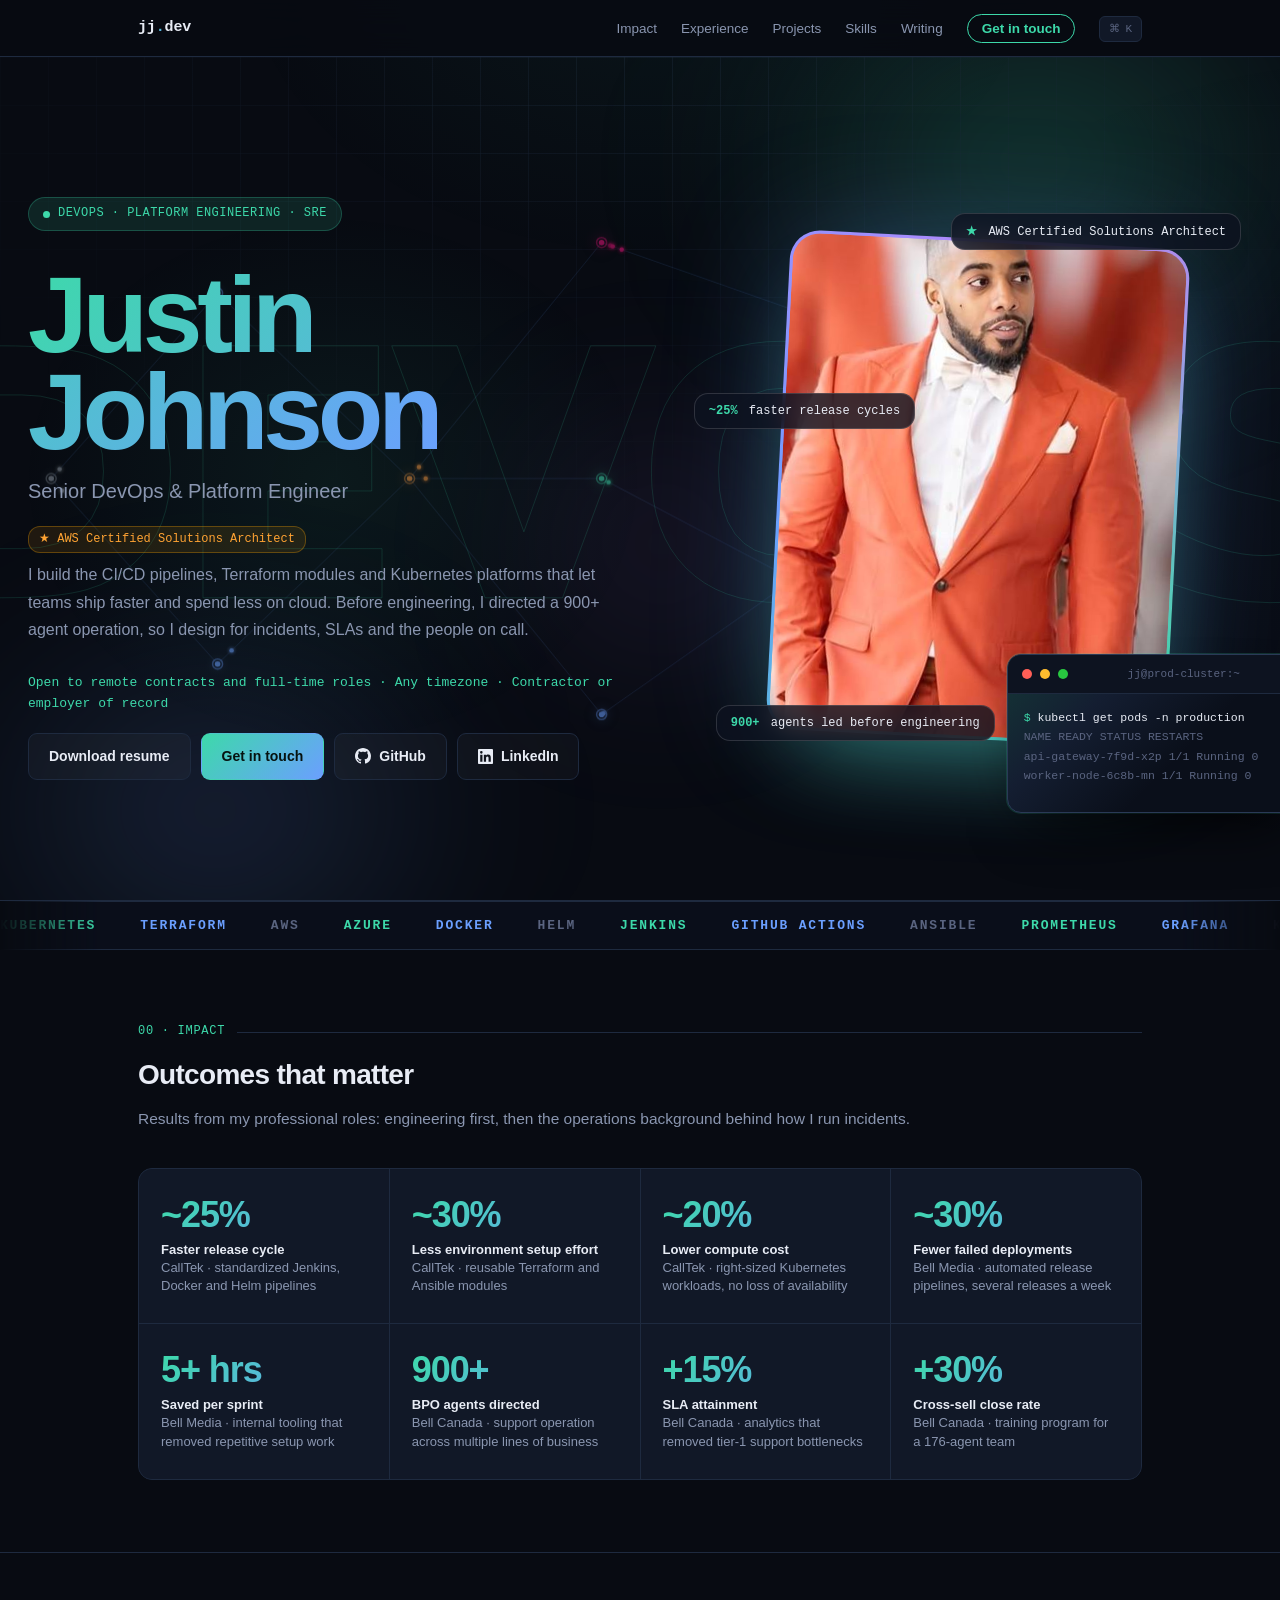
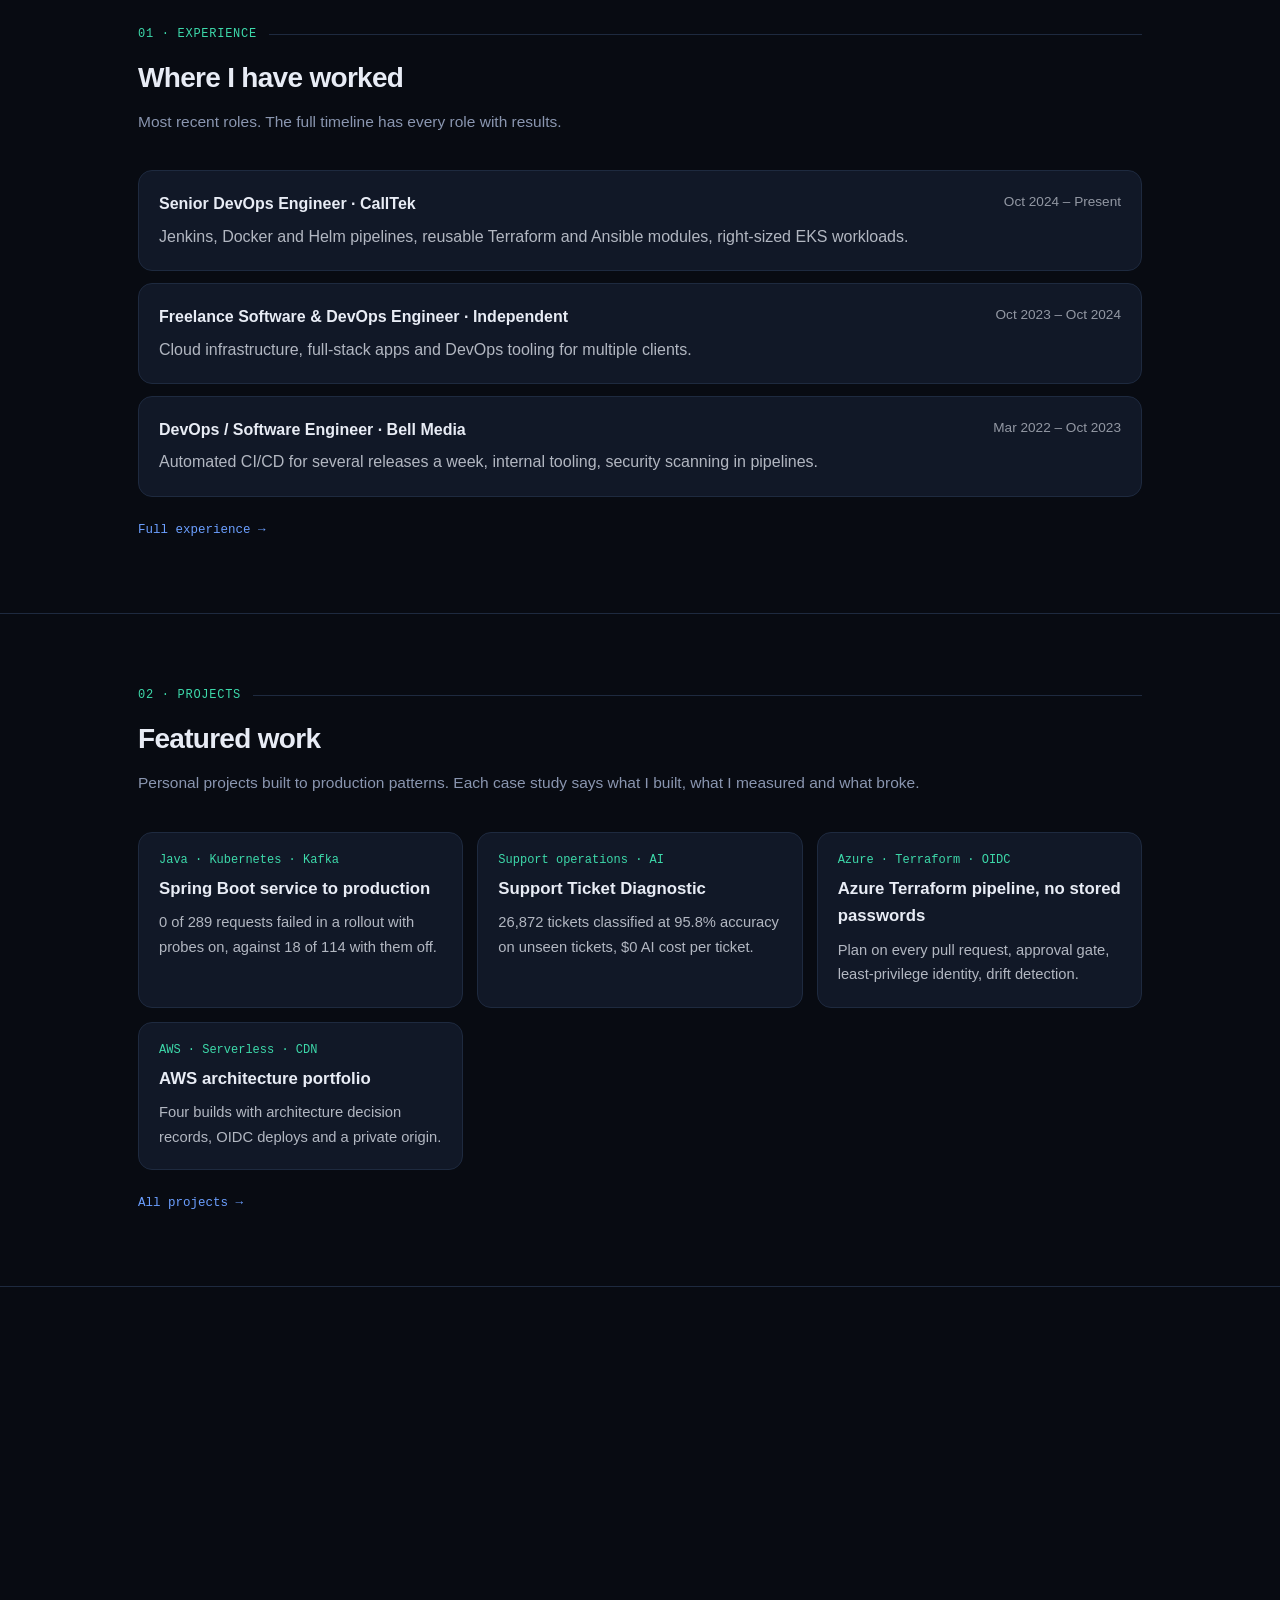
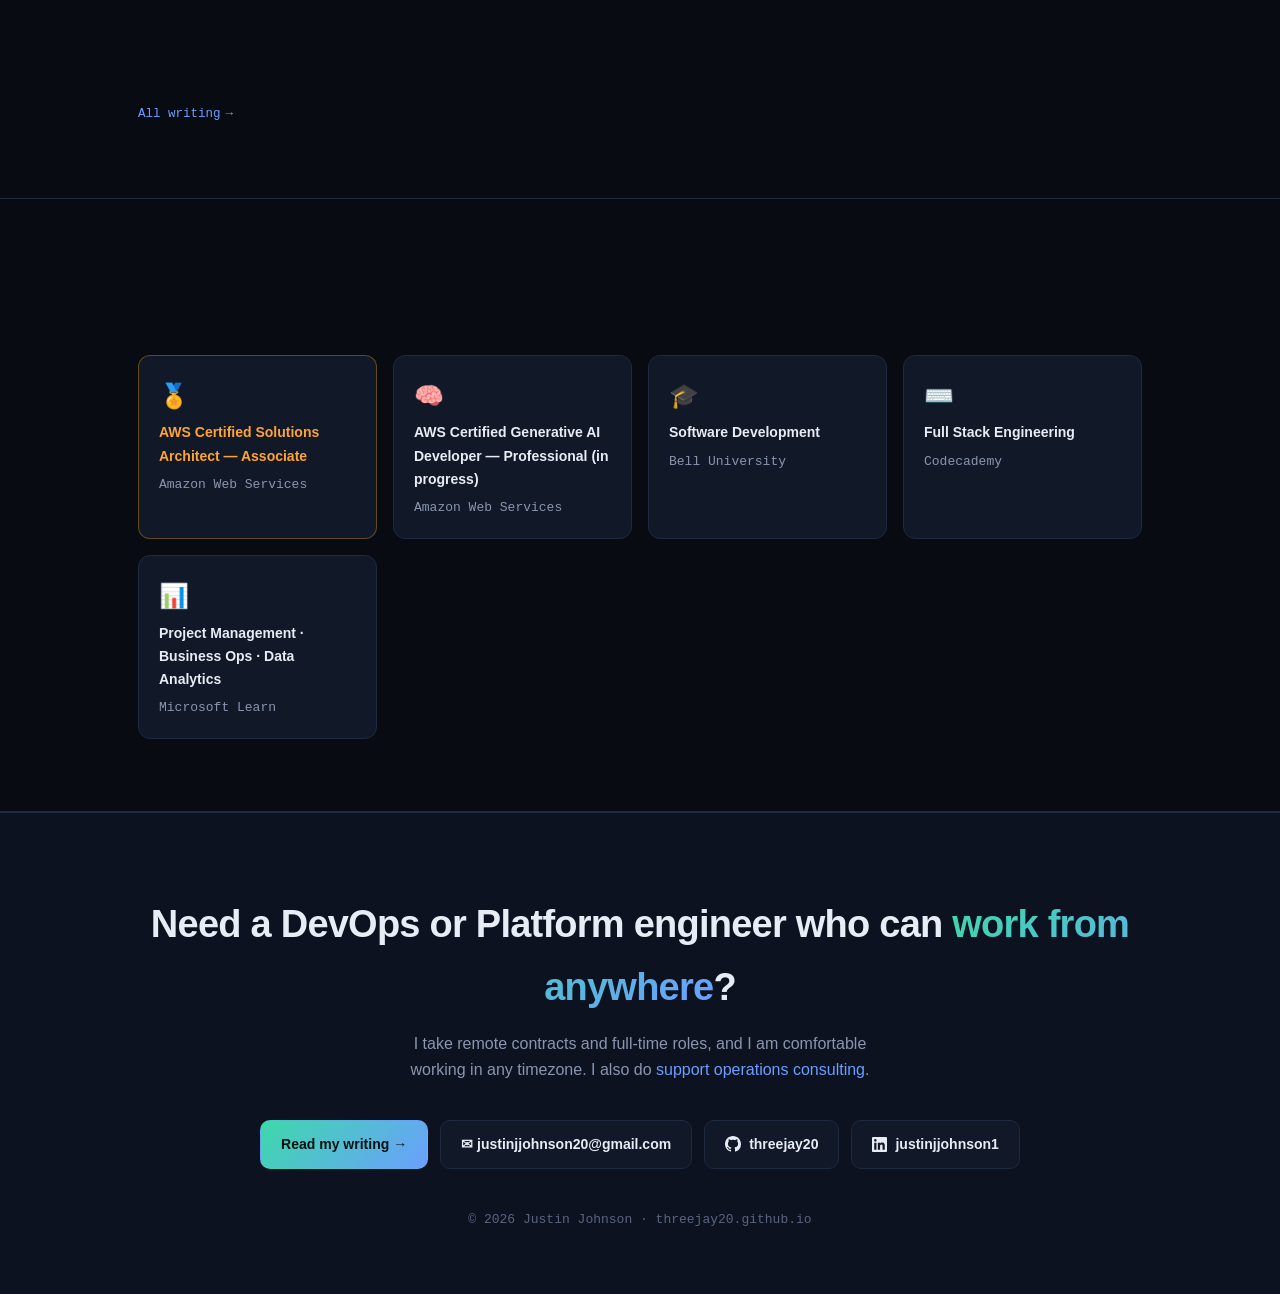
==== index.html @ ceb6c8c1 "Update index.html" ====
<!DOCTYPE html>
<html lang="en">
<head>
<meta charset="UTF-8">
<meta name="viewport" content="width=device-width, initial-scale=1.0">
<title>Justin Johnson · Senior DevOps &amp; Platform Engineer · AWS Certified · Remote</title>
<meta name="description" content="Senior DevOps &amp; Platform Engineer and AWS Certified Solutions Architect. CI/CD, Terraform and Kubernetes platforms that ship faster and cost less. Open to remote contracts and full-time roles.">
<meta name="keywords" content="DevOps engineer, platform engineer, SRE, AWS, Terraform, Kubernetes, CI/CD, GitHub Actions, remote contractor, support operations">
<meta name="author" content="Justin Johnson">
<meta property="og:type" content="website">
<meta property="og:url" content="https://threejay20.github.io">
<meta property="og:title" content="Justin Johnson · Senior DevOps &amp; Platform Engineer · AWS Certified · Remote">
<meta property="og:description" content="Senior DevOps &amp; Platform Engineer and AWS Certified Solutions Architect. CI/CD, Terraform and Kubernetes platforms that ship faster and cost less. Open to remote contracts and full-time roles.">
<meta property="og:image" content="https://threejay20.github.io/og-image.png">
<meta property="og:image:width" content="1200">
<meta property="og:image:height" content="630">
<meta name="twitter:image" content="https://threejay20.github.io/og-image.png">
<meta name="twitter:card" content="summary_large_image">
<meta name="twitter:title" content="Justin Johnson · Senior DevOps &amp; Platform Engineer · AWS Certified · Remote">
<meta name="twitter:description" content="Senior DevOps &amp; Platform Engineer and AWS Certified Solutions Architect. CI/CD, Terraform and Kubernetes platforms that ship faster and cost less. Open to remote contracts and full-time roles.">
<meta name="theme-color" content="#080b12">
<link rel="manifest" href="data:application/json,{%22name%22:%22jj.dev%22,%22short_name%22:%22jj.dev%22,%22start_url%22:%22/%22,%22display%22:%22standalone%22,%22background_color%22:%22%23080b12%22,%22theme_color%22:%22%23080b12%22}">
<style>
:root {
  --bg: #080b12;
  --bg-alt: #0d1220;
  --card: #111827;
  --card-hover: #161f30;
  --border: #1e2a3f;
  --border-bright: #2a3a57;
  --text: #e8ecf5;
  --text-dim: #8a96b0;
  --text-muted: #5a6480;
  --accent: #3dd9aa;
  --accent-dim: rgba(61,217,170,0.12);
  --accent2: #6b9fff;
  --accent2-dim: rgba(107,159,255,0.12);
  --accent3: #c084fc;
  --accent3-dim: rgba(192,132,252,0.10);
  --grad: linear-gradient(135deg, #3dd9aa, #6b9fff);
  --grad-rev: linear-gradient(135deg, #6b9fff, #c084fc);
  --mono: 'SFMono-Regular', Consolas, 'Liberation Mono', Menlo, monospace;
  --scroll-pct: 0%;
  --cx: -400px; --cy: -400px;
}
*, *::before, *::after { box-sizing: border-box; margin: 0; padding: 0; }
html { scroll-behavior: smooth; overflow-x: clip; }
body {
  background: var(--bg);
  color: var(--text);
  font-family: -apple-system, BlinkMacSystemFont, 'Segoe UI', Roboto, Helvetica, Arial, sans-serif;
  line-height: 1.65;
  overflow-x: hidden;
}
a { color: var(--accent2); text-decoration: none; }
a:hover { text-decoration: underline; }
.wrap { max-width: 1060px; margin: 0 auto; padding: 0 28px; }

/* ── LOADING ── */
#loader {
  position: fixed; inset: 0; z-index: 9999;
  background: var(--bg);
  display: flex; flex-direction: column; align-items: center; justify-content: center;
  transition: opacity 0.5s ease;
}
.loader-brand {
  font-family: var(--mono); font-size: 28px; font-weight: 700;
  background: var(--grad); -webkit-background-clip: text; -webkit-text-fill-color: transparent;
  letter-spacing: -0.02em; margin-bottom: 24px;
}
.loader-bar {
  width: 200px; height: 2px;
  background: var(--border); border-radius: 2px; overflow: hidden;
}
.loader-fill {
  height: 100%; background: var(--grad);
  animation: load-fill 0.8s ease forwards;
}
@keyframes load-fill {
  from { width: 0%; }
  to   { width: 100%; }
}

/* ── SCROLL PROGRESS ── */
.scroll-progress {
  position: fixed; top: 0; left: 0; height: 2px; z-index: 300;
  background: var(--grad);
  width: var(--scroll-pct);
  pointer-events: none;
}

/* ── CURSOR GLOW ── */
.cursor-glow {
  position: fixed; pointer-events: none; z-index: 1;
  width: 500px; height: 500px; border-radius: 50%;
  background: radial-gradient(circle, rgba(61,217,170,0.035) 0%, transparent 70%);
  left: var(--cx); top: var(--cy);
  transform: translate(-50%, -50%);
  will-change: left, top;
  transition: left 0.15s ease, top 0.15s ease;
}

/* ── AURORA ── */
.aurora-wrap {
  position: absolute; inset: 0; pointer-events: none; overflow: hidden; z-index: 0;
}
.aurora-orb {
  position: absolute; border-radius: 50%;
  filter: blur(90px);
  will-change: transform;
}
.orb1 {
  width: 650px; height: 450px;
  background: radial-gradient(ellipse, rgba(61,217,170,0.28) 0%, transparent 70%);
  top: -120px; right: -80px;
  animation: orb-drift1 10s ease-in-out infinite alternate;
}
.orb2 {
  width: 550px; height: 380px;
  background: radial-gradient(ellipse, rgba(107,159,255,0.22) 0%, transparent 70%);
  bottom: -100px; left: -60px;
  animation: orb-drift2 13s ease-in-out infinite alternate;
}
.orb3 {
  width: 300px; height: 300px;
  background: radial-gradient(ellipse, rgba(192,132,252,0.18) 0%, transparent 70%);
  top: 40%; left: 40%;
  animation: orb-drift3 9s ease-in-out infinite alternate;
}
@keyframes orb-drift1 {
  0%   { transform: translate(0, 0) scale(1); }
  100% { transform: translate(50px, 30px) scale(1.12); }
}
@keyframes orb-drift2 {
  0%   { transform: translate(0, 0) scale(1); }
  100% { transform: translate(-40px, -25px) scale(1.08); }
}
@keyframes orb-drift3 {
  0%   { transform: translate(0, 0) scale(1); }
  100% { transform: translate(30px, -20px) scale(1.15); }
}

/* ── HERO SPOTLIGHT ── */
.hero-spotlight {
  position: absolute; pointer-events: none; z-index: 1;
  width: 680px; height: 580px; border-radius: 50%;
  background: radial-gradient(ellipse, rgba(61,217,170,0.07) 0%, transparent 65%);
  top: 50%; left: 26%;
  transform: translate(-50%, -50%);
  animation: orb-drift3 11s ease-in-out infinite alternate;
}

/* ── HERO GRID ── */
.hero-grid {
  position: absolute; inset: 0; pointer-events: none; z-index: 0;
  background-image:
    linear-gradient(rgba(30,42,63,0.35) 1px, transparent 1px),
    linear-gradient(90deg, rgba(30,42,63,0.35) 1px, transparent 1px);
  background-size: 48px 48px;
  mask-image: radial-gradient(ellipse 90% 80% at 50% 0%, black 0%, transparent 70%);
}

/* ── SCROLL REVEAL ── */
.reveal {
  opacity: 0;
  transform: translateY(28px);
  transition: opacity 0.7s cubic-bezier(0.16,1,0.3,1), transform 0.7s cubic-bezier(0.16,1,0.3,1);
}
.reveal.visible { opacity: 1; transform: none; }
.reveal-d1 { transition-delay: 0.08s; }
.reveal-d2 { transition-delay: 0.16s; }
.reveal-d3 { transition-delay: 0.24s; }
.reveal-d4 { transition-delay: 0.32s; }

/* ── NAV ── */
nav {
  position: sticky; top: 0; z-index: 200;
  background: rgba(8,11,18,0.85);
  backdrop-filter: blur(16px);
  border-bottom: 1px solid var(--border);
}
nav .wrap { display: flex; align-items: center; justify-content: space-between; padding: 14px 28px; }
.brand { font-family: var(--mono); font-size: 15px; font-weight: 700; letter-spacing: -0.01em; cursor: pointer; }
.brand .g { background: var(--grad); -webkit-background-clip: text; -webkit-text-fill-color: transparent; }
nav ul { display: flex; gap: 24px; list-style: none; align-items: center; }
nav a { color: var(--text-dim); font-size: 13.5px; font-weight: 500; transition: color .15s; }
nav a:hover { color: var(--accent); text-decoration: none; }
.nav-cmd {
  display: inline-flex; align-items: center; gap: 5px;
  font-family: var(--mono); font-size: 11px; color: var(--text-muted);
  background: var(--card); border: 1px solid var(--border);
  padding: 3px 9px; border-radius: 6px; cursor: pointer;
  transition: border-color .15s, color .15s;
}
.nav-cmd:hover { border-color: var(--accent); color: var(--accent); }
.nav-cmd kbd { font-family: var(--mono); font-size: 11px; }

/* ── HERO ── */
header.hero {
  position: relative;
  padding: 120px 0 100px;
  border-bottom: 1px solid var(--border);
  overflow: hidden;
}
.hero-inner {
  display: grid;
  grid-template-columns: 1fr 1fr;
  gap: 40px;
  align-items: center;
  position: relative; z-index: 2;
}
.status-badge {
  display: inline-flex; align-items: center; gap: 8px;
  font-family: var(--mono); font-size: 12px; color: var(--accent);
  background: var(--accent-dim); border: 1px solid rgba(61,217,170,0.25);
  padding: 6px 14px; border-radius: 20px; margin-bottom: 22px;
  letter-spacing: .04em;
}
.status-dot {
  width: 7px; height: 7px; border-radius: 50%; background: var(--accent);
  animation: pulse 2s ease-in-out infinite;
}
@keyframes pulse {
  0%, 100% { opacity: 1; transform: scale(1); box-shadow: 0 0 0 0 rgba(61,217,170,0.4); }
  50% { opacity: .6; transform: scale(.8); box-shadow: 0 0 0 5px rgba(61,217,170,0); }
}
h1 {
  font-size: 88px; font-weight: 800; letter-spacing: -0.04em; line-height: 1.0;
  margin-bottom: 14px;
}
h1 .name-grad { background: var(--grad); -webkit-background-clip: text; -webkit-text-fill-color: transparent; }
.role-line {
  font-size: 18px; color: var(--text-dim); margin-bottom: 8px;
  display: flex; align-items: center; gap: 10px; flex-wrap: wrap;
}
.cert-badge {
  display: inline-flex; align-items: center; gap: 5px;
  font-size: 12px; font-family: var(--mono);
  background: rgba(255,165,0,0.1); border: 1px solid rgba(255,165,0,0.3);
  color: #ffa333; padding: 3px 10px; border-radius: 12px;
}
.lede { max-width: 600px; color: var(--text-dim); font-size: 16px; margin-bottom: 28px; line-height: 1.72; }

.hero-stats { display: flex; gap: 28px; flex-wrap: wrap; margin-bottom: 32px; }
.stat { display: flex; flex-direction: column; }
.stat-num {
  font-size: 26px; font-weight: 800; letter-spacing: -0.02em;
  background: var(--grad); -webkit-background-clip: text; -webkit-text-fill-color: transparent;
  line-height: 1.1;
}
.stat-label { font-size: 11.5px; color: var(--text-muted); font-family: var(--mono); margin-top: 2px; }

.cta-row { display: flex; gap: 10px; flex-wrap: wrap; }
.btn {
  display: inline-flex; align-items: center; gap: 8px;
  font-size: 14px; font-weight: 600; padding: 11px 20px;
  border-radius: 9px; border: 1px solid var(--border); transition: all .18s ease;
  cursor: pointer;
}
.btn-primary {
  background: var(--grad); color: #06120f; border-color: transparent;
}
.btn-primary:hover { opacity: .88; transform: translateY(-1px); text-decoration: none; }
.btn-ghost { color: var(--text); background: rgba(255,255,255,0.03); }
.btn-ghost:hover { border-color: var(--accent2); color: var(--accent2); background: var(--accent2-dim); text-decoration: none; transform: translateY(-1px); }

/* ── TERMINAL ── */
.terminal-wrap {
  background: #0a0f1a;
  border: 1px solid var(--border-bright);
  border-radius: 14px;
  overflow: hidden;
  box-shadow: 0 24px 80px rgba(0,0,0,0.6), 0 0 0 1px rgba(61,217,170,0.20);
  position: relative;
}
.terminal-wrap::before {
  content: '';
  position: absolute; inset: -1px;
  border-radius: 15px;
  background: linear-gradient(135deg, rgba(61,217,170,0.2), rgba(107,159,255,0.1), transparent 60%);
  pointer-events: none; z-index: 0;
}
.terminal-bar {
  display: flex; align-items: center; gap: 8px;
  padding: 10px 14px; background: #0d1320; border-bottom: 1px solid var(--border);
  position: relative; z-index: 1;
}
.t-dot { width: 10px; height: 10px; border-radius: 50%; }
.t-dot.red    { background: #ff5f57; }
.t-dot.yellow { background: #ffbd2e; }
.t-dot.green  { background: #28c840; }
.t-title { font-family: var(--mono); font-size: 11px; color: var(--text-muted); margin-left: auto; margin-right: auto; }
.terminal-body {
  padding: 14px 16px; min-height: 340px; position: relative; z-index: 1;
  font-family: var(--mono); font-size: 12.5px; line-height: 1.7;
}
.t-line { display: block; }
.t-prompt { color: var(--accent); }
.t-cmd { color: var(--text); }
.t-out { color: var(--text-muted); }
.t-success { color: var(--accent); }
.t-info { color: var(--accent2); }
.t-cursor {
  display: inline-block; width: 8px; height: 14px;
  background: var(--accent); vertical-align: middle;
  animation: blink 1s step-end infinite;
}
@keyframes blink { 0%, 100% { opacity: 1; } 50% { opacity: 0; } }

/* ── SECTION COMMON ── */
section { padding: 72px 0; border-bottom: 1px solid var(--border); }
.section-label {
  display: flex; align-items: center; gap: 12px; margin-bottom: 10px;
}
.section-num { font-family: var(--mono); font-size: 12px; color: var(--accent); letter-spacing: .06em; }
.section-line { flex: 1; height: 1px; background: var(--border); }
h2 { font-size: 28px; font-weight: 800; letter-spacing: -0.025em; margin-bottom: 8px; }
.section-subtitle { color: var(--text-dim); font-size: 15.5px; margin-bottom: 36px; }

/* ── IMPACT ── */
.impact-strip {
  display: grid;
  grid-template-columns: repeat(auto-fit, minmax(210px, 1fr));
  gap: 1px; background: var(--border);
  border: 1px solid var(--border); border-radius: 14px; overflow: hidden;
}
.impact-cell {
  background: var(--card); padding: 28px 22px;
  transition: background .2s;
}
.impact-cell:hover { background: var(--card-hover); }
.impact-num {
  font-size: 36px; font-weight: 800; letter-spacing: -0.03em; line-height: 1;
  background: var(--grad); -webkit-background-clip: text; -webkit-text-fill-color: transparent;
  margin-bottom: 8px;
}
.impact-label { font-size: 13px; color: var(--text-dim); line-height: 1.4; }
.impact-label strong { color: var(--text); display: block; }

/* ── PROJECTS ── */
.filter-tabs {
  display: flex; gap: 8px; margin-bottom: 28px; flex-wrap: wrap;
}
.filter-tab {
  font-family: var(--mono); font-size: 12px; font-weight: 600;
  padding: 6px 16px; border-radius: 20px; border: 1px solid var(--border);
  color: var(--text-dim); background: transparent; cursor: pointer;
  transition: all .15s;
}
.filter-tab:hover { border-color: var(--accent); color: var(--accent); }
.filter-tab.active {
  background: var(--accent-dim); border-color: rgba(61,217,170,0.4); color: var(--accent);
}

.project {
  position: relative;
  background: var(--card); border: 1px solid var(--border); border-radius: 16px;
  padding: 30px; margin-bottom: 24px; overflow: hidden;
  transition: border-color .25s, background .25s, transform .25s, box-shadow .25s;
}
.project::after {
  content: '';
  position: absolute; inset: 0; border-radius: 16px;
  background: var(--grad);
  opacity: 0;
  transition: opacity .25s;
  pointer-events: none;
  padding: 1px;
  -webkit-mask: linear-gradient(#fff 0 0) content-box, linear-gradient(#fff 0 0);
  -webkit-mask-composite: xor;
  mask-composite: exclude;
}
.project:hover {
  border-color: transparent;
  background: var(--card-hover);
  transform: translateY(-3px);
  box-shadow: 0 20px 60px rgba(0,0,0,0.3);
}
.project:hover::after { opacity: 1; }

.project-top { display: flex; justify-content: space-between; align-items: flex-start; gap: 16px; flex-wrap: wrap; margin-bottom: 6px; }
.project h3 { font-size: 20px; font-weight: 700; }
.proj-badges { display: flex; gap: 8px; flex-wrap: wrap; }
.proj-badge {
  display: inline-flex; align-items: center; gap: 5px;
  font-family: var(--mono); font-size: 11px;
  padding: 4px 10px; border-radius: 10px; white-space: nowrap;
}
.badge-star { background: rgba(255,215,0,0.1); border: 1px solid rgba(255,215,0,0.25); color: #ffd700; }
.badge-ai { background: var(--accent3-dim); border: 1px solid rgba(192,132,252,0.3); color: var(--accent3); }
.proj-type { font-family: var(--mono); font-size: 12px; color: var(--accent); margin-bottom: 12px; }
.project p.desc { color: var(--text-dim); font-size: 15px; margin-bottom: 18px; line-height: 1.65; }

.modules { display: flex; flex-wrap: wrap; gap: 8px; margin-bottom: 20px; }
.module {
  font-size: 12px; font-family: var(--mono);
  padding: 4px 11px; border-radius: 8px; border: 1px solid var(--border-bright);
  color: var(--text-dim); background: var(--bg-alt);
}
.module.green { border-color: rgba(61,217,170,0.3); color: var(--accent); background: var(--accent-dim); }
.module.blue  { border-color: rgba(107,159,255,0.3); color: var(--accent2); background: var(--accent2-dim); }
.module.purple{ border-color: rgba(192,132,252,0.3); color: var(--accent3); background: var(--accent3-dim); }
.module.orange{ border-color: rgba(251,146,60,0.3); color: #fb923c; background: rgba(251,146,60,0.08); }

.project-list { list-style: none; margin-bottom: 20px; display: grid; grid-template-columns: 1fr 1fr; gap: 8px; }
.project-list li {
  font-size: 13.5px; color: var(--text-dim); padding-left: 16px;
  position: relative; line-height: 1.5;
}
.project-list li::before { content: "→"; position: absolute; left: 0; color: var(--accent); font-size: 11px; top: 3px; }

.project-footer {
  display: flex; justify-content: space-between; align-items: center;
  flex-wrap: wrap; gap: 12px; padding-top: 18px; border-top: 1px solid var(--border);
}
.stack-chips { display: flex; flex-wrap: wrap; gap: 4px; }
.s-chip {
  font-family: var(--mono); font-size: 10px; color: var(--text-muted);
  border: 1px solid var(--border); padding: 2px 6px; border-radius: 4px;
  background: var(--bg-alt);
}
.link-out {
  font-family: var(--mono); font-size: 12.5px; color: var(--accent2);
  display: inline-flex; align-items: center; gap: 5px;
  transition: gap .15s, color .15s;
}
.link-out:hover { gap: 9px; color: var(--accent); text-decoration: none; }

/* ── INFRASTRUCTURE LAB ── */
#infra-lab { background: var(--bg); }
.infra-grid { display: grid; grid-template-columns: repeat(auto-fit, minmax(250px, 1fr)); gap: 18px; }
.infra-card {
  background: var(--card); border: 1px solid var(--border); border-radius: 14px;
  padding: 22px; transition: border-color .2s, background .2s;
}
.infra-card:hover { border-color: var(--border-bright); background: var(--card-hover); }
.infra-card-head {
  display: flex; justify-content: space-between; align-items: center; margin-bottom: 16px;
}
.infra-label { font-family: var(--mono); font-size: 11.5px; color: var(--text-muted); text-transform: uppercase; letter-spacing: .06em; }
.infra-status {
  display: flex; align-items: center; gap: 6px;
  font-family: var(--mono); font-size: 11px; color: var(--accent);
}
.infra-dot { width: 6px; height: 6px; border-radius: 50%; background: var(--accent); animation: pulse 2s ease-in-out infinite; }
.infra-value {
  font-size: 32px; font-weight: 800; letter-spacing: -0.03em;
  background: var(--grad); -webkit-background-clip: text; -webkit-text-fill-color: transparent;
  margin-bottom: 10px; line-height: 1;
}
.infra-bar { height: 4px; background: var(--border); border-radius: 2px; overflow: hidden; margin-bottom: 10px; }
.infra-fill { height: 100%; border-radius: 2px; background: var(--grad); transition: width 1.2s ease; }
.infra-fill.warning { background: linear-gradient(135deg, #fbbf24, #f59e0b); }
.infra-sub { font-size: 12px; color: var(--text-muted); font-family: var(--mono); }

.pipeline-list { display: flex; flex-direction: column; gap: 10px; }
.pipeline-item { display: flex; align-items: center; gap: 10px; }
.pipeline-name { font-family: var(--mono); font-size: 12px; color: var(--text-dim); flex: 1; }
.pipeline-tag {
  font-family: var(--mono); font-size: 10.5px; padding: 2px 8px; border-radius: 8px;
  white-space: nowrap;
}
.tag-pass { background: rgba(61,217,170,0.15); color: var(--accent); border: 1px solid rgba(61,217,170,0.3); }
.tag-run  { background: rgba(251,191,36,0.12); color: #fbbf24; border: 1px solid rgba(251,191,36,0.3); }
.tag-fail { background: rgba(239,68,68,0.12); color: #f87171; border: 1px solid rgba(239,68,68,0.25); }

/* ── CLOUD ARCH EXPLORER ── */
#cloud-arch { background: var(--bg-alt); }
.arch-container {
  background: var(--card); border: 1px solid var(--border); border-radius: 16px;
  padding: 24px; overflow: hidden;
}
.arch-tabs { display: flex; gap: 8px; margin-bottom: 20px; flex-wrap: wrap; }
.arch-tab {
  font-family: var(--mono); font-size: 11.5px;
  padding: 5px 14px; border-radius: 8px; border: 1px solid var(--border);
  color: var(--text-dim); background: transparent; cursor: pointer; transition: all .15s;
}
.arch-tab.active { background: var(--accent-dim); border-color: rgba(61,217,170,0.4); color: var(--accent); }
.arch-svg-wrap { position: relative; }
#arch-svg { width: 100%; display: block; }
.arch-tooltip {
  position: absolute; background: var(--card-hover); border: 1px solid var(--border-bright);
  border-radius: 10px; padding: 12px 16px; font-size: 13px; color: var(--text);
  pointer-events: none; opacity: 0; transition: opacity .2s;
  max-width: 220px; z-index: 10; box-shadow: 0 8px 32px rgba(0,0,0,0.4);
  font-family: var(--mono);
}
.arch-tooltip strong { color: var(--accent); display: block; margin-bottom: 4px; font-size: 12px; }

/* ── EXPERIENCE ── */
.timeline { position: relative; padding-left: 32px; }
.timeline::before {
  content: ""; position: absolute; left: 6px; top: 8px; bottom: 8px; width: 2px;
  background: linear-gradient(to bottom, var(--accent), var(--accent2), rgba(107,159,255,0.1));
  box-shadow: 0 0 12px rgba(61,217,170,0.3);
}
.job { position: relative; margin-bottom: 40px; }
.job-dot {
  position: absolute; left: -32px; top: 6px;
  width: 14px; height: 14px; border-radius: 50%;
  background: var(--bg); border: 2px solid var(--accent);
  box-shadow: 0 0 0 3px rgba(61,217,170,0.18), 0 0 14px rgba(61,217,170,0.3);
  transition: box-shadow .2s;
}
.job-dot.past { border-color: var(--accent2); box-shadow: 0 0 0 3px var(--accent2-dim), 0 0 10px rgba(107,159,255,0.2); }
.job-dot.dim  { border-color: var(--text-muted); box-shadow: 0 0 0 3px rgba(90,100,128,0.1); }
.job:hover .job-dot { box-shadow: 0 0 0 5px rgba(61,217,170,0.25), 0 0 20px rgba(61,217,170,0.4); }
.job-card {
  background: var(--card); border: 1px solid var(--border);
  border-radius: 12px; padding: 22px 24px;
  transition: border-color .2s, background .2s;
}
.job-card:hover { border-color: var(--border-bright); background: var(--card-hover); }
.job-head { display: flex; justify-content: space-between; flex-wrap: wrap; gap: 8px; margin-bottom: 14px; }
.job-title { font-size: 16px; font-weight: 700; }
.job-company { color: var(--accent2); font-weight: 600; }
.job-dates {
  font-family: var(--mono); font-size: 12px; color: var(--text-muted);
  background: var(--bg-alt); border: 1px solid var(--border);
  padding: 3px 10px; border-radius: 10px; white-space: nowrap; align-self: flex-start;
}
.job ul { padding-left: 0; list-style: none; display: flex; flex-direction: column; gap: 8px; }
.job ul li {
  color: var(--text-dim); font-size: 14px; padding-left: 18px;
  position: relative; display: flex; align-items: flex-start; flex-wrap: wrap; gap: 8px;
}
.job ul li::before { content: "·"; position: absolute; left: 4px; color: var(--accent); font-size: 16px; line-height: 1.4; }
.metric {
  display: inline-block; font-family: var(--mono); font-size: 11px; font-weight: 700;
  padding: 2px 8px; border-radius: 5px;
  background: rgba(61,217,170,0.12); border: 1px solid rgba(61,217,170,0.25); color: var(--accent);
}

/* ── SKILLS (floating pills) ── */
.skills-cloud {
  display: flex; flex-wrap: wrap; gap: 10px;
  justify-content: flex-start;
}
.skill-pill {
  display: inline-flex; align-items: center; gap: 7px;
  font-family: var(--mono); font-size: 12.5px;
  padding: 8px 16px; border-radius: 24px;
  border: 1px solid var(--border); background: var(--card); color: var(--text-dim);
  transition: all .18s ease;
  opacity: 0; transform: translateY(10px) scale(0.95);
  cursor: default;
}
.skill-pill.visible { opacity: 1; transform: translateY(0) scale(1); }
.skill-pill:hover {
  border-color: var(--accent); color: var(--text); background: var(--card-hover);
  transform: translateY(-2px) scale(1.03);
  box-shadow: 0 4px 16px rgba(61,217,170,0.15);
}
.skill-pill.cat-cloud:hover  { border-color: var(--accent); box-shadow: 0 4px 16px rgba(61,217,170,0.18); }
.skill-pill.cat-iac:hover    { border-color: var(--accent2); box-shadow: 0 4px 16px rgba(107,159,255,0.18); }
.skill-pill.cat-obs:hover    { border-color: var(--accent3); box-shadow: 0 4px 16px rgba(192,132,252,0.18); }
.skill-pill.cat-sec:hover    { border-color: #fb923c; box-shadow: 0 4px 16px rgba(251,146,60,0.15); }
.skill-pill.cat-lang:hover   { border-color: #fbbf24; box-shadow: 0 4px 16px rgba(251,191,36,0.15); }
.pill-dot { width: 7px; height: 7px; border-radius: 50%; flex-shrink: 0; }
.pd-green  { background: var(--accent); }
.pd-blue   { background: var(--accent2); }
.pd-purple { background: var(--accent3); }
.pd-orange { background: #fb923c; }
.pd-yellow { background: #fbbf24; }
.pd-teal   { background: #2dd4bf; }
.pd-pink   { background: #f472b6; }
.skill-pill.cat-ops:hover    { border-color: #2dd4bf; box-shadow: 0 4px 16px rgba(45,212,191,0.18); }
.skill-pill.cat-ai:hover     { border-color: #f472b6; box-shadow: 0 4px 16px rgba(244,114,182,0.15); }
.nav-work { color: var(--accent) !important; font-weight: 600; }
.label-tag { display: inline-block; font-family: var(--mono); font-size: 11px; letter-spacing: .04em; text-transform: uppercase; padding: 3px 9px; border-radius: 999px; border: 1px solid var(--border-bright); color: var(--text-dim); margin-bottom: 10px; }
.label-tag.pro { border-color: rgba(61,217,170,0.4); color: var(--accent); }
.why-line { margin-top: 12px; padding: 12px 14px; border-left: 2px solid var(--accent); background: var(--accent-dim); border-radius: 0 8px 8px 0; font-size: 14px; color: var(--text); }
.why-line strong { color: var(--accent); }
.case-grid { display: grid; grid-template-columns: repeat(auto-fit, minmax(260px, 1fr)); gap: 18px; margin-top: 18px; }
.case-block h4 { font-size: 13px; font-family: var(--mono); color: var(--text-muted); text-transform: uppercase; letter-spacing: .06em; margin-bottom: 6px; }
.case-block p, .case-block li { font-size: 14.5px; color: var(--text-dim); }
.case-block ul { padding-left: 18px; }

.skills-legend { display: flex; flex-wrap: wrap; gap: 12px; margin-top: 20px; }
.legend-item {
  display: flex; align-items: center; gap: 6px;
  font-family: var(--mono); font-size: 11px; color: var(--text-muted);
}

/* ── EDUCATION / CERTS ── */
.edu-grid { display: grid; grid-template-columns: repeat(auto-fit, minmax(220px, 1fr)); gap: 16px; }
.edu-card {
  border: 1px solid var(--border); background: var(--card); border-radius: 12px;
  padding: 20px; display: flex; flex-direction: column; gap: 6px;
  transition: border-color .2s, transform .2s;
}
.edu-card:hover { border-color: var(--border-bright); transform: translateY(-2px); }
.edu-icon { font-size: 24px; }
.edu-name { font-weight: 700; font-size: 14px; }
.edu-org { color: var(--text-dim); font-size: 13px; font-family: var(--mono); }
.edu-highlight { border-color: rgba(255,165,0,0.35); }
.edu-highlight .edu-name { color: #ffa333; }
.edu-highlight:hover { border-color: rgba(255,165,0,0.6); box-shadow: 0 4px 20px rgba(255,165,0,0.1); }

/* ── CONTACT / FOOTER ── */
footer {
  padding: 80px 0 64px; text-align: center; background: var(--bg-alt);
  border-top: 1px solid var(--border);
}
.foot-cta { font-size: 38px; font-weight: 800; letter-spacing: -0.02em; margin-bottom: 12px; }
.foot-cta .g { background: var(--grad); -webkit-background-clip: text; -webkit-text-fill-color: transparent; }
.foot-sub { color: var(--text-dim); font-size: 16px; margin-bottom: 36px; max-width: 480px; margin-left: auto; margin-right: auto; }
.foot-links { display: flex; justify-content: center; gap: 12px; flex-wrap: wrap; margin-bottom: 40px; }
.foot-link {
  display: inline-flex; align-items: center; gap: 8px; font-size: 14px; font-weight: 600;
  padding: 12px 20px; border-radius: 10px; border: 1px solid var(--border);
  color: var(--text); background: var(--card); transition: all .18s;
}
.foot-link:hover { border-color: var(--accent); color: var(--accent); background: var(--accent-dim); text-decoration: none; transform: translateY(-2px); }
.foot-link.primary { background: var(--grad); color: #06120f; border-color: transparent; }
.foot-link.primary:hover { opacity: .88; color: #06120f; background: var(--grad); }
.foot-meta { color: var(--text-muted); font-size: 13px; font-family: var(--mono); }
.foot-meta span { color: var(--text-dim); }

/* ── COMMAND PALETTE ── */
.cmd-backdrop {
  position: fixed; inset: 0; z-index: 1000;
  background: rgba(8,11,18,0.75); backdrop-filter: blur(8px);
  display: none; align-items: flex-start; justify-content: center;
  padding-top: 80px;
}
.cmd-backdrop.open { display: flex; }
.cmd-box {
  background: var(--card); border: 1px solid var(--border-bright);
  border-radius: 16px; width: 100%; max-width: 540px;
  box-shadow: 0 40px 120px rgba(0,0,0,0.6);
  overflow: hidden;
  animation: cmd-in 0.18s ease;
}
@keyframes cmd-in {
  from { opacity: 0; transform: translateY(-12px) scale(0.97); }
  to   { opacity: 1; transform: translateY(0) scale(1); }
}
.cmd-input-wrap {
  display: flex; align-items: center; gap: 10px;
  padding: 14px 18px; border-bottom: 1px solid var(--border);
}
.cmd-icon { font-size: 16px; color: var(--text-muted); }
#cmd-input {
  flex: 1; background: transparent; border: none; outline: none;
  font-size: 16px; color: var(--text); font-family: inherit;
}
#cmd-input::placeholder { color: var(--text-muted); }
.cmd-list { padding: 8px; max-height: 320px; overflow-y: auto; }
.cmd-item {
  display: flex; align-items: center; gap: 12px;
  padding: 10px 12px; border-radius: 8px; cursor: pointer;
  transition: background .1s;
}
.cmd-item:hover, .cmd-item.selected { background: var(--card-hover); }
.cmd-item-icon { font-size: 16px; width: 20px; text-align: center; }
.cmd-item-text { flex: 1; font-size: 14px; color: var(--text); }
.cmd-item-hint { font-family: var(--mono); font-size: 11px; color: var(--text-muted); }
.cmd-footer {
  padding: 8px 16px; border-top: 1px solid var(--border);
  display: flex; gap: 16px; font-family: var(--mono); font-size: 11px; color: var(--text-muted);
}
.cmd-footer kbd {
  background: var(--bg); border: 1px solid var(--border); border-radius: 4px;
  padding: 1px 5px; margin-right: 4px;
}

/* ── HERO NETWORK CANVAS ── */
#hero-net {
  position: absolute; inset: 0; width: 100%; height: 100%;
  pointer-events: none; z-index: 0; opacity: 0.55;
}

/* ── SECTION LIGHTING ── */
section { overflow: hidden; }
#impact::before {
  content: ''; position: absolute; top: -60px; left: 50%; transform: translateX(-50%);
  width: 900px; height: 350px; pointer-events: none;
  background: radial-gradient(ellipse at top, rgba(61,217,170,0.055) 0%, transparent 65%);
}
#projects::before {
  content: ''; position: absolute; top: 0; right: -150px;
  width: 700px; height: 100%; pointer-events: none;
  background: radial-gradient(ellipse at right, rgba(107,159,255,0.04) 0%, transparent 65%);
}
#cloud-arch::before {
  content: ''; position: absolute; bottom: -60px; left: -100px;
  width: 700px; height: 500px; pointer-events: none;
  background: radial-gradient(ellipse at bottom left, rgba(192,132,252,0.05) 0%, transparent 65%);
}
#infra-lab::before {
  content: ''; position: absolute; top: 50%; left: 50%; transform: translate(-50%,-50%);
  width: 800px; height: 400px; pointer-events: none;
  background: radial-gradient(ellipse, rgba(61,217,170,0.04) 0%, transparent 65%);
}
#skills::before {
  content: ''; position: absolute; top: 0; left: -100px;
  width: 600px; height: 100%; pointer-events: none;
  background: radial-gradient(ellipse at left, rgba(107,159,255,0.035) 0%, transparent 65%);
}

/* ── PROJECT LANDING PAGE ── */
.project-banner {
  margin: -30px -30px 22px;
  height: 72px;
  position: relative; overflow: hidden;
  border-bottom: 1px solid var(--border);
  background: var(--bg);
}
.pb-bg {
  position: absolute; inset: 0;
  background: linear-gradient(135deg, rgba(13,18,32,0.95) 0%, rgba(8,11,18,1) 100%);
}
.pb-grid {
  position: absolute; inset: 0;
  background-image:
    linear-gradient(rgba(30,42,63,0.25) 1px, transparent 1px),
    linear-gradient(90deg, rgba(30,42,63,0.25) 1px, transparent 1px);
  background-size: 28px 28px;
}
.pb-glow {
  position: absolute; top: 50%; left: 50%; transform: translate(-50%,-50%);
  width: 400px; height: 200px; pointer-events: none;
  background: radial-gradient(ellipse, rgba(61,217,170,0.07) 0%, transparent 70%);
}
.pb-pipeline {
  position: absolute; inset: 0;
  display: flex; align-items: center; justify-content: center;
  gap: 0; padding: 0 24px; z-index: 1;
}
.pb-node { text-align: center; display: flex; flex-direction: column; align-items: center; gap: 5px; }
.pb-node-box {
  display: inline-flex; align-items: center; justify-content: center;
  padding: 3px 8px; border-radius: 5px;
  background: rgba(8,11,18,0.9); border: 1px solid var(--border-bright);
  font-family: var(--mono); font-size: 9.5px; color: var(--text-dim);
  white-space: nowrap; line-height: 1.3;
  transition: border-color 0.2s;
}
.pb-node-box.g  { border-color: rgba(61,217,170,0.45); color: var(--accent); }
.pb-node-box.b  { border-color: rgba(107,159,255,0.45); color: var(--accent2); }
.pb-node-box.o  { border-color: rgba(251,146,60,0.45); color: #fb923c; }
.pb-node-box.p  { border-color: rgba(192,132,252,0.45); color: var(--accent3); }
.pb-node-box.y  { border-color: rgba(251,191,36,0.45); color: #fbbf24; }
.pb-node-icon { font-size: 15px; line-height: 1; }
.pb-arrow {
  font-family: var(--mono); color: var(--border-bright);
  margin: 0 6px; font-size: 15px; flex-shrink: 0;
  padding-bottom: 2px;
}
/* animated packet travelling along banner */
@keyframes pb-travel {
  0%   { left: 3%;  opacity: 0; }
  6%   { opacity: 1; }
  93%  { opacity: 1; }
  100% { left: 95%; opacity: 0; }
}
.pb-packet {
  position: absolute; top: calc(50% - 3px);
  width: 6px; height: 6px; border-radius: 50%;
  background: var(--accent); box-shadow: 0 0 8px var(--accent), 0 0 16px var(--accent);
  animation: pb-travel 2.8s ease-in-out infinite;
  z-index: 2;
}
.pb-packet.p2 { animation-delay: 0.95s; background: var(--accent2); box-shadow: 0 0 8px var(--accent2), 0 0 16px var(--accent2); }
.pb-packet.p3 { animation-delay: 1.9s;  background: var(--accent3); box-shadow: 0 0 8px var(--accent3), 0 0 16px var(--accent3); }

/* ── PROJECT KPI STRIP ── */
.project-kpis {
  display: flex; gap: 0; margin-bottom: 20px;
  background: rgba(255,255,255,0.018);
  border: 1px solid var(--border); border-radius: 10px; overflow: hidden;
}
.project-kpi {
  flex: 1; padding: 11px 14px; text-align: center;
  border-right: 1px solid var(--border);
}
.project-kpi:last-child { border-right: none; }
.project-kpi-num {
  font-size: 17px; font-weight: 800; letter-spacing: -0.02em;
  background: var(--grad); -webkit-background-clip: text; -webkit-text-fill-color: transparent;
  line-height: 1.15;
}
.project-kpi-label {
  font-size: 10px; font-family: var(--mono); color: var(--text-muted); margin-top: 2px;
}

/* ── RESPONSIVE ── */
@media (max-width: 860px) {
  .hero-inner { grid-template-columns: 1fr; }
  .terminal-wrap { display: none; }
}
@media (max-width: 680px) {
  h1 { font-size: 38px; }
  header.hero { padding: 80px 0 60px; }
  nav ul { gap: 14px; }
  nav a { font-size: 12.5px; }
  .project-list { grid-template-columns: 1fr; }
  .hero-stats { gap: 18px; }
  .stat-num { font-size: 22px; }
  .impact-num { font-size: 30px; }
  .foot-cta { font-size: 28px; }
  .nav-cmd { display: none; }
}

.post-list{display:grid;grid-template-columns:repeat(3,minmax(0,1fr));gap:16px;margin:28px 0 20px}
.post-card{display:block;background:var(--card);border:1px solid var(--border);border-radius:14px;padding:18px 20px;text-decoration:none;color:inherit;transition:border-color .2s,transform .2s}
.post-card:hover{border-color:var(--accent);transform:translateY(-2px)}
.post-card h3{margin:8px 0 6px;font-size:18px;line-height:1.3;color:var(--text)}
.post-card p{margin:0;color:var(--text-dim);font-size:15px}
.post-tag{font-family:var(--mono);font-size:11px;letter-spacing:.06em;color:var(--accent);text-transform:uppercase}
@media(max-width:880px){.post-list{grid-template-columns:1fr}}

.hero-id{display:flex;align-items:center;gap:20px;flex-wrap:nowrap;margin-bottom:8px}.hero-id h1{font-size:clamp(2rem,3.6vw,3.2rem);line-height:1.05;margin:0 0 6px}.hero-id .cert-badge{margin-top:6px}
.hero-photo{width:112px;height:112px;border-radius:50%;object-fit:cover;object-position:50% 8%;border:2px solid var(--accent);box-shadow:0 0 0 6px rgba(61,217,170,.12);flex:none}
@media(max-width:600px){.hero-photo{width:84px;height:84px}}

/* polish: larger photo, compact terminal, collapsible project detail */
.hero-photo{width:150px;height:150px}
.hero-id{gap:24px}
.hero-id h1{font-size:clamp(2.1rem,3.6vw,3.2rem)}
.terminal-body{min-height:210px}
.proj-more{display:inline-flex;align-items:center;gap:6px;margin:14px 0 4px;padding:6px 12px;border:1px solid var(--border);border-radius:999px;background:transparent;color:var(--accent2);font:12px var(--mono);cursor:pointer}
.proj-more:hover{border-color:var(--accent2)}
.is-collapsed .modules,.is-collapsed .project-list{display:none!important}
@media(max-width:640px){.hero-photo{width:96px;height:96px}}
.nav-cta{padding:6px 14px;border:1px solid var(--accent);border-radius:999px;color:var(--accent)!important;font-weight:600}.nav-cta:hover{background:var(--accent);color:#06130e!important}
[hidden]{display:none!important}

/* hero v2 */
.hero{min-height:calc(100vh - 56px);display:flex;align-items:center;overflow:hidden;padding-top:70px;padding-bottom:70px}
.hero .wrap{position:relative;z-index:2;width:100%}
.hero-watermark{position:absolute;left:50%;top:50%;transform:translate(-50%,-50%);z-index:0;white-space:nowrap;font:900 clamp(9rem,27vw,26rem)/.8 'Inter Tight',system-ui,sans-serif;letter-spacing:-.05em;color:transparent;-webkit-text-stroke:1px rgba(61,217,170,.14);pointer-events:none;user-select:none}
.hero-inner{display:grid;grid-template-columns:1.15fr .85fr;gap:48px;align-items:center}
.hero-id{display:block;margin-bottom:6px}
.hero h1{font-size:clamp(3.4rem,8.4vw,7.2rem);line-height:.9;letter-spacing:-.05em;font-weight:900;margin:14px 0 14px}
.hero .role-line{font-size:1.25rem;display:flex;flex-wrap:wrap;gap:12px;align-items:center}
.hero-stage{position:relative;min-height:560px;display:flex;justify-content:center;align-items:center}
.stage-frame{position:relative;width:min(380px,78%);aspect-ratio:4/5;border-radius:30px;padding:3px;background:conic-gradient(from 140deg,var(--accent),var(--accent2),var(--accent3),var(--accent));transform:rotate(3deg);box-shadow:0 50px 90px -35px rgba(61,217,170,.45),0 0 130px -20px rgba(107,159,255,.4)}
.stage-frame img{width:100%;height:100%;object-fit:cover;object-position:50% 14%;border-radius:27px;display:block}
.chip-float{position:absolute;z-index:4;padding:10px 14px;border-radius:14px;background:rgba(13,18,32,.8);backdrop-filter:blur(12px);border:1px solid rgba(255,255,255,.14);font:12px var(--mono);color:var(--text);box-shadow:0 18px 40px -18px rgba(0,0,0,.9);animation:floaty 6s ease-in-out infinite}
.chip-float b{color:var(--accent);margin-right:4px}
.chip-float.c1{top:6%;right:-2%}
.chip-float.c2{top:40%;left:-4%;animation-delay:-2s}
.chip-float.c3{bottom:20%;right:-6%;animation-delay:-4s}
@keyframes floaty{0%,100%{transform:translateY(0)}50%{transform:translateY(-10px)}}
.hero-stage .terminal-wrap{position:absolute;z-index:5;left:-14%;bottom:-2%;width:min(330px,78%);box-shadow:0 30px 60px -25px rgba(0,0,0,.9),0 0 0 1px rgba(61,217,170,.18)}
.hero-stage .terminal-body{min-height:118px;font-size:11.5px}
.ticker{overflow:hidden;border-top:1px solid var(--border);border-bottom:1px solid var(--border);background:rgba(13,18,32,.6);padding:16px 0;-webkit-mask-image:linear-gradient(90deg,transparent,#000 8%,#000 92%,transparent);mask-image:linear-gradient(90deg,transparent,#000 8%,#000 92%,transparent)}
.ticker-track{display:flex;gap:44px;width:max-content;animation:tick 38s linear infinite}
.ticker-track span{font:600 13px var(--mono);letter-spacing:.14em;text-transform:uppercase;color:var(--text-muted);white-space:nowrap}
.ticker-track span:nth-child(3n+1){color:var(--accent)}.ticker-track span:nth-child(3n+2){color:var(--accent2)}
@keyframes tick{to{transform:translateX(-50%)}}
@media(max-width:900px){.hero{padding-top:40px}.hero-inner{grid-template-columns:1fr;gap:20px}.hero-stage{min-height:460px;margin-top:10px}.chip-float.c1{right:0}.chip-float.c2{left:0}.chip-float.c3{right:0}.hero-stage .terminal-wrap{left:0}.hero h1{font-size:clamp(3rem,15vw,5rem)}}

/* hero v2 tweaks */
.hero .wrap{max-width:1280px}
.hero-inner{grid-template-columns:1.05fr .95fr;gap:72px}
.hero-stage{min-height:600px}
.stage-frame{width:min(400px,80%)}
.chip-float.c1{top:4%;right:2%}
.chip-float.c2{top:34%;left:-2%}
.chip-float.c3{top:60%;right:-4%;bottom:auto}
.hero-stage .terminal-wrap{left:2%;bottom:-3%;width:min(320px,70%)}
@media(max-width:900px){.hero-stage .terminal-wrap{left:0;bottom:-6%}.chip-float.c3{top:auto;bottom:22%}}

/* hero v2 terminal position */
.hero-stage .terminal-wrap{left:auto;right:-10%;bottom:-4%;width:min(300px,64%)}
.chip-float.c3{top:auto;bottom:8%;right:auto;left:2%}
@media(max-width:900px){.hero-stage .terminal-wrap{right:0;left:auto}.chip-float.c3{left:0;bottom:12%}}
</style>
</head>
<body>

<!-- ── LOADING ── -->
<div id="loader">
  <div class="loader-brand">jj<span style="background:var(--grad);-webkit-background-clip:text;-webkit-text-fill-color:transparent">.</span>dev</div>
  <div class="loader-bar"><div class="loader-fill"></div></div>
</div>

<!-- ── SCROLL PROGRESS ── -->
<div class="scroll-progress"></div>

<!-- ── CURSOR GLOW ── -->
<div class="cursor-glow"></div>

<!-- ── NAV ── -->
<nav>
  <div class="wrap">
    <div class="brand" onclick="window.scrollTo({top:0,behavior:'smooth'})">jj<span class="g">.</span>dev</div>
    <ul>
      <li><a href="#impact">Impact</a></li>
      <li><a href="experience/">Experience</a></li>
      <li><a href="projects/">Projects</a></li>
      <li><a href="skills/">Skills</a></li>
      <li><a href="writing/">Writing</a></li>
      <li><a class="nav-cta" href="mailto:justinjjohnson20@gmail.com">Get in touch</a></li>
        <li>
        <span class="nav-cmd" id="cmd-trigger" title="Command Palette">
          <kbd>⌘</kbd><kbd>K</kbd>
        </span>
      </li>
    </ul>
  </div>
</nav>

<!-- ── HERO ── -->
<header class="hero">
  <div class="aurora-wrap">
    <div class="aurora-orb orb1"></div>
    <div class="aurora-orb orb2"></div>
    <div class="aurora-orb orb3"></div>
  </div>
  <div class="hero-grid"></div>
  <div class="hero-spotlight" aria-hidden="true"></div>
  <canvas id="hero-net" aria-hidden="true"></canvas>
  <div class="hero-watermark" aria-hidden="true">DEVOPS</div>
  <div class="wrap">
    <div class="hero-inner">
      <!-- Left: Content -->
      <div>
        <div class="status-badge"><span class="status-dot"></span>DEVOPS · PLATFORM ENGINEERING · SRE</div>
        <div class="hero-id">
          <div>
        <h1><span class="name-grad">Justin Johnson</span></h1>
        <div class="role-line">
          Senior DevOps &amp; Platform Engineer
          <span class="cert-badge">★ AWS Certified Solutions Architect</span>
        </div>
          </div>
        </div>
        <p class="lede">
          I build the CI/CD pipelines, Terraform modules and Kubernetes platforms that let teams ship faster and spend less on cloud. Before engineering, I directed a 900+ agent operation, so I design for incidents, SLAs and the people on call.
        </p>
        <p class="avail" style="font-family:var(--mono);font-size:13px;color:var(--accent);margin:0 0 18px">Open to remote contracts and full-time roles · Any timezone · Contractor or employer of record</p>
        <div class="cta-row">
          <a class="btn btn-ghost" href="JustinJJohnsonResume.pdf" download>Download resume</a>
          <a class="btn btn-primary" href="mailto:justinjjohnson20@gmail.com">Get in touch</a>
          <a class="btn btn-ghost" href="https://github.com/threejay20" target="_blank" rel="noopener">
            <svg width="16" height="16" viewBox="0 0 16 16" fill="currentColor"><path d="M8 0C3.58 0 0 3.58 0 8c0 3.54 2.29 6.53 5.47 7.59.4.07.55-.17.55-.38 0-.19-.01-.82-.01-1.49-2.01.37-2.53-.49-2.69-.94-.09-.23-.48-.94-.82-1.13-.28-.15-.68-.52-.01-.53.63-.01 1.08.58 1.23.82.72 1.21 1.87.87 2.33.66.07-.52.28-.87.51-1.07-1.78-.2-3.64-.89-3.64-3.95 0-.87.31-1.59.82-2.15-.08-.2-.36-1.02.08-2.12 0 0 .67-.21 2.2.82.64-.18 1.32-.27 2-.27s1.36.09 2 .27c1.53-1.04 2.2-.82 2.2-.82.44 1.1.16 1.92.08 2.12.51.56.82 1.27.82 2.15 0 3.07-1.87 3.75-3.65 3.95.29.25.54.73.54 1.48 0 1.07-.01 1.93-.01 2.2 0 .21.15.46.55.38A8.013 8.013 0 0016 8c0-4.42-3.58-8-8-8z"/></svg>
            GitHub
          </a>
          <a class="btn btn-ghost" href="https://linkedin.com/in/justinjjohnson1" target="_blank" rel="noopener">
            <svg width="15" height="15" viewBox="0 0 24 24" fill="currentColor"><path d="M20.447 20.452h-3.554v-5.569c0-1.328-.027-3.037-1.852-3.037-1.853 0-2.136 1.445-2.136 2.939v5.667H9.351V9h3.414v1.561h.046c.477-.9 1.637-1.85 3.37-1.85 3.601 0 4.267 2.37 4.267 5.455v6.286zM5.337 7.433a2.062 2.062 0 01-2.063-2.065 2.064 2.064 0 112.063 2.065zm1.782 13.019H3.555V9h3.564v11.452zM22.225 0H1.771C.792 0 0 .774 0 1.729v20.542C0 23.227.792 24 1.771 24h20.451C23.2 24 24 23.227 24 22.271V1.729C24 .774 23.2 0 22.222 0h.003z"/></svg>
            LinkedIn
          </a>
        </div>
      </div>

      <!-- Right: Stage -->
      <div class="hero-stage">
        <div class="stage-frame"><img src="assets/me.png" alt="Justin Johnson" width="380" height="475"></div>
        <div class="chip-float c1"><b>★</b> AWS Certified Solutions Architect</div>
        <div class="chip-float c2"><b>~25%</b> faster release cycles</div>
        <div class="chip-float c3"><b>900+</b> agents led before engineering</div>
        <div class="terminal-wrap">
        <div class="terminal-bar">
          <div class="t-dot red"></div>
          <div class="t-dot yellow"></div>
          <div class="t-dot green"></div>
          <div class="t-title">jj@prod-cluster:~</div>
        </div>
        <div class="terminal-body" id="terminal-body">
          <span class="t-line"><span class="t-prompt">$ </span><span class="t-cursor" id="t-cursor"></span></span>
        </div>
      </div>
      </div>
    </div>
  </div>
</header>
<div class="ticker" aria-hidden="true"><div class="ticker-track"><span>Kubernetes</span><span>Terraform</span><span>AWS</span><span>Azure</span><span>Docker</span><span>Helm</span><span>Jenkins</span><span>GitHub Actions</span><span>Ansible</span><span>Prometheus</span><span>Grafana</span><span>Kafka</span><span>Python</span><span>CI/CD</span><span>Kubernetes</span><span>Terraform</span><span>AWS</span><span>Azure</span><span>Docker</span><span>Helm</span><span>Jenkins</span><span>GitHub Actions</span><span>Ansible</span><span>Prometheus</span><span>Grafana</span><span>Kafka</span><span>Python</span><span>CI/CD</span></div></div>


<!-- ── IMPACT ── -->
<section id="impact">
  <div class="wrap">
    <div class="section-label reveal">
      <span class="section-num">00 · IMPACT</span>
      <div class="section-line"></div>
    </div>
    <h2 class="reveal">Outcomes that matter</h2>
    <p class="section-subtitle reveal">Results from my professional roles: engineering first, then the operations background behind how I run incidents.</p>
    <div class="impact-strip reveal">
      <div class="impact-cell">
        <div class="impact-num">~25%</div>
        <div class="impact-label"><strong>Faster release cycle</strong>CallTek · standardized Jenkins, Docker and Helm pipelines</div>
      </div>
      <div class="impact-cell">
        <div class="impact-num">~30%</div>
        <div class="impact-label"><strong>Less environment setup effort</strong>CallTek · reusable Terraform and Ansible modules</div>
      </div>
      <div class="impact-cell">
        <div class="impact-num">~20%</div>
        <div class="impact-label"><strong>Lower compute cost</strong>CallTek · right-sized Kubernetes workloads, no loss of availability</div>
      </div>
      <div class="impact-cell">
        <div class="impact-num">~30%</div>
        <div class="impact-label"><strong>Fewer failed deployments</strong>Bell Media · automated release pipelines, several releases a week</div>
      </div>
      <div class="impact-cell">
        <div class="impact-num">5+ hrs</div>
        <div class="impact-label"><strong>Saved per sprint</strong>Bell Media · internal tooling that removed repetitive setup work</div>
      </div>
      <div class="impact-cell">
        <div class="impact-num">900+</div>
        <div class="impact-label"><strong>BPO agents directed</strong>Bell Canada · support operation across multiple lines of business</div>
      </div>
      <div class="impact-cell">
        <div class="impact-num">+15%</div>
        <div class="impact-label"><strong>SLA attainment</strong>Bell Canada · analytics that removed tier-1 support bottlenecks</div>
      </div>
      <div class="impact-cell">
        <div class="impact-num">+30%</div>
        <div class="impact-label"><strong>Cross-sell close rate</strong>Bell Canada · training program for a 176-agent team</div>
      </div>
    </div>
  </div>
</section>

<!-- ── EXPERIENCE ── -->
<section id="experience">
  <div class="wrap">
    <div class="section-label reveal"><span class="section-num">01 · EXPERIENCE</span><div class="section-line"></div></div>
    <h2 class="reveal">Where I have worked</h2>
    <p class="section-subtitle reveal">Most recent roles. The full timeline has every role with results.</p>
    <div style="display:grid;gap:12px;margin-top:20px"><a href="experience/" style="display:block;padding:20px;border:1px solid var(--border);border-radius:14px;background:var(--card);text-decoration:none;color:inherit"><div style="display:flex;justify-content:space-between;gap:12px;flex-wrap:wrap"><strong>Senior DevOps Engineer · CallTek</strong><span style="opacity:.6;font-size:.85em">Oct 2024 – Present</span></div><p style="margin:6px 0 0;opacity:.75">Jenkins, Docker and Helm pipelines, reusable Terraform and Ansible modules, right-sized EKS workloads.</p></a><a href="experience/" style="display:block;padding:20px;border:1px solid var(--border);border-radius:14px;background:var(--card);text-decoration:none;color:inherit"><div style="display:flex;justify-content:space-between;gap:12px;flex-wrap:wrap"><strong>Freelance Software &amp; DevOps Engineer · Independent</strong><span style="opacity:.6;font-size:.85em">Oct 2023 – Oct 2024</span></div><p style="margin:6px 0 0;opacity:.75">Cloud infrastructure, full-stack apps and DevOps tooling for multiple clients.</p></a><a href="experience/" style="display:block;padding:20px;border:1px solid var(--border);border-radius:14px;background:var(--card);text-decoration:none;color:inherit"><div style="display:flex;justify-content:space-between;gap:12px;flex-wrap:wrap"><strong>DevOps / Software Engineer · Bell Media</strong><span style="opacity:.6;font-size:.85em">Mar 2022 – Oct 2023</span></div><p style="margin:6px 0 0;opacity:.75">Automated CI/CD for several releases a week, internal tooling, security scanning in pipelines.</p></a></div>
    <p style="margin-top:18px"><a class="link-out" href="experience/">Full experience →</a></p>
  </div>
</section>

<section id="projects">
  <div class="wrap">
    <div class="section-label reveal"><span class="section-num">02 · PROJECTS</span><div class="section-line"></div></div>
    <h2 class="reveal">Featured work</h2>
    <p class="section-subtitle reveal">Personal projects built to production patterns. Each case study says what I built, what I measured and what broke.</p>
    <div style="display:grid;grid-template-columns:repeat(auto-fit,minmax(280px,1fr));gap:14px;margin-top:20px"><a href="projects/spring-boot-to-production/" style="display:block;padding:20px;border:1px solid var(--border);border-radius:14px;background:var(--card);text-decoration:none;color:inherit"><div style="font:12px var(--mono);color:var(--accent);margin-bottom:8px">Java · Kubernetes · Kafka</div><h3 style="margin:0 0 8px;font-size:1.05rem">Spring Boot service to production</h3><p style="margin:0;opacity:.75;font-size:.92em">0 of 289 requests failed in a rollout with probes on, against 18 of 114 with them off.</p></a><a href="work/ticket-diagnostic/" style="display:block;padding:20px;border:1px solid var(--border);border-radius:14px;background:var(--card);text-decoration:none;color:inherit"><div style="font:12px var(--mono);color:var(--accent);margin-bottom:8px">Support operations · AI</div><h3 style="margin:0 0 8px;font-size:1.05rem">Support Ticket Diagnostic</h3><p style="margin:0;opacity:.75;font-size:.92em">26,872 tickets classified at 95.8% accuracy on unseen tickets, $0 AI cost per ticket.</p></a><a href="projects/azure-terraform-oidc/" style="display:block;padding:20px;border:1px solid var(--border);border-radius:14px;background:var(--card);text-decoration:none;color:inherit"><div style="font:12px var(--mono);color:var(--accent);margin-bottom:8px">Azure · Terraform · OIDC</div><h3 style="margin:0 0 8px;font-size:1.05rem">Azure Terraform pipeline, no stored passwords</h3><p style="margin:0;opacity:.75;font-size:.92em">Plan on every pull request, approval gate, least-privilege identity, drift detection.</p></a><a href="projects/aws-architecture-portfolio/" style="display:block;padding:20px;border:1px solid var(--border);border-radius:14px;background:var(--card);text-decoration:none;color:inherit"><div style="font:12px var(--mono);color:var(--accent);margin-bottom:8px">AWS · Serverless · CDN</div><h3 style="margin:0 0 8px;font-size:1.05rem">AWS architecture portfolio</h3><p style="margin:0;opacity:.75;font-size:.92em">Four builds with architecture decision records, OIDC deploys and a private origin.</p></a></div>
    <p style="margin-top:18px"><a class="link-out" href="projects/">All projects →</a></p>
  </div>
</section>

<section id="cloud-arch" hidden>
  <div class="wrap">
    <div class="section-label reveal">
      <span class="section-num">03 · ARCHITECTURE EXPLORER</span>
      <div class="section-line"></div>
    </div>
    <h2 class="reveal">Cloud Architecture Explorer</h2>
    <p class="section-subtitle reveal">Interactive diagram of the AWS Hybrid Architecture Portfolio. Click any service to learn more.</p>

    <div class="arch-container reveal">
      <div class="arch-tabs" id="arch-tabs">
        <button class="arch-tab active" data-arch="serverless">Serverless API</button>
        <button class="arch-tab" data-arch="events">Event-Driven</button>
        <button class="arch-tab" data-arch="static">Static + CDN</button>
        <button class="arch-tab" data-arch="cicd">CI/CD OIDC</button>
      </div>
      <div class="arch-svg-wrap">
        <svg id="arch-svg" viewBox="0 0 800 320" xmlns="http://www.w3.org/2000/svg" style="font-family:inherit"></svg>
        <div class="arch-tooltip" id="arch-tooltip"></div>
      </div>
    </div>
  </div>
</section>

<!-- ── WRITING ── -->
<section id="writing">
  <div class="wrap">
    <div class="section-label reveal">
      <span class="section-num">03 · WRITING</span>
      <div class="section-line"></div>
    </div>
    <h2 class="reveal">Notes from the work</h2>
    <p class="section-subtitle reveal">Short articles on CI/CD, reliability and automation, grounded in results from my own labs.</p>
    <div class="post-list reveal">
      <a class="post-card" href="writing/pipeline-passed-production-failed/"><span class="post-tag">CI/CD · Reliability</span><h3>Why the pipeline passed and production still failed</h3><p>Three failures where the code was fine and the environment was not.</p></a>
      <a class="post-card" href="writing/first-minutes-of-an-outage/"><span class="post-tag">SRE · Incident response</span><h3>What I do in the first minutes of an outage</h3><p>Facts before changes, one change at a time, and boring rollbacks.</p></a>
      <a class="post-card" href="writing/automate-what-shouldnt-need-a-human/"><span class="post-tag">DevOps · Automation</span><h3>Automate what should not need a human</h3><p>Where I automate, and where I keep a human on purpose.</p></a>
    </div>
    <a class="link-out" href="writing/">All writing <span>&rarr;</span></a>
  </div>
</section>

<!-- ── OPERATIONS CASE STUDY ── -->
<section id="operations" hidden>
  <div class="wrap">
    <div class="section-label reveal">
      <span class="section-num">05 · FROM THE OPERATIONS FLOOR</span>
      <div class="section-line"></div>
    </div>
    <h2 class="reveal">The dashboard that hid our SLA breaches</h2>
    <p class="section-subtitle reveal">Before DevOps, I ran enterprise support operations. This is the lens I bring to on-call, SLAs and incident response.</p>
    <div class="project reveal">
      <span class="label-tag pro">Professional experience · Bell Canada · 2020 to 2022</span>
      <div class="case-grid">
        <div class="case-block">
          <h4>Context</h4>
          <p>A support operation that grew from a 176-agent team I managed directly to 900+ BPO agents across several lines of business, all measured on service level agreements (SLAs).</p>
        </div>
        <div class="case-block">
          <h4>Problem</h4>
          <p>Leaders saw performance through lagging, manually built reports. By the time a breach showed up, the day was already lost, and the same tier-1 bottlenecks kept repeating.</p>
        </div>
        <div class="case-block">
          <h4>What I did</h4>
          <ul>
            <li>Replaced lagging reports with real-time KPI dashboards</li>
            <li>Used the data to find and remove recurring tier-1 bottlenecks</li>
            <li>Redesigned staffing and shift models to cut overtime</li>
            <li>Worked with IT on monitoring alerts that caught issues before customers did</li>
          </ul>
        </div>
        <div class="case-block">
          <h4>Result</h4>
          <p>SLA attainment up 15%, fewer undetected breaches, lower overtime spend, and clear ownership during incidents.</p>
        </div>
      </div>
      <div class="why-line"><strong>Why it matters now:</strong> most support problems I see today have the same shape. Nobody sees the right number in time, and nobody owns fixing it. I set up the measurement first, then fix the process, automation and AI behind it.</div>
    </div>
  </div>
</section>

<!-- ── SKILLS ── -->
<section id="skills" hidden>
  <div class="wrap">
    <div class="section-label reveal">
      <span class="section-num">06 · SKILLS</span>
      <div class="section-line"></div>
    </div>
    <h2 class="reveal">Toolkit</h2>
    <p class="section-subtitle reveal">Operations and engineering skills come from professional roles; AI tooling comes from my personal projects.</p>

    <div class="skills-cloud reveal" id="skills-cloud">
      <!-- Support operations (teal) -->
      <span class="skill-pill cat-ops"><span class="pill-dot pd-teal"></span>SLA Management</span>
      <span class="skill-pill cat-ops"><span class="pill-dot pd-teal"></span>Real-time KPI Dashboards</span>
      <span class="skill-pill cat-ops"><span class="pill-dot pd-teal"></span>Staffing &amp; Shift Models</span>
      <span class="skill-pill cat-ops"><span class="pill-dot pd-teal"></span>Agent Training &amp; Coaching</span>
      <span class="skill-pill cat-ops"><span class="pill-dot pd-teal"></span>Incident Response</span>
      <span class="skill-pill cat-ops"><span class="pill-dot pd-teal"></span>ISO 27001 Reporting</span>
      <!-- AI (pink) -->
      <span class="skill-pill cat-ai"><span class="pill-dot pd-pink"></span>Amazon Bedrock</span>
      <span class="skill-pill cat-ai"><span class="pill-dot pd-pink"></span>RAG Pipelines</span>
      <span class="skill-pill cat-ai"><span class="pill-dot pd-pink"></span>Vector Search (Qdrant)</span>
      <span class="skill-pill cat-ai"><span class="pill-dot pd-pink"></span>LLM Evaluation</span>
      <span class="skill-pill cat-ai"><span class="pill-dot pd-pink"></span>Multi-agent Orchestration</span>
      <!-- Cloud & Containers (green) -->
      <span class="skill-pill cat-cloud"><span class="pill-dot pd-green"></span>AWS EKS</span>
      <span class="skill-pill cat-cloud"><span class="pill-dot pd-green"></span>IAM</span>
      <span class="skill-pill cat-cloud"><span class="pill-dot pd-green"></span>VPC</span>
      <span class="skill-pill cat-cloud"><span class="pill-dot pd-green"></span>CloudWatch</span>
      <span class="skill-pill cat-cloud"><span class="pill-dot pd-green"></span>GCP GKE</span>
      <span class="skill-pill cat-cloud"><span class="pill-dot pd-green"></span>Docker</span>
      <span class="skill-pill cat-cloud"><span class="pill-dot pd-green"></span>Helm</span>
      <span class="skill-pill cat-cloud"><span class="pill-dot pd-green"></span>Linux RHEL</span>
      <!-- IaC & Automation (blue) -->
      <span class="skill-pill cat-iac"><span class="pill-dot pd-blue"></span>Terraform</span>
      <span class="skill-pill cat-iac"><span class="pill-dot pd-blue"></span>Ansible</span>
      <span class="skill-pill cat-iac"><span class="pill-dot pd-blue"></span>Jenkins</span>
      <span class="skill-pill cat-iac"><span class="pill-dot pd-blue"></span>GitHub Actions</span>
      <span class="skill-pill cat-iac"><span class="pill-dot pd-blue"></span>CI/CD Pipelines</span>
      <!-- Orchestration (blue) -->
      <span class="skill-pill cat-iac"><span class="pill-dot pd-blue"></span>Kubernetes</span>
      <span class="skill-pill cat-iac"><span class="pill-dot pd-blue"></span>Container Scheduling</span>
      <!-- Observability (purple) -->
      <span class="skill-pill cat-obs"><span class="pill-dot pd-purple"></span>Prometheus</span>
      <span class="skill-pill cat-obs"><span class="pill-dot pd-purple"></span>Grafana</span>
      <span class="skill-pill cat-obs"><span class="pill-dot pd-purple"></span>ELK Stack</span>
      <span class="skill-pill cat-obs"><span class="pill-dot pd-purple"></span>Alerting</span>
      <!-- Security (orange) -->
      <span class="skill-pill cat-sec"><span class="pill-dot pd-orange"></span>Image Scanning</span>
      <span class="skill-pill cat-sec"><span class="pill-dot pd-orange"></span>Secret Detection</span>
      <span class="skill-pill cat-sec"><span class="pill-dot pd-orange"></span>AWS Secrets Manager</span>
      <span class="skill-pill cat-sec"><span class="pill-dot pd-orange"></span>Parameter Store</span>
      <span class="skill-pill cat-sec"><span class="pill-dot pd-orange"></span>OIDC</span>
      <!-- Languages (yellow) -->
      <span class="skill-pill cat-lang"><span class="pill-dot pd-yellow"></span>Python</span>
      <span class="skill-pill cat-lang"><span class="pill-dot pd-yellow"></span>Bash / Shell</span>
      <span class="skill-pill cat-lang"><span class="pill-dot pd-yellow"></span>Groovy</span>
      <span class="skill-pill cat-lang"><span class="pill-dot pd-yellow"></span>JavaScript</span>
    </div>

    <div class="skills-legend reveal">
      <div class="legend-item"><span class="pill-dot pd-teal" style="width:8px;height:8px;border-radius:50%;display:inline-block"></span>Support Operations</div>
      <div class="legend-item"><span class="pill-dot pd-pink" style="width:8px;height:8px;border-radius:50%;display:inline-block"></span>AI (personal projects)</div>
      <div class="legend-item"><span class="pill-dot pd-green" style="width:8px;height:8px;border-radius:50%;display:inline-block"></span>Cloud &amp; Containers</div>
      <div class="legend-item"><span class="pill-dot pd-blue" style="width:8px;height:8px;border-radius:50%;display:inline-block"></span>IaC &amp; Orchestration</div>
      <div class="legend-item"><span class="pill-dot pd-purple" style="width:8px;height:8px;border-radius:50%;display:inline-block"></span>Observability</div>
      <div class="legend-item"><span class="pill-dot pd-orange" style="width:8px;height:8px;border-radius:50%;display:inline-block"></span>Security</div>
      <div class="legend-item"><span class="pill-dot pd-yellow" style="width:8px;height:8px;border-radius:50%;display:inline-block"></span>Languages</div>
    </div>
  </div>
</section>

<!-- ── EDUCATION / CERTS ── -->
<section>
  <div class="wrap">
    <div class="section-label reveal">
      <span class="section-num">04 · EDUCATION &amp; CERTS</span>
      <div class="section-line"></div>
    </div>
    <h2 class="reveal">Credentials</h2>
    <div class="edu-grid">
      <div class="edu-card edu-highlight reveal">
        <div class="edu-icon">🏅</div>
        <div class="edu-name">AWS Certified Solutions Architect — Associate</div>
        <div class="edu-org">Amazon Web Services</div>
      </div>
      <div class="edu-card reveal">
        <div class="edu-icon">🧠</div>
        <div class="edu-name">AWS Certified Generative AI Developer — Professional (in progress)</div>
        <div class="edu-org">Amazon Web Services</div>
      </div>
      <div class="edu-card reveal">
        <div class="edu-icon">🎓</div>
        <div class="edu-name">Software Development</div>
        <div class="edu-org">Bell University</div>
      </div>
      <div class="edu-card reveal">
        <div class="edu-icon">⌨️</div>
        <div class="edu-name">Full Stack Engineering</div>
        <div class="edu-org">Codecademy</div>
      </div>
      <div class="edu-card reveal">
        <div class="edu-icon">📊</div>
        <div class="edu-name">Project Management · Business Ops · Data Analytics</div>
        <div class="edu-org">Microsoft Learn</div>
      </div>
    </div>
  </div>
</section>

<!-- ── FOOTER / CONTACT ── -->
<footer id="contact">
  <div class="wrap">
    <div class="foot-cta reveal">Need a DevOps or Platform engineer who can <span class="g">work from anywhere</span>?</div>
    <p class="foot-sub reveal">I take remote contracts and full-time roles, and I am comfortable working in any timezone. I also do <a href="consulting/">support operations consulting</a>.</p>
    <div class="foot-links reveal">
      <a class="foot-link primary" href="writing/">Read my writing →</a>
      <a class="foot-link" href="mailto:justinjjohnson20@gmail.com">✉ justinjjohnson20@gmail.com</a>
      <a class="foot-link" href="https://github.com/threejay20" target="_blank" rel="noopener">
        <svg width="16" height="16" viewBox="0 0 16 16" fill="currentColor"><path d="M8 0C3.58 0 0 3.58 0 8c0 3.54 2.29 6.53 5.47 7.59.4.07.55-.17.55-.38 0-.19-.01-.82-.01-1.49-2.01.37-2.53-.49-2.69-.94-.09-.23-.48-.94-.82-1.13-.28-.15-.68-.52-.01-.53.63-.01 1.08.58 1.23.82.72 1.21 1.87.87 2.33.66.07-.52.28-.87.51-1.07-1.78-.2-3.64-.89-3.64-3.95 0-.87.31-1.59.82-2.15-.08-.2-.36-1.02.08-2.12 0 0 .67-.21 2.2.82.64-.18 1.32-.27 2-.27s1.36.09 2 .27c1.53-1.04 2.2-.82 2.2-.82.44 1.1.16 1.92.08 2.12.51.56.82 1.27.82 2.15 0 3.07-1.87 3.75-3.65 3.95.29.25.54.73.54 1.48 0 1.07-.01 1.93-.01 2.2 0 .21.15.46.55.38A8.013 8.013 0 0016 8c0-4.42-3.58-8-8-8z"/></svg>
        threejay20
      </a>
      <a class="foot-link" href="https://linkedin.com/in/justinjjohnson1" target="_blank" rel="noopener">
        <svg width="15" height="15" viewBox="0 0 24 24" fill="currentColor"><path d="M20.447 20.452h-3.554v-5.569c0-1.328-.027-3.037-1.852-3.037-1.853 0-2.136 1.445-2.136 2.939v5.667H9.351V9h3.414v1.561h.046c.477-.9 1.637-1.85 3.37-1.85 3.601 0 4.267 2.37 4.267 5.455v6.286zM5.337 7.433a2.062 2.062 0 01-2.063-2.065 2.064 2.064 0 112.063 2.065zm1.782 13.019H3.555V9h3.564v11.452zM22.225 0H1.771C.792 0 0 .774 0 1.729v20.542C0 23.227.792 24 1.771 24h20.451C23.2 24 24 23.227 24 22.271V1.729C24 .774 23.2 0 22.222 0h.003z"/></svg>
        justinjjohnson1
      </a>
    </div>
    <div class="foot-meta reveal">© 2026 Justin Johnson · <a href="https://threejay20.github.io" style="color:var(--text-muted)">threejay20.github.io</a></div>
  </div>
</footer>

<!-- ── COMMAND PALETTE ── -->
<div class="cmd-backdrop" id="cmd-backdrop">
  <div class="cmd-box">
    <div class="cmd-input-wrap">
      <span class="cmd-icon">⌘</span>
      <input type="text" id="cmd-input" placeholder="Search sections, links…" autocomplete="off" spellcheck="false">
    </div>
    <div class="cmd-list" id="cmd-list"></div>
    <div class="cmd-footer">
      <span><kbd>↑↓</kbd> navigate</span>
      <span><kbd>↵</kbd> select</span>
      <span><kbd>Esc</kbd> close</span>
    </div>
  </div>
</div>

<script>
/* ══════════════════════════════════════════════
   LOADING SCREEN
══════════════════════════════════════════════ */
window.addEventListener('load', () => {
  const loader = document.getElementById('loader');
  loader.style.opacity = '0';
  setTimeout(() => loader.style.display = 'none', 500);
});

/* ══════════════════════════════════════════════
   SCROLL PROGRESS
══════════════════════════════════════════════ */
window.addEventListener('scroll', () => {
  const pct = window.scrollY / (document.documentElement.scrollHeight - window.innerHeight) * 100;
  document.documentElement.style.setProperty('--scroll-pct', pct.toFixed(1) + '%');
}, { passive: true });

/* ══════════════════════════════════════════════
   CURSOR GLOW
══════════════════════════════════════════════ */
document.addEventListener('mousemove', e => {
  document.documentElement.style.setProperty('--cx', e.clientX + 'px');
  document.documentElement.style.setProperty('--cy', e.clientY + 'px');
}, { passive: true });

/* ══════════════════════════════════════════════
   SCROLL REVEAL (staggered)
══════════════════════════════════════════════ */
const revealObs = new IntersectionObserver(entries => {
  entries.forEach(e => {
    if (e.isIntersecting) {
      e.target.classList.add('visible');
      // Stagger siblings in same parent with a small offset
      const siblings = e.target.parentElement.querySelectorAll('.reveal:not(.visible)');
      siblings.forEach((sib, i) => {
        sib.style.transitionDelay = ((i + 1) * 0.07) + 's';
        setTimeout(() => sib.classList.add('visible'), 0);
        revealObs.unobserve(sib);
      });
      revealObs.unobserve(e.target);
    }
  });
}, { threshold: 0.06, rootMargin: '0px 0px -20px 0px' });
document.querySelectorAll('.reveal').forEach(el => revealObs.observe(el));

/* ══════════════════════════════════════════════
   HERO NETWORK CANVAS
══════════════════════════════════════════════ */
(function initHeroNet() {
  const canvas = document.getElementById('hero-net');
  if (!canvas) return;
  const ctx = canvas.getContext('2d');
  let W, H, animId;

  function resize() {
    const hero = canvas.closest('header') || canvas.parentElement;
    const rect = hero.getBoundingClientRect();
    W = canvas.width  = rect.width  * (window.devicePixelRatio || 1);
    H = canvas.height = rect.height * (window.devicePixelRatio || 1);
    ctx.scale(window.devicePixelRatio || 1, window.devicePixelRatio || 1);
    W = rect.width; H = rect.height;
  }
  window.addEventListener('resize', () => { cancelAnimationFrame(animId); resize(); draw(); });
  resize();

  // Infrastructure nodes — relative coordinates
  const NODES = [
    { rx:0.04, ry:0.50, color:'#8b949e' }, // Dev
    { rx:0.17, ry:0.28, color:'#6b9fff' }, // CI/CD
    { rx:0.17, ry:0.72, color:'#6b9fff' }, // IaC
    { rx:0.32, ry:0.50, color:'#fb923c' }, // Registry
    { rx:0.47, ry:0.22, color:'#e7157b' }, // API GW
    { rx:0.47, ry:0.50, color:'#3dd9aa' }, // K8s
    { rx:0.47, ry:0.78, color:'#6b9fff' }, // Infra
    { rx:0.62, ry:0.30, color:'#ff9900' }, // Lambda
    { rx:0.62, ry:0.62, color:'#3dd9aa' }, // Pods
    { rx:0.77, ry:0.22, color:'#fbbf24' }, // DB
    { rx:0.77, ry:0.60, color:'#c084fc' }, // Prometheus
    { rx:0.92, ry:0.42, color:'#8c4fff' }, // CDN
  ];

  const EDGES = [
    [0,1],[0,2],
    [1,3],[2,3],
    [3,4],[3,5],[3,6],
    [4,7],[5,8],[6,8],
    [7,9],[8,9],[8,10],
    [9,11],[10,11],
  ];

  const packets = [];

  function spawnPacket() {
    const [a, b] = EDGES[Math.floor(Math.random() * EDGES.length)];
    packets.push({ a, b, t: 0, speed: 0.004 + Math.random() * 0.005, color: NODES[a].color });
  }

  for (let i = 0; i < 6; i++) setTimeout(spawnPacket, i * 350);
  setInterval(spawnPacket, 480);

  function draw() {
    ctx.clearRect(0, 0, W, H);
    const now = Date.now() / 1000;

    // Edges
    EDGES.forEach(([a, b]) => {
      const na = NODES[a], nb = NODES[b];
      ctx.beginPath();
      ctx.moveTo(na.rx * W, na.ry * H);
      ctx.lineTo(nb.rx * W, nb.ry * H);
      ctx.strokeStyle = 'rgba(107,159,255,0.22)';
      ctx.lineWidth = 1;
      ctx.stroke();
    });

    // Packets
    for (let i = packets.length - 1; i >= 0; i--) {
      const p = packets[i];
      p.t += p.speed;
      if (p.t >= 1) { packets.splice(i, 1); continue; }
      const na = NODES[p.a], nb = NODES[p.b];
      const px = (na.rx + (nb.rx - na.rx) * p.t) * W;
      const py = (na.ry + (nb.ry - na.ry) * p.t) * H;
      const grd = ctx.createRadialGradient(px, py, 0, px, py, 7);
      grd.addColorStop(0, p.color + 'bb');
      grd.addColorStop(1, 'transparent');
      ctx.beginPath(); ctx.arc(px, py, 7, 0, Math.PI * 2);
      ctx.fillStyle = grd; ctx.fill();
      ctx.beginPath(); ctx.arc(px, py, 2.2, 0, Math.PI * 2);
      ctx.fillStyle = p.color; ctx.fill();
    }

    // Nodes
    NODES.forEach((n, i) => {
      const x = n.rx * W, y = n.ry * H;
      const pulse = 0.82 + Math.sin(now * 1.3 + i * 0.9) * 0.18;
      const grd = ctx.createRadialGradient(x, y, 0, x, y, 22 * pulse);
      grd.addColorStop(0, n.color + '25');
      grd.addColorStop(1, 'transparent');
      ctx.beginPath(); ctx.arc(x, y, 22 * pulse, 0, Math.PI * 2);
      ctx.fillStyle = grd; ctx.fill();
      ctx.beginPath(); ctx.arc(x, y, 5, 0, Math.PI * 2);
      ctx.strokeStyle = n.color + '99'; ctx.lineWidth = 1.5; ctx.stroke();
      ctx.beginPath(); ctx.arc(x, y, 2.8, 0, Math.PI * 2);
      ctx.fillStyle = n.color; ctx.fill();
    });

    animId = requestAnimationFrame(draw);
  }
  draw();
})();

/* ══════════════════════════════════════════════
   ANIMATED COUNTERS
══════════════════════════════════════════════ */
function animCounter(el, target, suffix, prefix) {
  const dur = 1400;
  const start = performance.now();
  const isDecimal = String(target).includes('.');
  (function step(now) {
    const t = Math.min((now - start) / dur, 1);
    const ease = 1 - Math.pow(1 - t, 3);
    const val = isDecimal ? (ease * target).toFixed(1) : Math.round(ease * target);
    el.textContent = (prefix || '') + val + (suffix || '');
    if (t < 1) requestAnimationFrame(step);
  })(start);
}

const counterObs = new IntersectionObserver(entries => {
  entries.forEach(e => {
    if (e.isIntersecting) {
      const el = e.target;
      const target = parseFloat(el.dataset.count);
      const suffix = el.dataset.suffix || '';
      animCounter(el, target, suffix);
      counterObs.unobserve(el);
    }
  });
}, { threshold: 0.5 });
document.querySelectorAll('[data-count]').forEach(el => counterObs.observe(el));

/* ══════════════════════════════════════════════
   TERMINAL TYPEWRITER
══════════════════════════════════════════════ */
const sessions = [
  {
    lines: [
      { type: 'cmd', text: 'kubectl get pods -n production' },
      { type: 'out', text: 'NAME                    READY   STATUS    RESTARTS' },
      { type: 'out', text: 'api-gateway-7f9d-x2p   1/1     Running   0' },
      { type: 'out', text: 'worker-node-6c8b-mn     1/1     Running   0' },
      { type: 'success', text: 'prometheus-5d4c-rq7    1/1     Running   0' },
    ]
  },
  {
    lines: [
      { type: 'cmd', text: 'terraform plan -var-file=prod.tfvars' },
      { type: 'info', text: 'Refreshing state...' },
      { type: 'out', text: 'Plan: 3 to add, 2 to change, 0 to destroy.' },
      { type: 'success', text: '✓ No unexpected changes detected' },
    ]
  },
  {
    lines: [
      { type: 'cmd', text: 'helm upgrade api ./charts/api --set tag=v2.4.1' },
      { type: 'info', text: 'Release "api" upgraded. Happy Helming!' },
      { type: 'out', text: 'Waiting for rollout...' },
      { type: 'success', text: '✓ Rollout complete. 4/4 pods healthy.' },
    ]
  },
  {
    lines: [
      { type: 'cmd', text: 'docker build -t api:v2.4.1 . && docker push registry/api' },
      { type: 'out', text: 'Step 1/8 : FROM python:3.11-slim' },
      { type: 'out', text: 'Successfully built 8f3a2b1c' },
      { type: 'success', text: '✓ Pushed to registry. Digest: sha256:8f3a...' },
    ]
  },
  {
    lines: [
      { type: 'cmd', text: 'aws eks update-kubeconfig --name prod-cluster' },
      { type: 'info', text: 'Added new context arn:aws:eks:us-east-1:...' },
      { type: 'cmd', text: 'kubectl top nodes' },
      { type: 'out', text: 'NAME             CPU(cores)   MEMORY(bytes)' },
      { type: 'success', text: 'prod-node-1      482m         2847Mi' },
    ]
  }
];

const termBody = document.getElementById('terminal-body');
let sessIdx = 0;

function runSession(sess) {
  const lines = sess.lines;
  let lineIdx = 0;

  function nextLine() {
    if (lineIdx >= lines.length) {
      setTimeout(() => {
        sessIdx = (sessIdx + 1) % sessions.length;
        termBody.innerHTML = '<span class="t-line"><span class="t-prompt">$ </span><span class="t-cursor" id="t-cursor"></span></span>';
        setTimeout(() => runSession(sessions[sessIdx]), 600);
      }, 2200);
      return;
    }

    const line = lines[lineIdx++];
    const span = document.createElement('span');
    span.className = 't-line';

    if (line.type === 'cmd') {
      span.innerHTML = '<span class="t-prompt">$ </span><span class="t-cmd"></span>';
      const cursorEl = termBody.querySelector('.t-cursor');
      if (cursorEl) cursorEl.closest('.t-line').remove();
      termBody.appendChild(span);
      const cmdEl = span.querySelector('.t-cmd');
      let charIdx = 0;
      const typing = setInterval(() => {
        cmdEl.textContent = line.text.slice(0, ++charIdx);
        if (charIdx >= line.text.length) {
          clearInterval(typing);
          span.innerHTML += '<span class="t-cursor"></span>';
          setTimeout(nextLine, 400);
        }
      }, 38);
    } else {
      const classMap = { out: 't-out', success: 't-success', info: 't-info' };
      const prevCursor = termBody.querySelector('.t-cursor');
      if (prevCursor) prevCursor.remove();
      span.innerHTML = `<span class="${classMap[line.type] || 't-out'}">${line.text}</span>`;
      termBody.appendChild(span);
      termBody.scrollTop = termBody.scrollHeight;
      setTimeout(nextLine, 280);
    }
    termBody.scrollTop = termBody.scrollHeight;
  }

  nextLine();
}

setTimeout(() => runSession(sessions[0]), 1000);

/* ══════════════════════════════════════════════
   GITHUB API
══════════════════════════════════════════════ */
async function fetchGitHub() {
  try {
    const repos = await fetch('https://api.github.com/users/threejay20/repos?per_page=100', {
      headers: { 'Accept': 'application/vnd.github.v3+json' }
    }).then(r => r.json());

    if (!Array.isArray(repos)) return;

    const byName = {};
    repos.forEach(r => { byName[r.name] = r; });

    const p1 = byName['aws-hybrid-architecture-portfolio'];
    if (p1) {
      const el = document.getElementById('proj1-stars');
      if (el) el.textContent = `★ ${p1.stargazers_count} stars`;
    }
    const p2 = byName['homelab-ai-stack'];
    if (p2) {
      const el = document.getElementById('proj2-stars');
      if (el) el.textContent = `★ ${p2.stargazers_count} stars`;
    }
  } catch(e) { /* silent fail */ }
}
fetchGitHub();

/* ══════════════════════════════════════════════
   PROJECT FILTER
══════════════════════════════════════════════ */
document.querySelectorAll('.filter-tab').forEach(btn => {
  btn.addEventListener('click', () => {
    document.querySelectorAll('.filter-tab').forEach(b => b.classList.remove('active'));
    btn.classList.add('active');
    const filter = btn.dataset.filter;
    document.querySelectorAll('.project').forEach(p => {
      const tags = p.dataset.tags || '';
      p.style.display = (filter === 'all' || tags.includes(filter)) ? '' : 'none';
    });
  });
});

/* ══════════════════════════════════════════════
   CLOUD ARCHITECTURE EXPLORER
══════════════════════════════════════════════ */
const archDefs = {
  serverless: {
    nodes: [
      { id: 'client', x: 60,  y: 140, label: 'Client',       icon: '💻', color: '#5a6480',
        info: { title: 'Client', desc: 'Browser or mobile app. Sends REST requests over HTTPS.' } },
      { id: 'apigw',  x: 220, y: 140, label: 'API Gateway',  icon: '🌐', color: '#6b9fff',
        info: { title: 'Amazon API Gateway', desc: 'Managed HTTP endpoint. Handles auth, rate limiting, and routing to Lambda.' } },
      { id: 'lambda', x: 390, y: 80,  label: 'Lambda',       icon: 'λ',  color: '#3dd9aa',
        info: { title: 'AWS Lambda', desc: 'Serverless compute. Runs business logic on-demand. Zero idle cost.' } },
      { id: 'dynamo', x: 560, y: 80,  label: 'DynamoDB',     icon: '🗄', color: '#fbbf24',
        info: { title: 'Amazon DynamoDB', desc: 'NoSQL database with single-digit ms latency. Key-value + document model.' } },
      { id: 'cw',     x: 390, y: 210, label: 'CloudWatch',   icon: '📊', color: '#c084fc',
        info: { title: 'Amazon CloudWatch', desc: 'Logs, metrics, alarms. Full observability for Lambda and API Gateway.' } },
    ],
    edges: [
      { from: 'client', to: 'apigw' },
      { from: 'apigw',  to: 'lambda' },
      { from: 'lambda', to: 'dynamo' },
      { from: 'lambda', to: 'cw' },
      { from: 'apigw',  to: 'cw' },
    ]
  },
  events: {
    nodes: [
      { id: 'pub',   x: 60,  y: 140, label: 'Publisher',  icon: '📤', color: '#5a6480',
        info: { title: 'Event Publisher', desc: 'Any service emitting events — could be Lambda, EC2, or an external system.' } },
      { id: 'sns',   x: 230, y: 140, label: 'SNS Topic',  icon: '📣', color: '#fb923c',
        info: { title: 'Amazon SNS', desc: 'Fan-out message broker. Publishes to multiple SQS queues simultaneously.' } },
      { id: 'sqs1',  x: 420, y: 70,  label: 'SQS Queue',  icon: '📋', color: '#6b9fff',
        info: { title: 'Amazon SQS (Primary)', desc: 'Standard queue. Decouples publisher from consumer. At-least-once delivery.' } },
      { id: 'dlq',   x: 420, y: 200, label: 'DLQ',        icon: '⚠️', color: '#f87171',
        info: { title: 'Dead Letter Queue', desc: 'Failed messages land here after max retries. Used for debugging and replaying.' } },
      { id: 'proc',  x: 590, y: 70,  label: 'Lambda',     icon: 'λ',  color: '#3dd9aa',
        info: { title: 'Lambda Consumer', desc: 'Polls SQS and processes messages. Auto-scales with queue depth.' } },
    ],
    edges: [
      { from: 'pub',  to: 'sns' },
      { from: 'sns',  to: 'sqs1' },
      { from: 'sns',  to: 'dlq' },
      { from: 'sqs1', to: 'proc' },
      { from: 'proc', to: 'dlq', dashed: true },
    ]
  },
  static: {
    nodes: [
      { id: 'user',  x: 60,  y: 140, label: 'User',       icon: '👤', color: '#5a6480',
        info: { title: 'End User', desc: 'Accesses the site from any geography. Served from nearest edge location.' } },
      { id: 'cf',    x: 240, y: 140, label: 'CloudFront', icon: '🌍', color: '#6b9fff',
        info: { title: 'Amazon CloudFront', desc: 'Global CDN. Caches assets at 400+ edge locations. TLS termination + WAF ready.' } },
      { id: 's3',    x: 440, y: 140, label: 'S3 Bucket',  icon: '🪣', color: '#3dd9aa',
        info: { title: 'Amazon S3 (Private)', desc: 'Origin bucket. Blocks public access — only CloudFront OAC can read it.' } },
      { id: 'oac',   x: 440, y: 240, label: 'OAC',        icon: '🔐', color: '#c084fc',
        info: { title: 'Origin Access Control', desc: 'CloudFront-native auth. No S3 bucket policy with wildcards needed.' } },
      { id: 'r53',   x: 630, y: 140, label: 'Route 53',   icon: '🔗', color: '#fbbf24',
        info: { title: 'Amazon Route 53', desc: 'DNS routing. Maps custom domain to CloudFront distribution.' } },
    ],
    edges: [
      { from: 'user', to: 'cf' },
      { from: 'cf',   to: 's3' },
      { from: 'cf',   to: 'oac', dashed: true },
      { from: 'r53',  to: 'cf' },
    ]
  },
  cicd: {
    nodes: [
      { id: 'gh',    x: 60,  y: 140, label: 'GitHub',      icon: '🐙', color: '#5a6480',
        info: { title: 'GitHub Repository', desc: 'Source of truth. Push or PR triggers the Actions workflow.' } },
      { id: 'gha',   x: 230, y: 140, label: 'GH Actions',  icon: '⚙️', color: '#6b9fff',
        info: { title: 'GitHub Actions', desc: 'Requests a short-lived AWS credential via OIDC. No long-lived secrets stored.' } },
      { id: 'oidc',  x: 420, y: 60,  label: 'OIDC',        icon: '🔑', color: '#c084fc',
        info: { title: 'AWS OIDC Provider', desc: 'Validates GitHub\'s JWT token. Issues temporary STS credentials scoped to a role.' } },
      { id: 'sts',   x: 420, y: 200, label: 'STS',         icon: '🎟', color: '#fbbf24',
        info: { title: 'AWS STS', desc: 'Issues short-lived credentials (15min–1h). Expire automatically — no rotation needed.' } },
      { id: 'aws',   x: 610, y: 130, label: 'AWS Deploy',  icon: '☁️', color: '#3dd9aa',
        info: { title: 'AWS Deployment Target', desc: 'ECS, EKS, S3, Lambda — whatever the pipeline deploys to. Auth via temp creds.' } },
    ],
    edges: [
      { from: 'gh',   to: 'gha' },
      { from: 'gha',  to: 'oidc' },
      { from: 'oidc', to: 'sts' },
      { from: 'sts',  to: 'gha', dashed: true },
      { from: 'gha',  to: 'aws' },
    ]
  }
};

/* Official AWS Architecture Icons (awslabs/aws-icons-for-plantuml) */
const _AW = 'https://raw.githubusercontent.com/awslabs/aws-icons-for-plantuml/main/dist/';
const ICON_URLS = {
  apigw:      _AW + 'NetworkingContentDelivery/APIGateway.png',
  lambda:     _AW + 'Compute/Lambda.png',
  dynamo:     _AW + 'Database/DynamoDB.png',
  cloudwatch: _AW + 'ManagementGovernance/CloudWatch.png',
  s3:         _AW + 'Storage/SimpleStorageService.png',
  cloudfront: _AW + 'NetworkingContentDelivery/CloudFront.png',
  route53:    _AW + 'NetworkingContentDelivery/Route53.png',
  sns:        _AW + 'ApplicationIntegration/SimpleNotificationService.png',
  sqs:        _AW + 'ApplicationIntegration/SimpleQueueService.png',
  oidc:       _AW + 'SecurityIdentityCompliance/IAMIdentityCenter.png',
  sts:        _AW + 'SecurityIdentityCompliance/IdentityAccessManagementAWSSTS.png',
};

/* Fallback inline SVGs for non-AWS services */
const ICONS = {
  client:    `<svg xmlns="http://www.w3.org/2000/svg" viewBox="0 0 40 40"><rect width="40" height="40" rx="8" fill="#374151"/><rect x="8" y="10" width="24" height="14" rx="2" fill="none" stroke="white" stroke-width="1.8"/><line x1="20" y1="24" x2="20" y2="29" stroke="white" stroke-width="1.8"/><line x1="14" y1="29" x2="26" y2="29" stroke="white" stroke-width="2.2"/></svg>`,
  dlq:       `<svg xmlns="http://www.w3.org/2000/svg" viewBox="0 0 40 40"><rect width="40" height="40" rx="8" fill="#DC2626"/><circle cx="20" cy="20" r="10" fill="none" stroke="white" stroke-width="1.8"/><line x1="20" y1="14" x2="20" y2="22" stroke="white" stroke-width="2.5" stroke-linecap="round"/><circle cx="20" cy="26" r="1.8" fill="white"/></svg>`,
  github:    `<svg xmlns="http://www.w3.org/2000/svg" viewBox="0 0 40 40"><rect width="40" height="40" rx="8" fill="#24292E"/><path fill="white" d="M20 8C13.4 8 8 13.4 8 20c0 5.3 3.4 9.8 8.2 11.4.6.1.8-.3.8-.6v-2c-3.3.7-4-1.4-4-1.4-.5-1.4-1.3-1.7-1.3-1.7-1.1-.7.1-.7.1-.7 1.2.1 1.8 1.2 1.8 1.2 1.1 1.8 2.8 1.3 3.5 1 .1-.8.4-1.3.8-1.6-2.7-.3-5.5-1.3-5.5-5.9 0-1.3.5-2.4 1.2-3.2-.1-.3-.5-1.5.1-3.2 0 0 1-.3 3.3 1.2a11.5 11.5 0 0 1 6 0c2.3-1.5 3.3-1.2 3.3-1.2.6 1.7.2 2.9.1 3.2.8.8 1.2 1.9 1.2 3.2 0 4.6-2.8 5.6-5.5 5.9.4.4.8 1.1.8 2.2v3.3c0 .3.2.6.8.5C28.6 29.8 32 25.3 32 20c0-6.6-5.4-12-12-12z"/></svg>`,
  ghactions: `<svg xmlns="http://www.w3.org/2000/svg" viewBox="0 0 40 40"><rect width="40" height="40" rx="8" fill="#2088FF"/><circle cx="14" cy="14" r="5" fill="none" stroke="white" stroke-width="1.8"/><circle cx="14" cy="14" r="2" fill="white"/><circle cx="27" cy="26" r="5" fill="none" stroke="white" stroke-width="1.8"/><circle cx="27" cy="26" r="2" fill="white"/><path d="M19 14 Q23 14 23 20 L23 26" fill="none" stroke="white" stroke-width="1.5" stroke-dasharray="2.5,2.5"/></svg>`,
  publisher: `<svg xmlns="http://www.w3.org/2000/svg" viewBox="0 0 40 40"><rect width="40" height="40" rx="8" fill="#374151"/><rect x="8" y="10" width="24" height="14" rx="2" fill="none" stroke="white" stroke-width="1.8"/><path d="M20 24 L20 30 M16 27 L20 30 L24 27" fill="none" stroke="white" stroke-width="1.8" stroke-linecap="round" stroke-linejoin="round"/></svg>`,
  user:      `<svg xmlns="http://www.w3.org/2000/svg" viewBox="0 0 40 40"><rect width="40" height="40" rx="8" fill="#374151"/><circle cx="20" cy="15" r="6" fill="none" stroke="white" stroke-width="1.8"/><path d="M9 33 Q9 25 20 25 Q31 25 31 33" fill="none" stroke="white" stroke-width="1.8"/></svg>`,
  awsdeploy: `<svg xmlns="http://www.w3.org/2000/svg" viewBox="0 0 40 40"><rect width="40" height="40" rx="8" fill="#FF9900"/><path d="M11 22 Q11 14 20 14 Q29 14 29 22" fill="none" stroke="white" stroke-width="1.8"/><path d="M9 22 L11 22 L15.5 20 L20 23 L24.5 20 L29 22 L31 22" fill="none" stroke="white" stroke-width="1.8" stroke-linejoin="round"/><text x="20" y="34" font-size="7" fill="white" text-anchor="middle" font-family="Arial,sans-serif" font-weight="bold">AWS</text></svg>`,
};

const ICON_MAP = {
  client: 'client', apigw: 'apigw', lambda: 'lambda', dynamo: 'dynamo', cw: 'cloudwatch',
  pub: 'publisher', sns: 'sns', sqs1: 'sqs', dlq: 'dlq', proc: 'lambda',
  user: 'user', cf: 'cloudfront', s3: 's3', oac: 'oidc', r53: 'route53',
  gh: 'github', gha: 'ghactions', oidc: 'oidc', sts: 'sts', aws: 'awsdeploy',
};
const COLOR_MAP = {
  apigw: '#E7157B', lambda: '#FF9900', dynamo: '#1A73E8', cw: '#E7157B',
  pub: '#8a96b0', sns: '#FF9900', sqs1: '#FF9900', dlq: '#DC2626', proc: '#FF9900',
  user: '#8a96b0', cf: '#8C4FFF', s3: '#3F8624', oac: '#DC2626', r53: '#8C4FFF',
  gh: '#8b949e', gha: '#2088FF', oidc: '#DC2626', sts: '#DC2626', aws: '#FF9900',
};

let activeArch = 'serverless';
let activeNode = null;

function hexToRgba(hex, alpha) {
  const r = parseInt(hex.slice(1,3),16);
  const g = parseInt(hex.slice(3,5),16);
  const b = parseInt(hex.slice(5,7),16);
  return `rgba(${r},${g},${b},${alpha})`;
}

function renderArch(key) {
  const svg = document.getElementById('arch-svg');
  const def = archDefs[key];
  if (!def) return;
  activeArch = key;
  activeNode = null;
  hideTooltip();

  const ns = 'http://www.w3.org/2000/svg';
  svg.innerHTML = '';

  // Draw edges
  def.edges.forEach(e => {
    const fromNode = def.nodes.find(n => n.id === e.from);
    const toNode   = def.nodes.find(n => n.id === e.to);
    if (!fromNode || !toNode) return;
    const line = document.createElementNS(ns, 'line');
    line.setAttribute('x1', fromNode.x + 55);
    line.setAttribute('y1', fromNode.y + 25);
    line.setAttribute('x2', toNode.x + 55);
    line.setAttribute('y2', toNode.y + 25);
    line.setAttribute('stroke', '#2a3a57');
    line.setAttribute('stroke-width', '1.5');
    if (e.dashed) line.setAttribute('stroke-dasharray', '5,4');
    svg.appendChild(line);

    // Arrow head
    const dx = (toNode.x + 55) - (fromNode.x + 55);
    const dy = (toNode.y + 25) - (fromNode.y + 25);
    const len = Math.sqrt(dx*dx + dy*dy);
    const ux = dx/len; const uy = dy/len;
    const ax = toNode.x + 55 - ux * 62;
    const ay = toNode.y + 25 - uy * 62;
    const arr = document.createElementNS(ns, 'polygon');
    const px = -uy * 5; const py = ux * 5;
    arr.setAttribute('points', `${ax+ux*8},${ay+uy*8} ${ax-ux*2+px},${ay-uy*2+py} ${ax-ux*2-px},${ay-uy*2-py}`);
    arr.setAttribute('fill', '#2a3a57');
    svg.appendChild(arr);
  });

  // Draw nodes
  def.nodes.forEach(node => {
    const nodeColor = COLOR_MAP[node.id] || node.color;
    const g = document.createElementNS(ns, 'g');
    g.setAttribute('transform', `translate(${node.x},${node.y})`);
    g.style.cursor = 'pointer';

    // BG rect
    const rect = document.createElementNS(ns, 'rect');
    rect.setAttribute('width', '110');
    rect.setAttribute('height', '50');
    rect.setAttribute('rx', '10');
    rect.setAttribute('fill', '#111827');
    rect.setAttribute('stroke', nodeColor);
    rect.setAttribute('stroke-width', '1.5');
    rect.setAttribute('stroke-opacity', '0.55');
    g.appendChild(rect);

    // Glow tint
    const glow = document.createElementNS(ns, 'rect');
    glow.setAttribute('width', '110'); glow.setAttribute('height', '50'); glow.setAttribute('rx', '10');
    glow.setAttribute('fill', hexToRgba(nodeColor, 0.07));
    glow.setAttribute('pointer-events', 'none');
    g.appendChild(glow);

    // Service icon — official AWS PNG or fallback inline SVG
    const iconKey = ICON_MAP[node.id] || node.icon;
    const iconUrl = ICON_URLS[iconKey];
    const iconSvg = ICONS[iconKey];
    if (iconUrl || iconSvg) {
      const img = document.createElementNS(ns, 'image');
      img.setAttribute('href', iconUrl || ('data:image/svg+xml;charset=utf-8,' + encodeURIComponent(iconSvg)));
      img.setAttribute('x', '7'); img.setAttribute('y', '7');
      img.setAttribute('width', '36'); img.setAttribute('height', '36');
      g.appendChild(img);
    }

    // Label
    const lbl = document.createElementNS(ns, 'text');
    lbl.setAttribute('x', '50'); lbl.setAttribute('y', '30');
    lbl.setAttribute('fill', nodeColor);
    lbl.setAttribute('font-size', '11');
    lbl.setAttribute('font-family', "'SFMono-Regular', Consolas, monospace");
    lbl.setAttribute('font-weight', '600');
    lbl.textContent = node.label;
    g.appendChild(lbl);

    g.addEventListener('mouseenter', (ev) => {
      rect.setAttribute('fill', '#161f30');
      rect.setAttribute('stroke-opacity', '0.85');
      showTooltip(ev, node.info);
    });
    g.addEventListener('mouseleave', () => {
      rect.setAttribute('fill', '#111827');
      rect.setAttribute('stroke-opacity', '0.55');
      hideTooltip();
    });
    g.addEventListener('click', (ev) => {
      showTooltip(ev, node.info, true);
    });

    svg.appendChild(g);
  });
}

function showTooltip(ev, info, pinned) {
  const tt = document.getElementById('arch-tooltip');
  const wrap = document.querySelector('.arch-svg-wrap');
  const r = wrap.getBoundingClientRect();
  const svgEl = document.getElementById('arch-svg');
  const svgR = svgEl.getBoundingClientRect();
  const rx = ev.clientX - svgR.left;
  const ry = ev.clientY - svgR.top;
  const scaleX = svgEl.viewBox.baseVal.width / svgR.width;
  const scaleY = svgEl.viewBox.baseVal.height / svgR.height;

  tt.innerHTML = `<strong>${info.title}</strong>${info.desc}`;
  const tx = Math.min(rx + 12, svgR.width - 240);
  const ty = Math.max(ry - 60, 4);
  tt.style.left = tx + 'px';
  tt.style.top = ty + 'px';
  tt.style.opacity = '1';
}
function hideTooltip() {
  document.getElementById('arch-tooltip').style.opacity = '0';
}

// Arch tabs
document.querySelectorAll('.arch-tab').forEach(btn => {
  btn.addEventListener('click', () => {
    document.querySelectorAll('.arch-tab').forEach(b => b.classList.remove('active'));
    btn.classList.add('active');
    renderArch(btn.dataset.arch);
  });
});

// Initial render after slight delay
setTimeout(() => renderArch('serverless'), 500);

/* ══════════════════════════════════════════════
   SKILLS STAGGERED ENTRANCE
══════════════════════════════════════════════ */
const skillObs = new IntersectionObserver(entries => {
  entries.forEach(e => {
    if (e.isIntersecting) {
      const pills = e.target.querySelectorAll('.skill-pill');
      pills.forEach((pill, i) => {
        setTimeout(() => pill.classList.add('visible'), i * 45);
      });
      skillObs.unobserve(e.target);
    }
  });
}, { threshold: 0.1 });
const cloud = document.getElementById('skills-cloud');
if (cloud) skillObs.observe(cloud);

/* ══════════════════════════════════════════════
   COMMAND PALETTE
══════════════════════════════════════════════ */
const cmdItems = [
  { icon: '🤝', text: 'Work With Me',     hint: 'consulting', action: () => { window.location.href = 'consulting/'; } },
  { icon: '🏠', text: 'Go to Top',        hint: 'hero',       action: () => window.scrollTo({top:0,behavior:'smooth'}) },
  { icon: '📊', text: 'Impact Numbers',   hint: '#impact',    action: () => document.querySelector('#impact')?.scrollIntoView({behavior:'smooth'}) },
  { icon: '🚀', text: 'Projects',         hint: '#projects',  action: () => document.querySelector('#projects')?.scrollIntoView({behavior:'smooth'}) },
  { icon: '📋', text: 'Operations Case Study', hint: '#operations', action: () => document.querySelector('#operations')?.scrollIntoView({behavior:'smooth'}) },
  { icon: '🏗️', text: 'Architecture Explorer', hint: '#cloud-arch', action: () => document.querySelector('#cloud-arch')?.scrollIntoView({behavior:'smooth'}) },
  { icon: '💼', text: 'Experience',       hint: '#experience', action: () => document.querySelector('#experience')?.scrollIntoView({behavior:'smooth'}) },
  { icon: '🛠️', text: 'Skills',           hint: '#skills',    action: () => document.querySelector('#skills')?.scrollIntoView({behavior:'smooth'}) },
  { icon: '✉️', text: 'Contact',          hint: '#contact',   action: () => document.querySelector('#contact')?.scrollIntoView({behavior:'smooth'}) },
  { icon: '🐙', text: 'GitHub Profile',   hint: 'github.com', action: () => window.open('https://github.com/threejay20','_blank') },
  { icon: '💼', text: 'LinkedIn',         hint: 'linkedin',   action: () => window.open('https://linkedin.com/in/justinjjohnson1','_blank') },
  { icon: '✉️', text: 'Send Email',       hint: 'gmail',      action: () => window.location.href='mailto:justinjjohnson20@gmail.com' },
];

let cmdSelected = 0;
let filteredItems = [...cmdItems];

function openCmd() {
  document.getElementById('cmd-backdrop').classList.add('open');
  document.getElementById('cmd-input').value = '';
  document.getElementById('cmd-input').focus();
  renderCmd('');
}
function closeCmd() {
  document.getElementById('cmd-backdrop').classList.remove('open');
}

function renderCmd(q) {
  const query = q.toLowerCase().trim();
  filteredItems = cmdItems.filter(it =>
    it.text.toLowerCase().includes(query) || it.hint.toLowerCase().includes(query)
  );
  cmdSelected = 0;
  const list = document.getElementById('cmd-list');
  list.innerHTML = filteredItems.map((it, i) =>
    `<div class="cmd-item${i === 0 ? ' selected' : ''}" data-idx="${i}">
      <span class="cmd-item-icon">${it.icon}</span>
      <span class="cmd-item-text">${it.text}</span>
      <span class="cmd-item-hint">${it.hint}</span>
    </div>`
  ).join('');
  list.querySelectorAll('.cmd-item').forEach(el => {
    el.addEventListener('click', () => { filteredItems[+el.dataset.idx]?.action(); closeCmd(); });
  });
}

document.getElementById('cmd-input').addEventListener('input', e => renderCmd(e.target.value));
document.getElementById('cmd-input').addEventListener('keydown', e => {
  if (e.key === 'ArrowDown') { cmdSelected = Math.min(cmdSelected+1, filteredItems.length-1); updateCmdSel(); e.preventDefault(); }
  if (e.key === 'ArrowUp')   { cmdSelected = Math.max(cmdSelected-1, 0); updateCmdSel(); e.preventDefault(); }
  if (e.key === 'Enter') { filteredItems[cmdSelected]?.action(); closeCmd(); }
  if (e.key === 'Escape') closeCmd();
});

function updateCmdSel() {
  document.querySelectorAll('.cmd-item').forEach((el,i) => {
    el.classList.toggle('selected', i === cmdSelected);
    if (i === cmdSelected) el.scrollIntoView({ block: 'nearest' });
  });
}

document.getElementById('cmd-trigger').addEventListener('click', openCmd);
document.getElementById('cmd-backdrop').addEventListener('click', e => { if (e.target === e.currentTarget) closeCmd(); });

document.addEventListener('keydown', e => {
  if ((e.metaKey || e.ctrlKey) && e.key === 'k') { e.preventDefault(); openCmd(); }
});
</script>

<script>
document.querySelectorAll('.desc').forEach(function(d){var c=d.parentElement;if(!c||!c.querySelector('.modules,.project-list'))return;c.classList.add('is-collapsed');var f=c.querySelector('.project-footer');var b=document.createElement('button');b.type='button';b.className='proj-more';b.textContent='Show details \u25BE';b.onclick=function(){var x=c.classList.toggle('is-collapsed');b.textContent=x?'Show details \u25BE':'Hide details \u25B4'};var k=c.querySelector('.project-kpis');(k||d).insertAdjacentElement('afterend',b);});
</script>
</body>
</html>
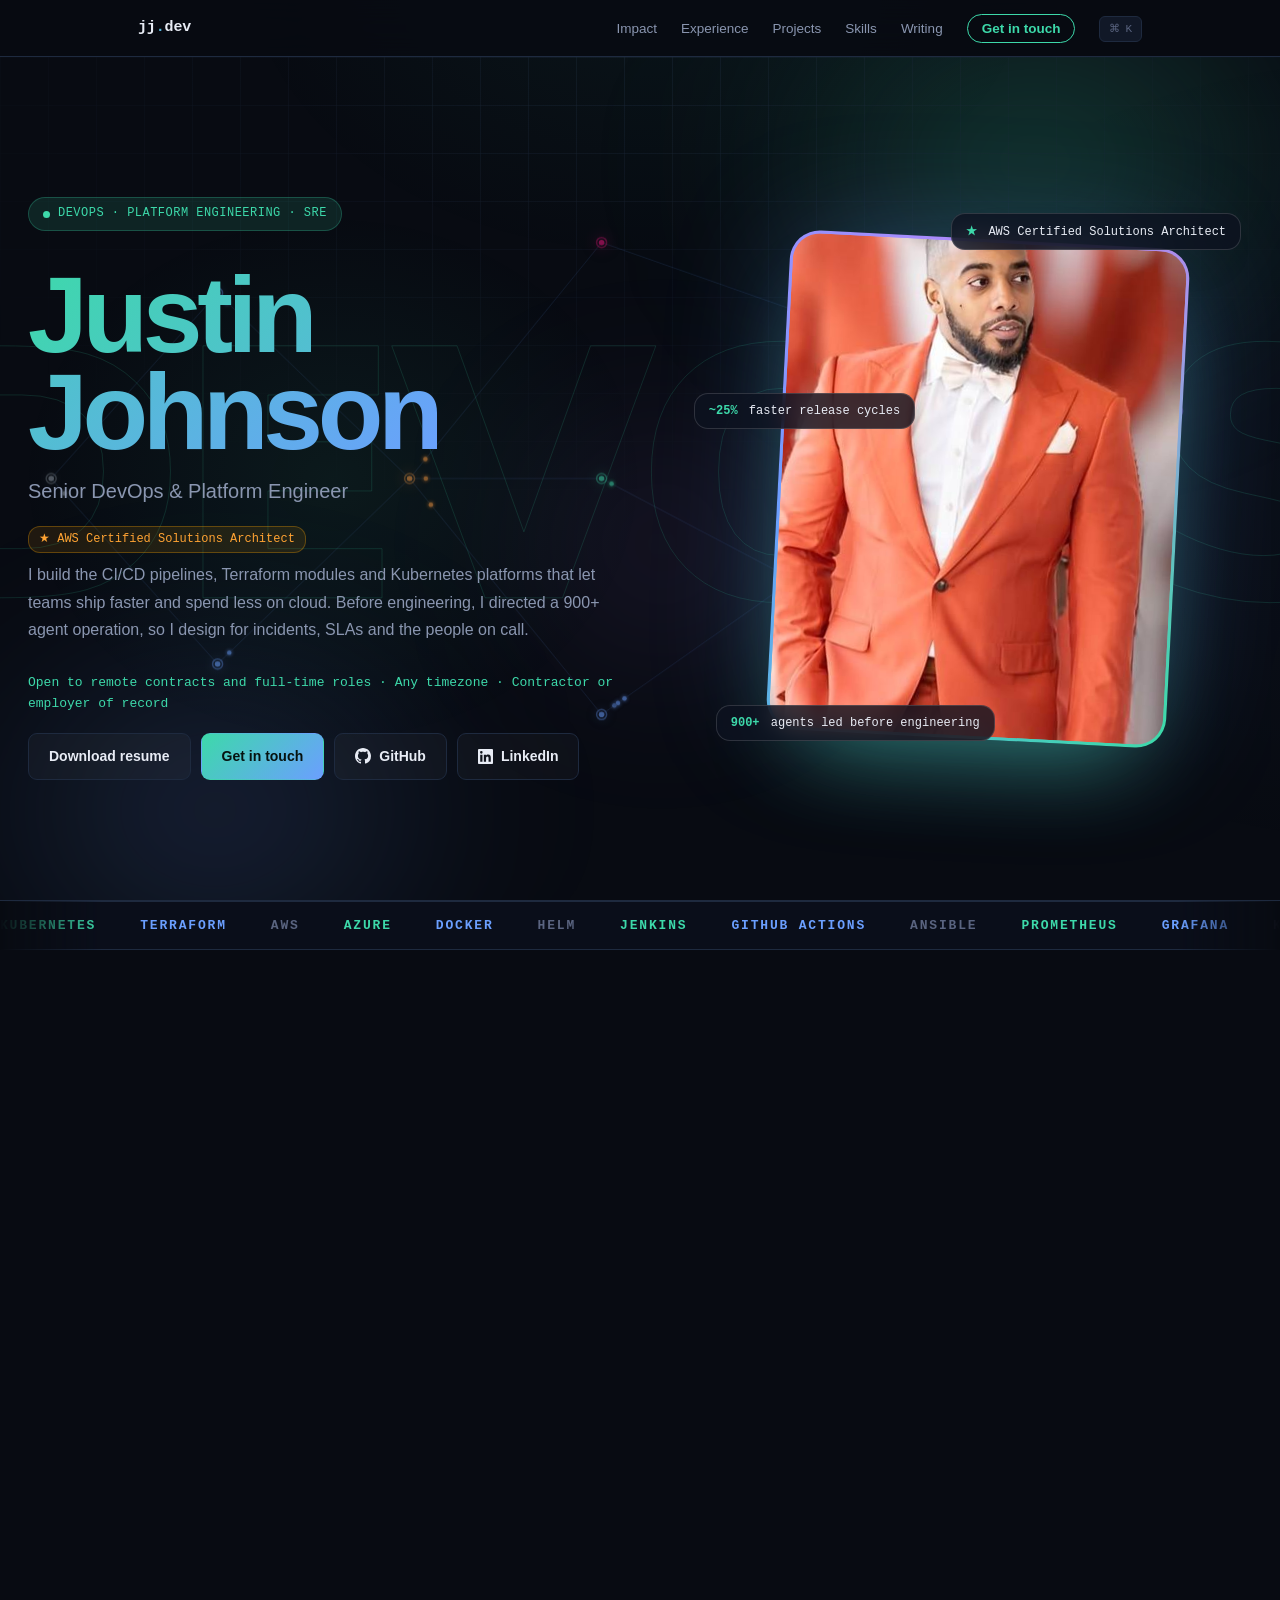
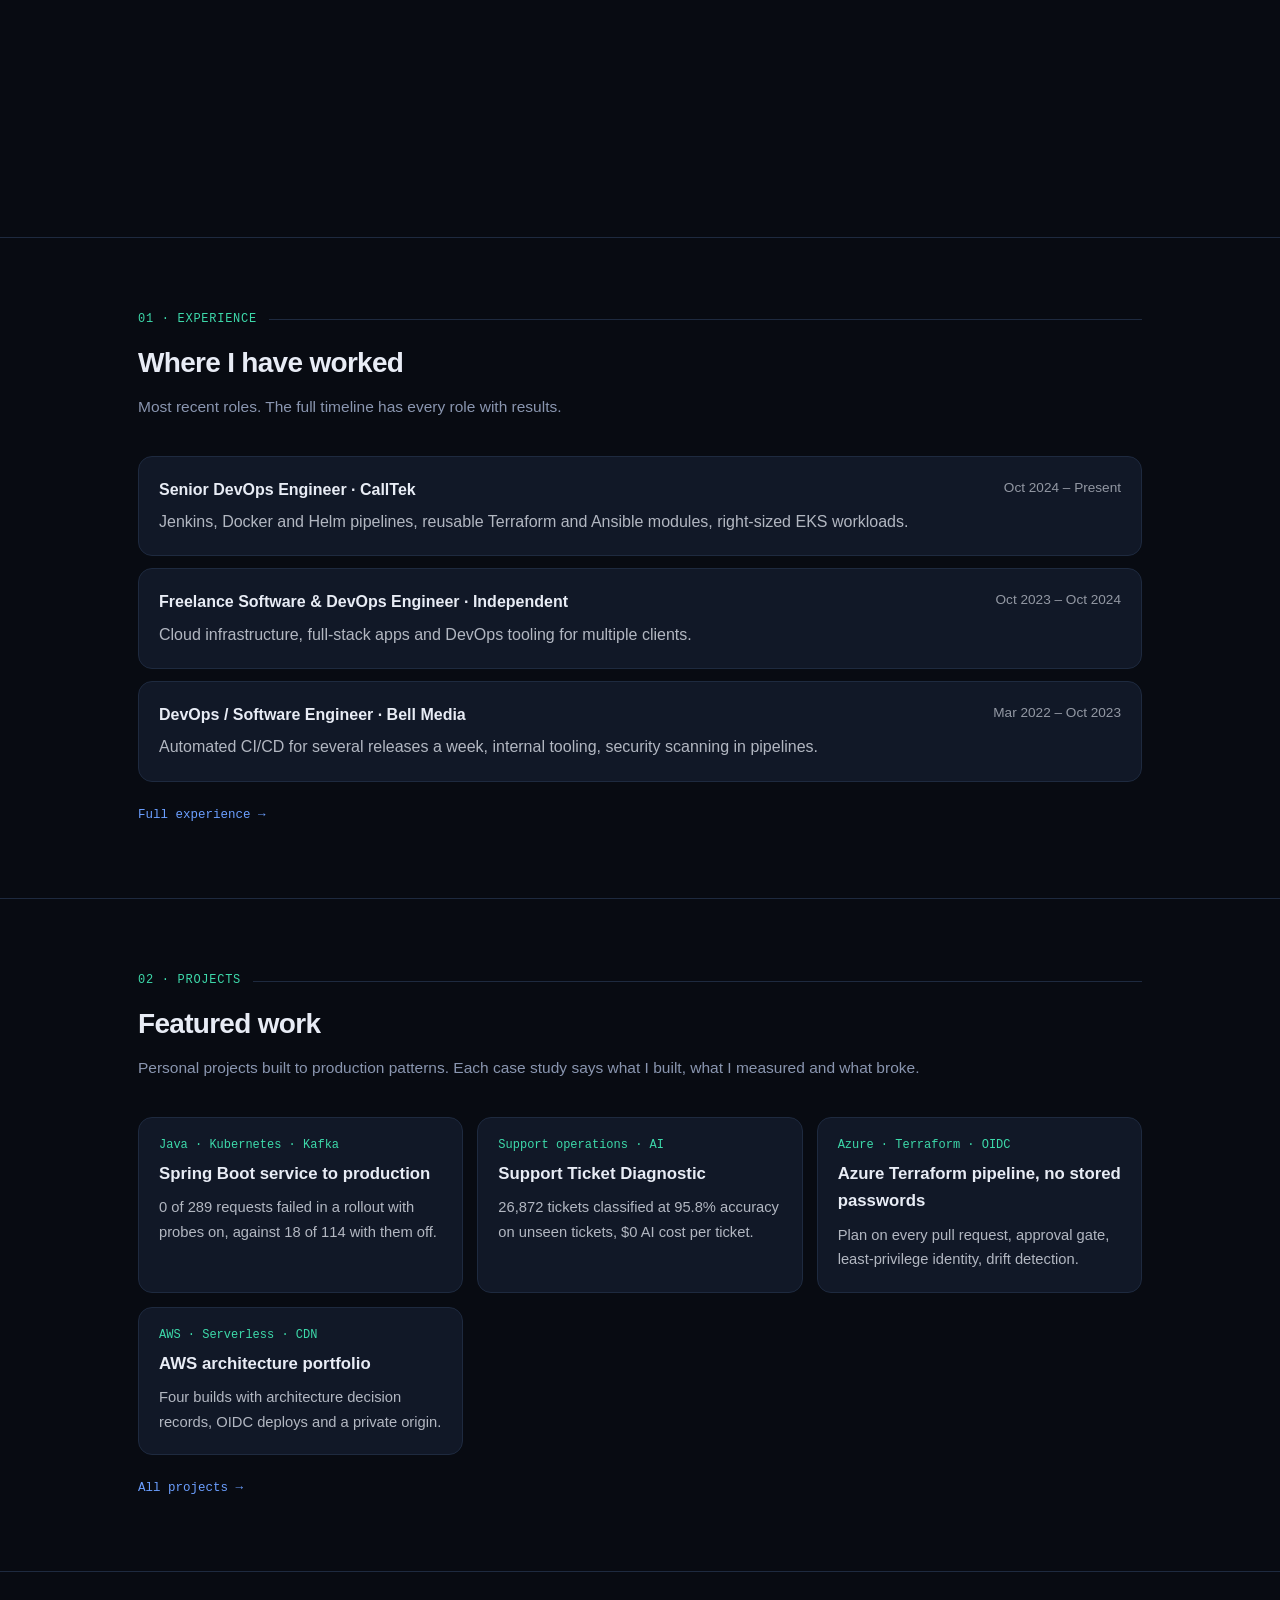
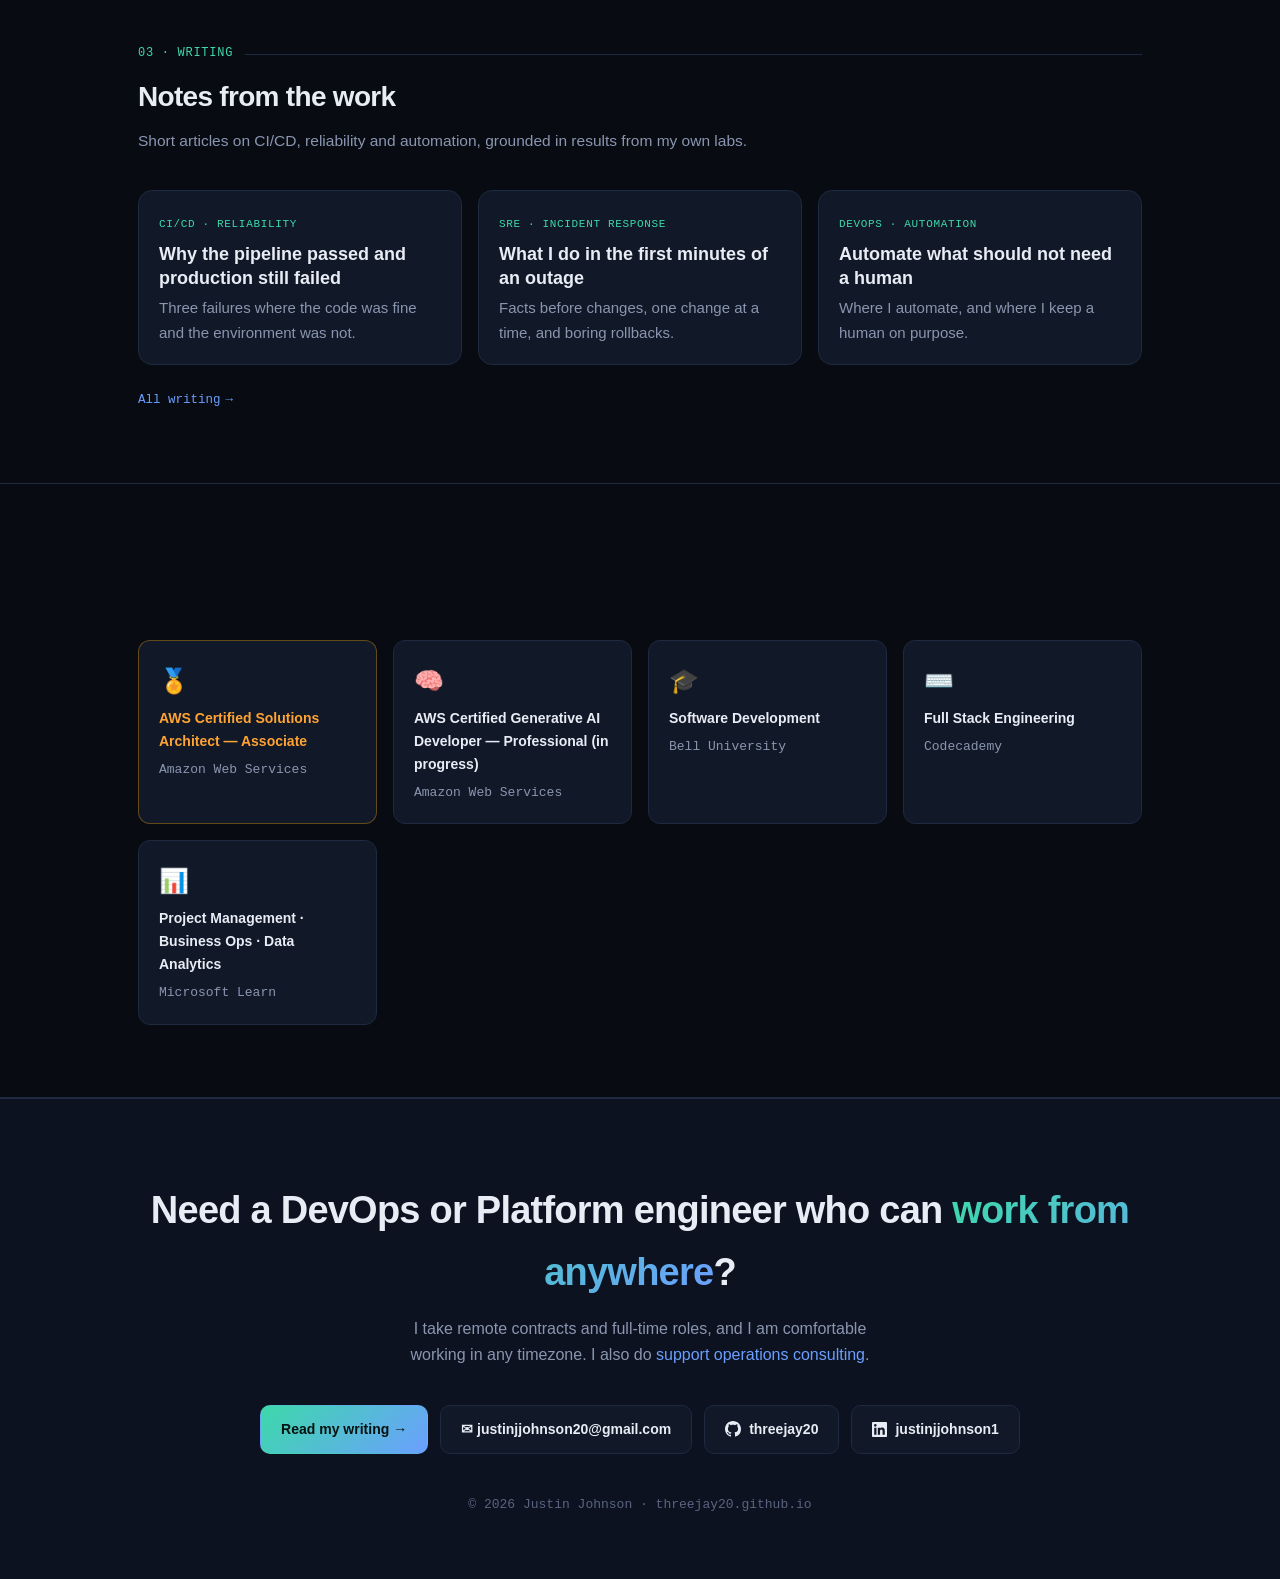
==== commit 9a27a42f: "Update index.html" ====
--- a/index.html
+++ b/index.html
@@ -869,6 +869,15 @@
 .hero-stage .terminal-wrap{left:auto;right:-10%;bottom:-4%;width:min(300px,64%)}
 .chip-float.c3{top:auto;bottom:8%;right:auto;left:2%}
 @media(max-width:900px){.hero-stage .terminal-wrap{right:0;left:auto}.chip-float.c3{left:0;bottom:12%}}
+
+/* terminal in impact */
+.impact-term{display:grid;grid-template-columns:1fr 1.15fr;gap:36px;align-items:center;margin-top:44px}
+.impact-term-label{font:12px var(--mono);letter-spacing:.14em;text-transform:uppercase;color:var(--accent);margin-bottom:10px}
+.impact-term h3{margin:0 0 12px;font-size:clamp(1.6rem,3vw,2.3rem);line-height:1.1;letter-spacing:-.02em}
+.impact-term p{margin:0;color:var(--text-dim);max-width:420px}
+.impact-term .terminal-wrap{position:relative;left:auto;right:auto;bottom:auto;width:100%;box-shadow:0 30px 60px -25px rgba(0,0,0,.9),0 0 0 1px rgba(61,217,170,.2),0 0 90px -30px rgba(61,217,170,.35)}
+.impact-term .terminal-body{min-height:200px;font-size:12.5px}
+@media(max-width:820px){.impact-term{grid-template-columns:1fr}}
 </style>
 </head>
 <body>
@@ -954,17 +963,7 @@
         <div class="chip-float c1"><b>★</b> AWS Certified Solutions Architect</div>
         <div class="chip-float c2"><b>~25%</b> faster release cycles</div>
         <div class="chip-float c3"><b>900+</b> agents led before engineering</div>
-        <div class="terminal-wrap">
-        <div class="terminal-bar">
-          <div class="t-dot red"></div>
-          <div class="t-dot yellow"></div>
-          <div class="t-dot green"></div>
-          <div class="t-title">jj@prod-cluster:~</div>
-        </div>
-        <div class="terminal-body" id="terminal-body">
-          <span class="t-line"><span class="t-prompt">$ </span><span class="t-cursor" id="t-cursor"></span></span>
-        </div>
-      </div>
+        
       </div>
     </div>
   </div>
@@ -1013,6 +1012,21 @@
       <div class="impact-cell">
         <div class="impact-num">+30%</div>
         <div class="impact-label"><strong>Cross-sell close rate</strong>Bell Canada · training program for a 176-agent team</div>
+      </div>
+    </div>
+  
+    <div class="impact-term reveal">
+      <div class="impact-term-copy"><div class="impact-term-label">// live from the cluster</div><h3>Boring deployments are the goal.</h3><p>Healthy pods, clean rollouts and checks that fail loudly, so releases stay uneventful and incidents stay short.</p></div>
+      <div class="terminal-wrap">
+        <div class="terminal-bar">
+          <div class="t-dot red"></div>
+          <div class="t-dot yellow"></div>
+          <div class="t-dot green"></div>
+          <div class="t-title">jj@prod-cluster:~</div>
+        </div>
+        <div class="terminal-body" id="terminal-body">
+          <span class="t-line"><span class="t-prompt">$ </span><span class="t-cursor" id="t-cursor"></span></span>
+        </div>
       </div>
     </div>
   </div>
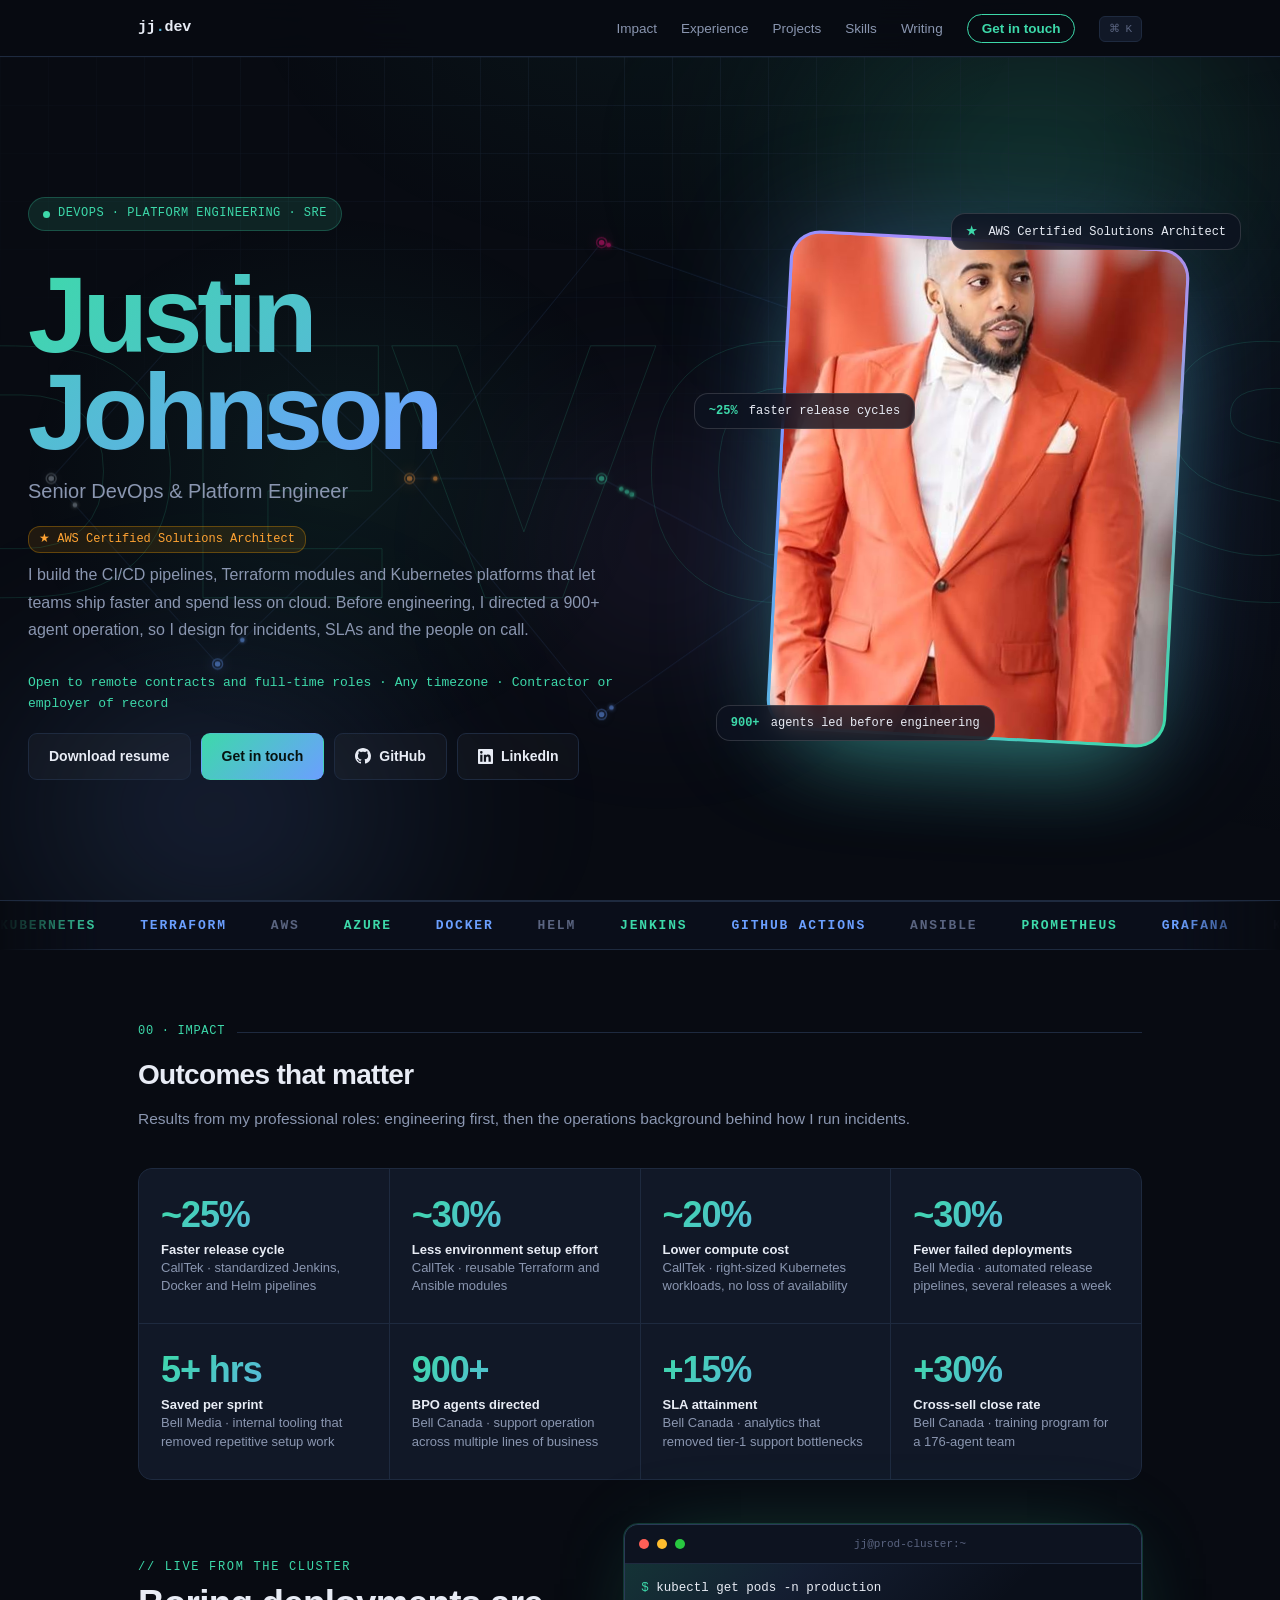
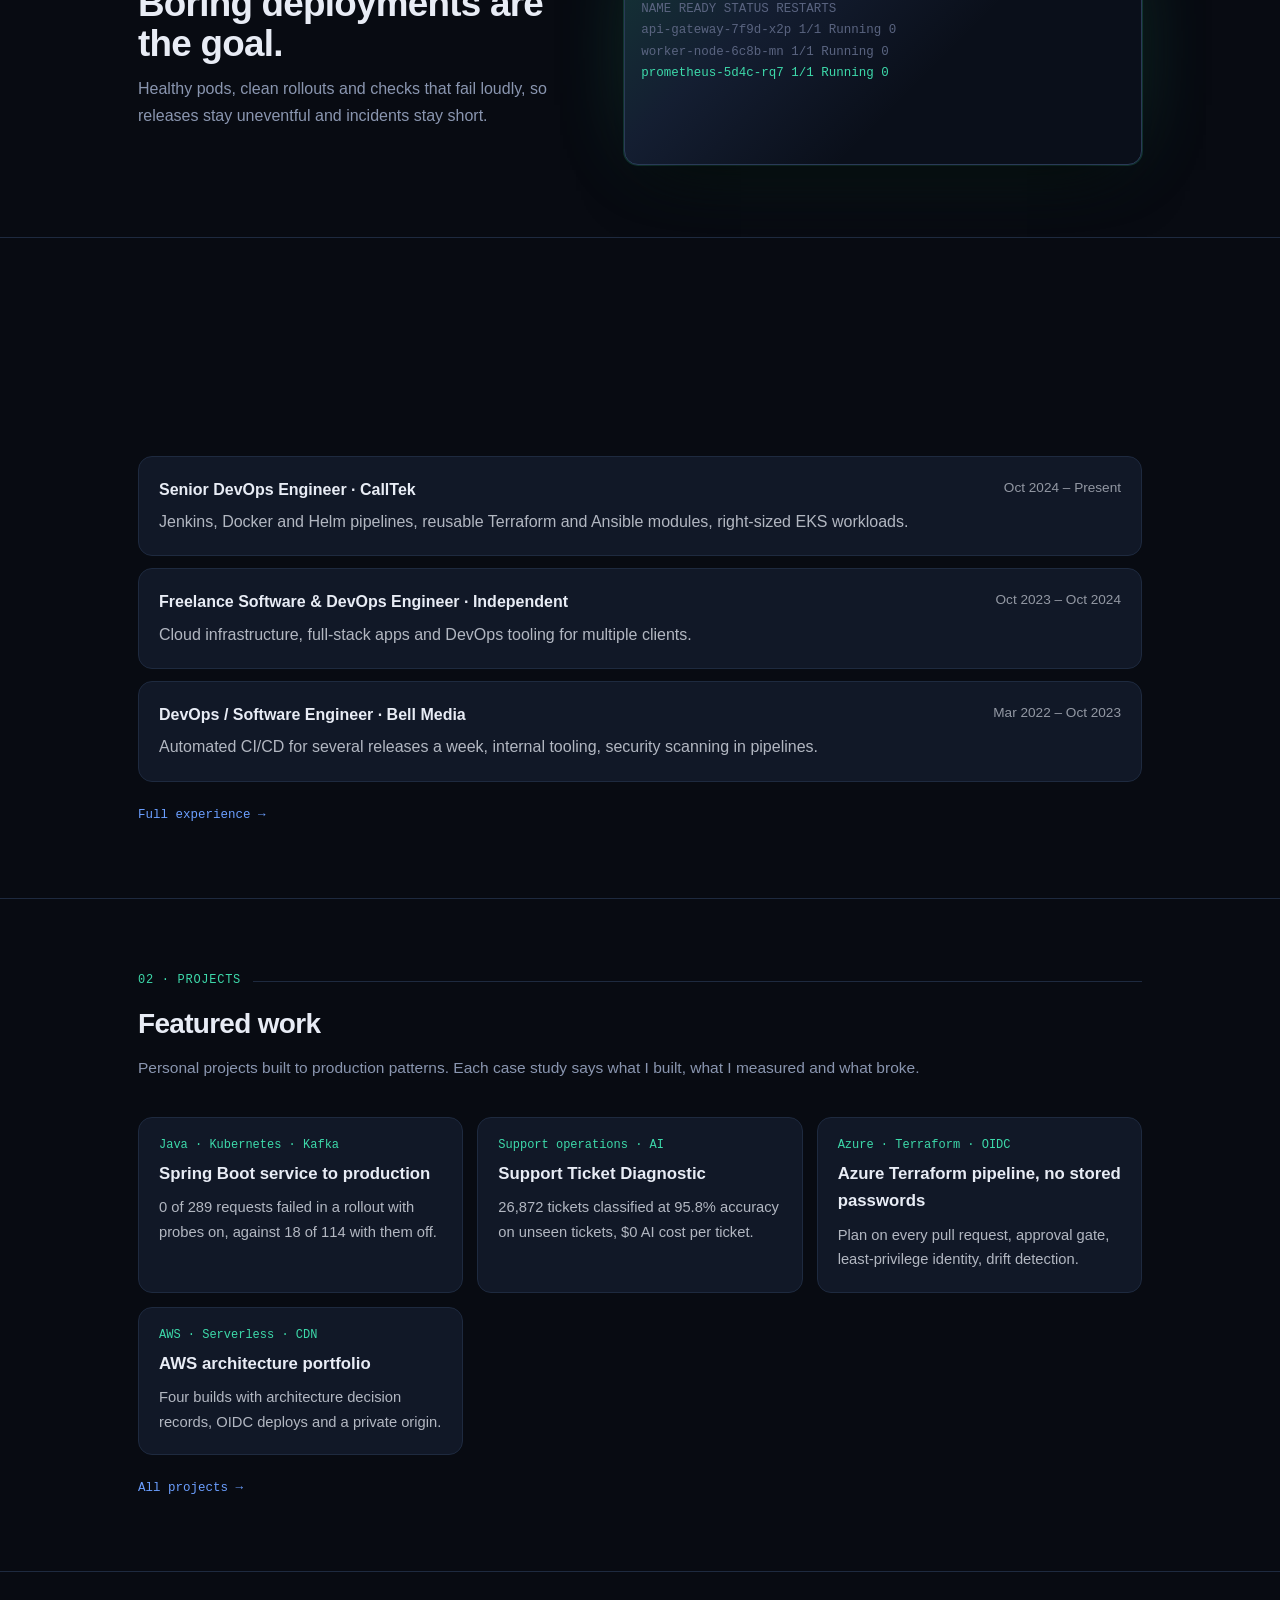
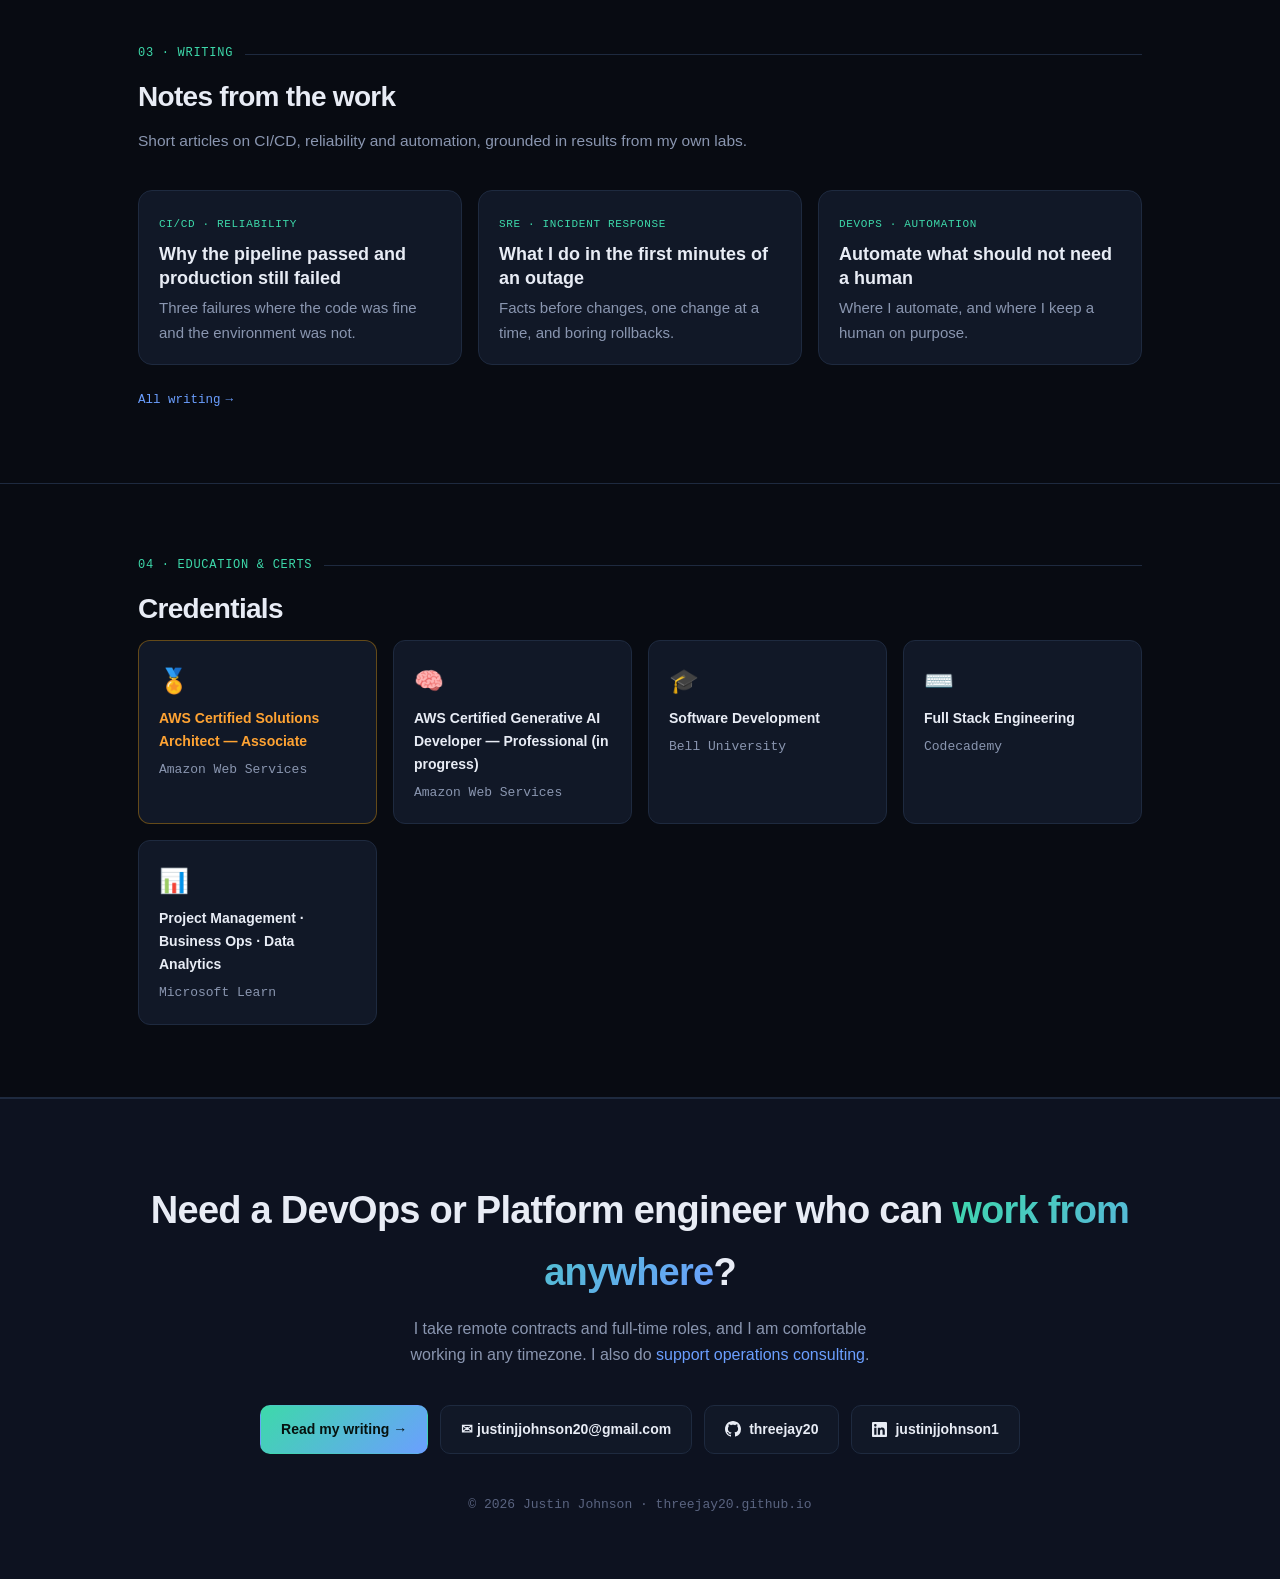
==== commit 343a8600: "Update index.html" ====
--- a/index.html
+++ b/index.html
@@ -878,6 +878,10 @@
 .impact-term .terminal-wrap{position:relative;left:auto;right:auto;bottom:auto;width:100%;box-shadow:0 30px 60px -25px rgba(0,0,0,.9),0 0 0 1px rgba(61,217,170,.2),0 0 90px -30px rgba(61,217,170,.35)}
 .impact-term .terminal-body{min-height:200px;font-size:12.5px}
 @media(max-width:820px){.impact-term{grid-template-columns:1fr}}
+
+/* mobile portrait size */
+@media(max-width:900px){.hero-stage{min-height:0;padding:10px 0 30px}.stage-frame{width:min(92%,440px);transform:rotate(2deg)}.chip-float{font-size:11px;padding:8px 11px}.chip-float.c1{top:2%;right:0}.chip-float.c2{top:40%;left:0}.chip-float.c3{bottom:6%;left:2%}}
+@media(max-width:480px){.stage-frame{width:96%}}
 </style>
 </head>
 <body>
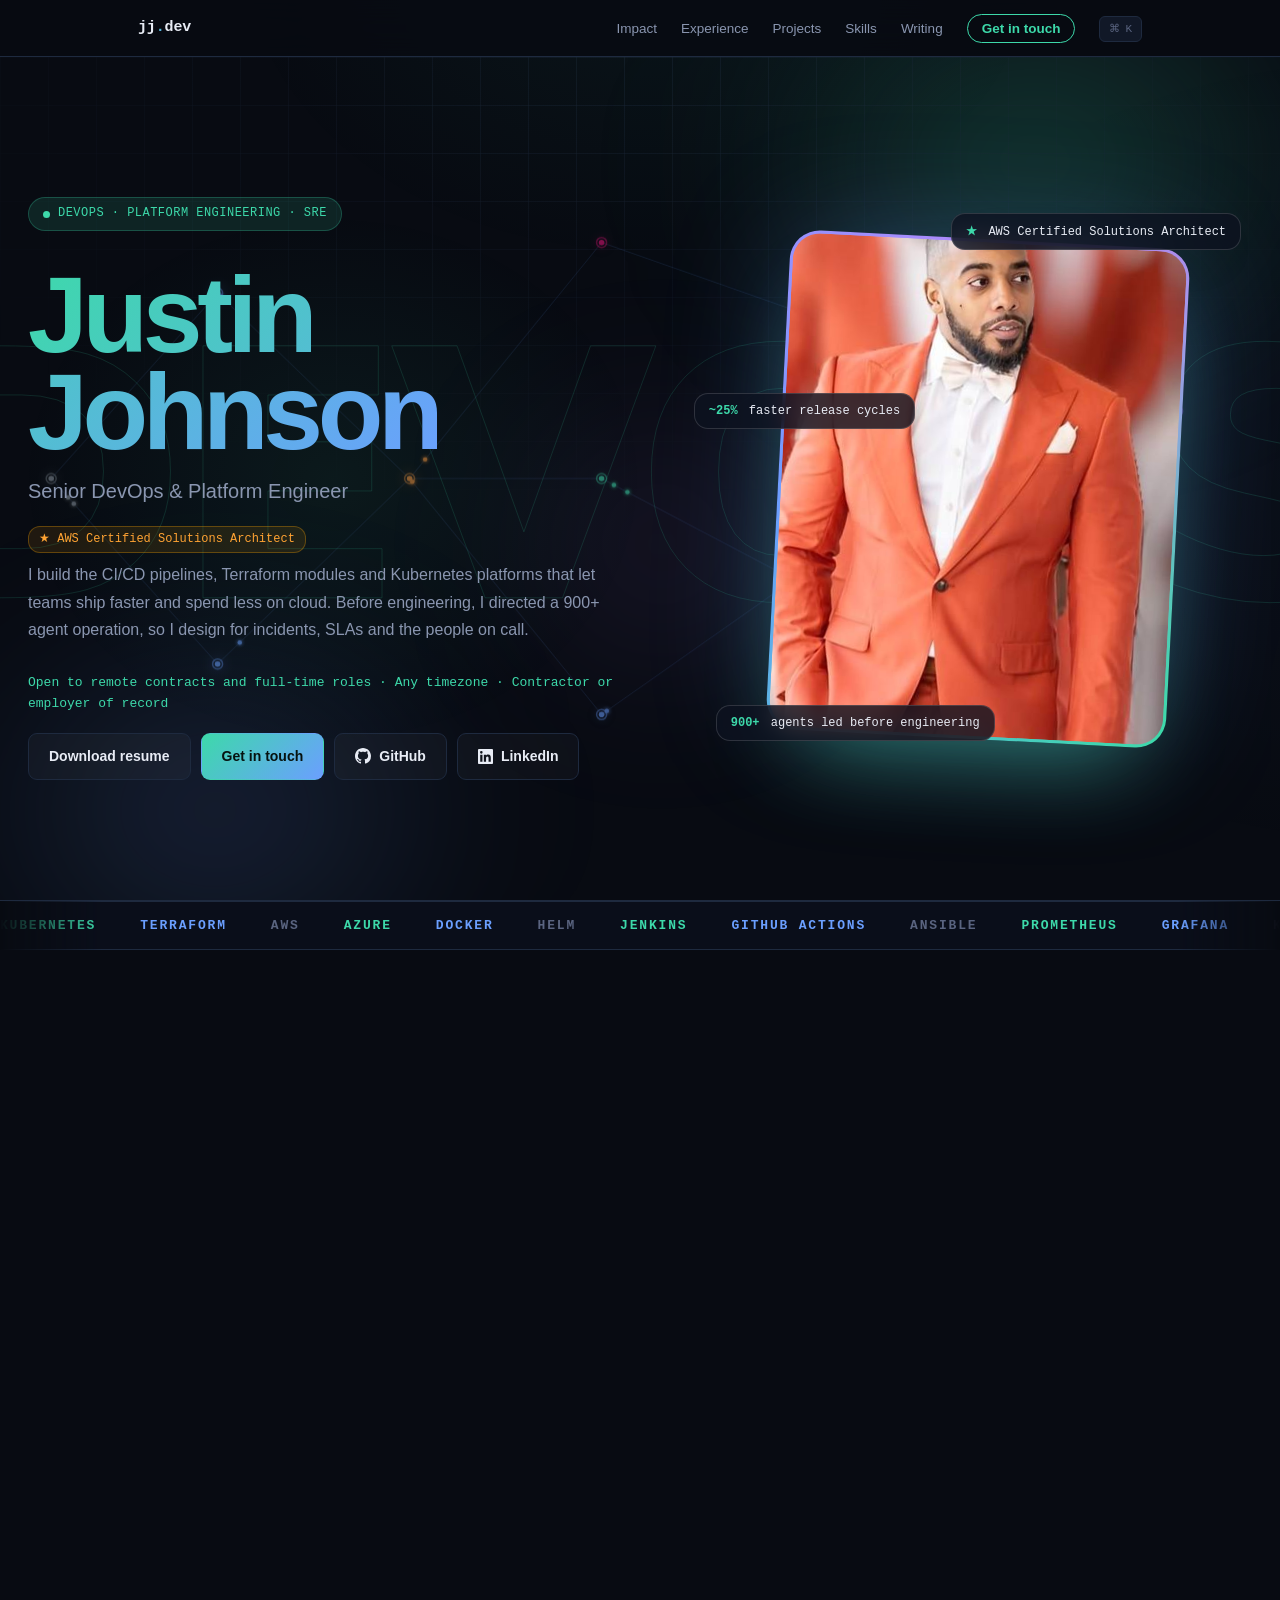
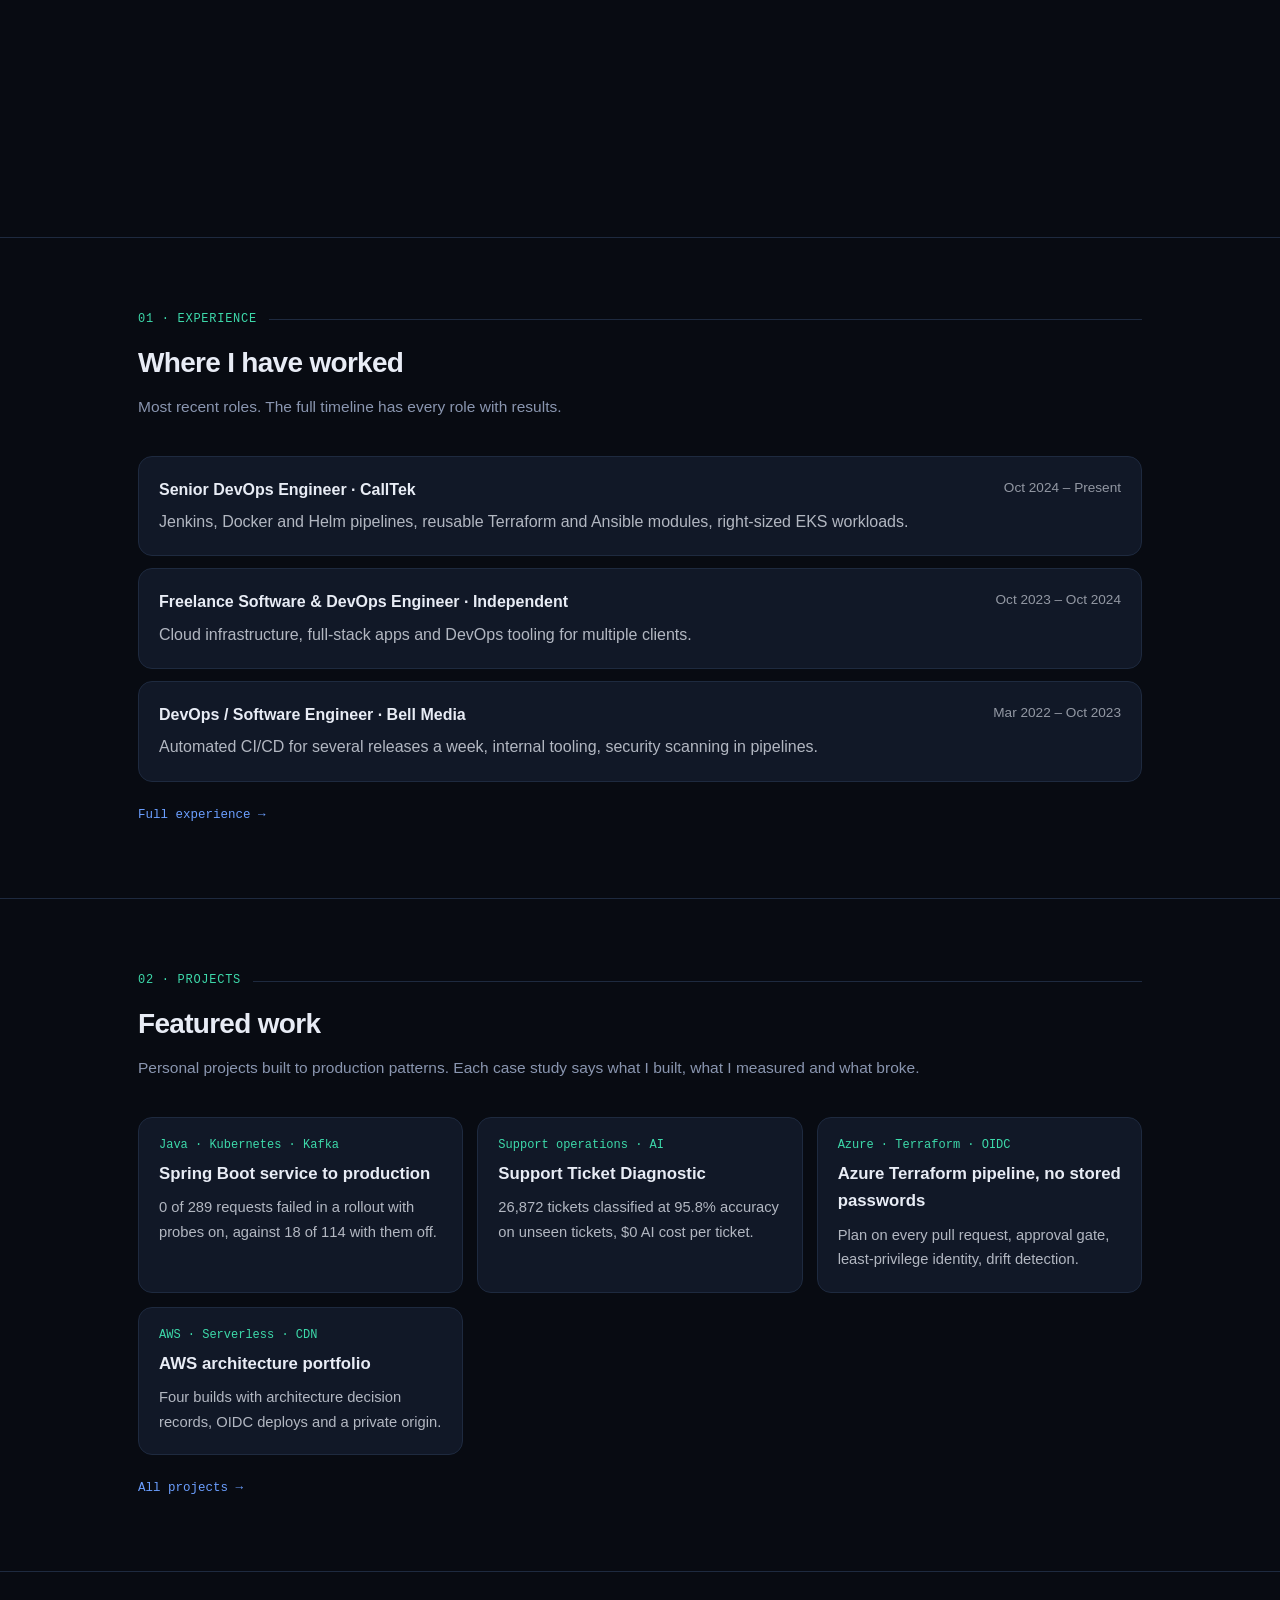
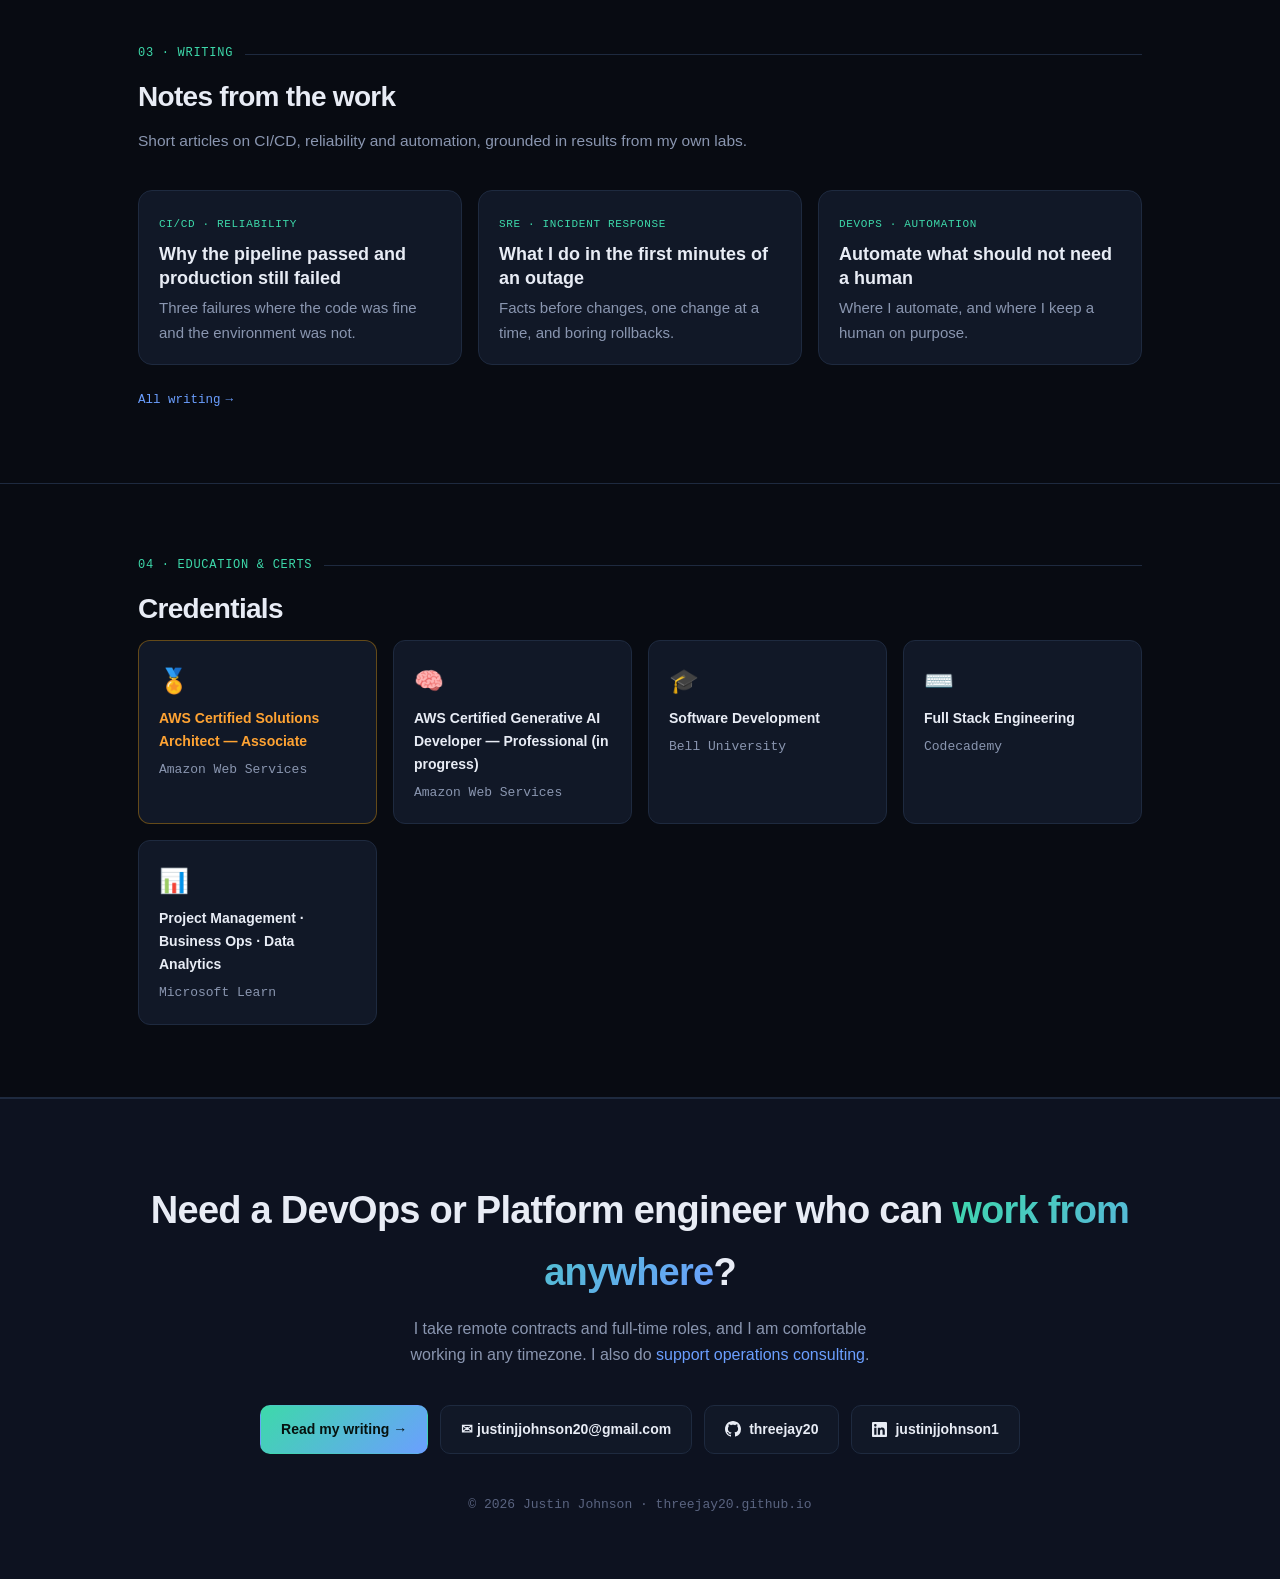
==== commit 38aaa6bd: "Update index.html" ====
--- a/index.html
+++ b/index.html
@@ -882,6 +882,23 @@
 /* mobile portrait size */
 @media(max-width:900px){.hero-stage{min-height:0;padding:10px 0 30px}.stage-frame{width:min(92%,440px);transform:rotate(2deg)}.chip-float{font-size:11px;padding:8px 11px}.chip-float.c1{top:2%;right:0}.chip-float.c2{top:40%;left:0}.chip-float.c3{bottom:6%;left:2%}}
 @media(max-width:480px){.stage-frame{width:96%}}
+
+/* mobile final (must stay last) */
+@media(max-width:900px){
+.hero{min-height:0;padding-top:34px;padding-bottom:40px}
+.hero .wrap{max-width:100%}
+.hero-inner{grid-template-columns:1fr!important;gap:26px!important}
+.hero-stage{min-height:0!important;padding:8px 0 34px;justify-content:center}
+.stage-frame{width:min(88%,420px)!important}
+.chip-float{font-size:11px;padding:7px 10px;max-width:70%}
+.chip-float.c1{top:0;right:0;left:auto;bottom:auto}
+.chip-float.c2{top:42%;left:0;right:auto;bottom:auto}
+.chip-float.c3{bottom:2%;left:4%;right:auto;top:auto}
+.hero h1{font-size:clamp(3rem,15vw,4.8rem)!important}
+.hero .lede{font-size:1.02rem;line-height:1.6}
+.hero-watermark{font-size:34vw}
+.impact-term{grid-template-columns:1fr!important}
+}
 </style>
 </head>
 <body>
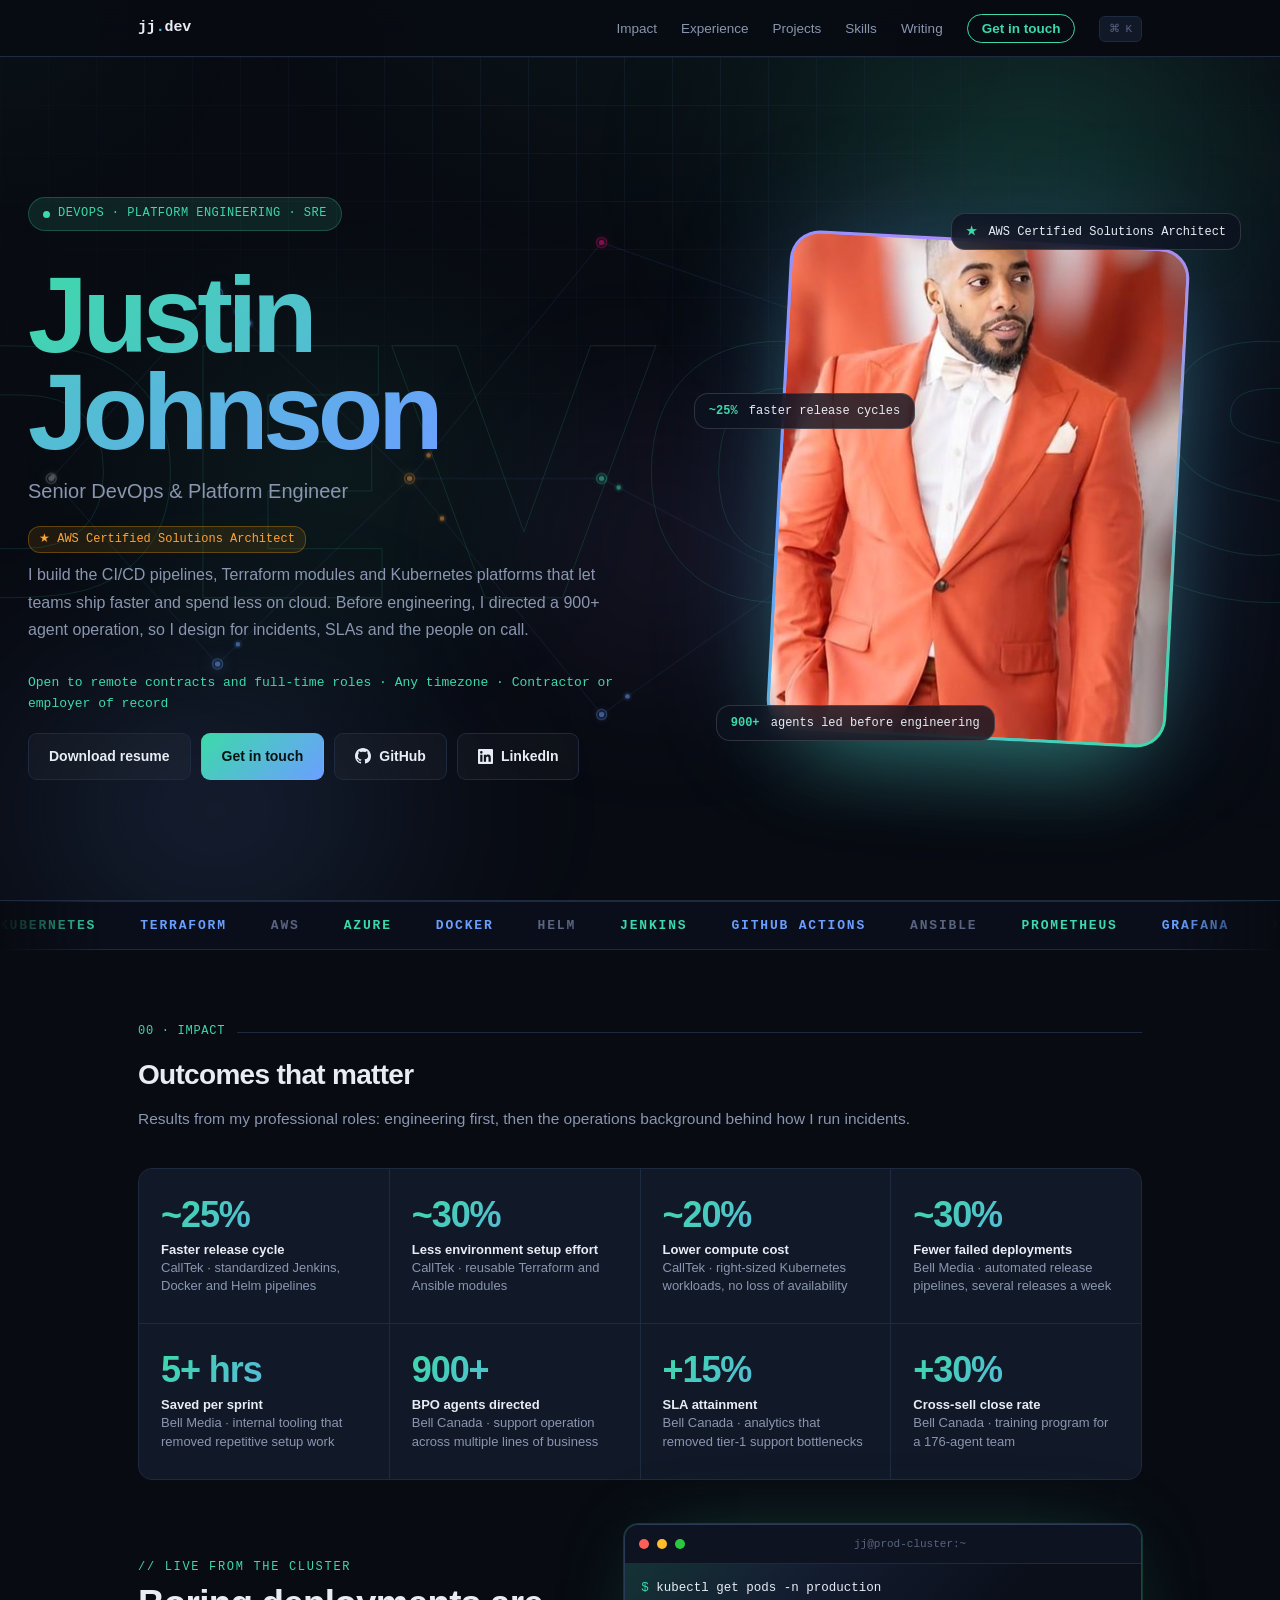
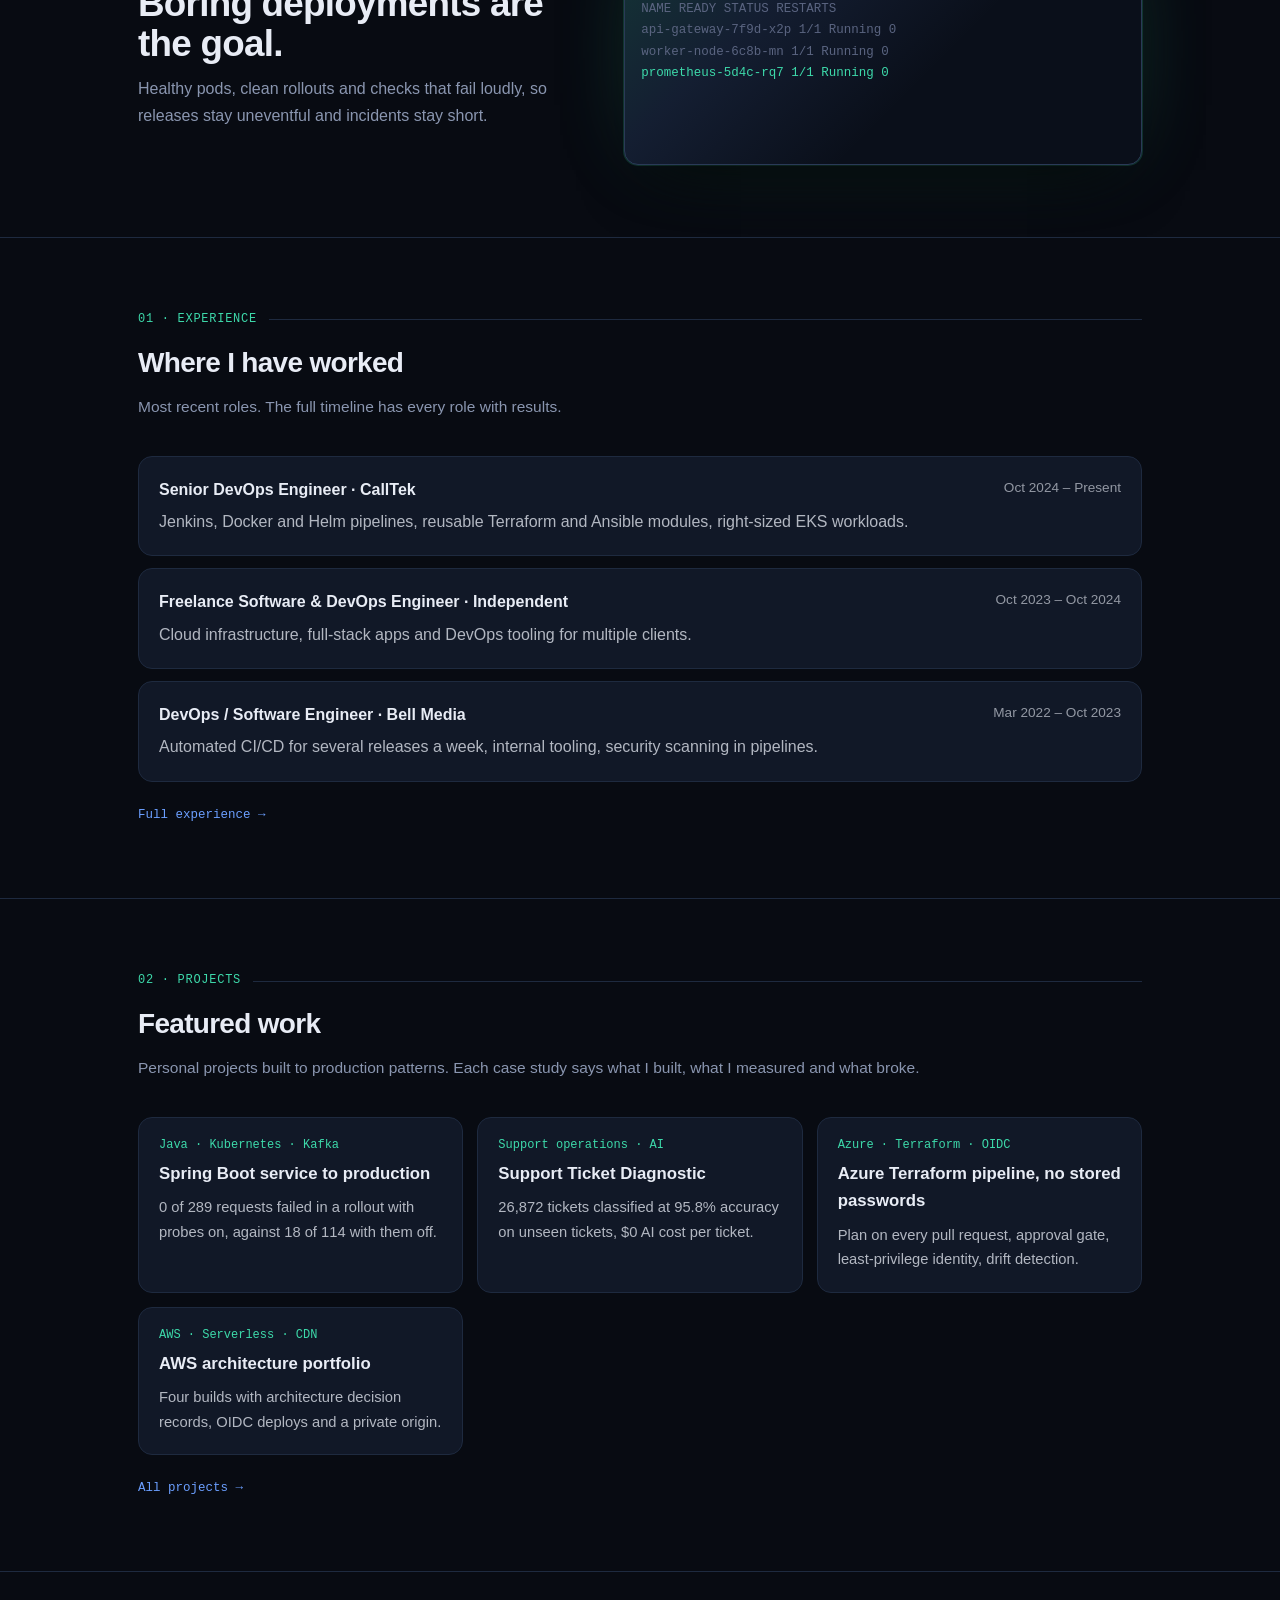
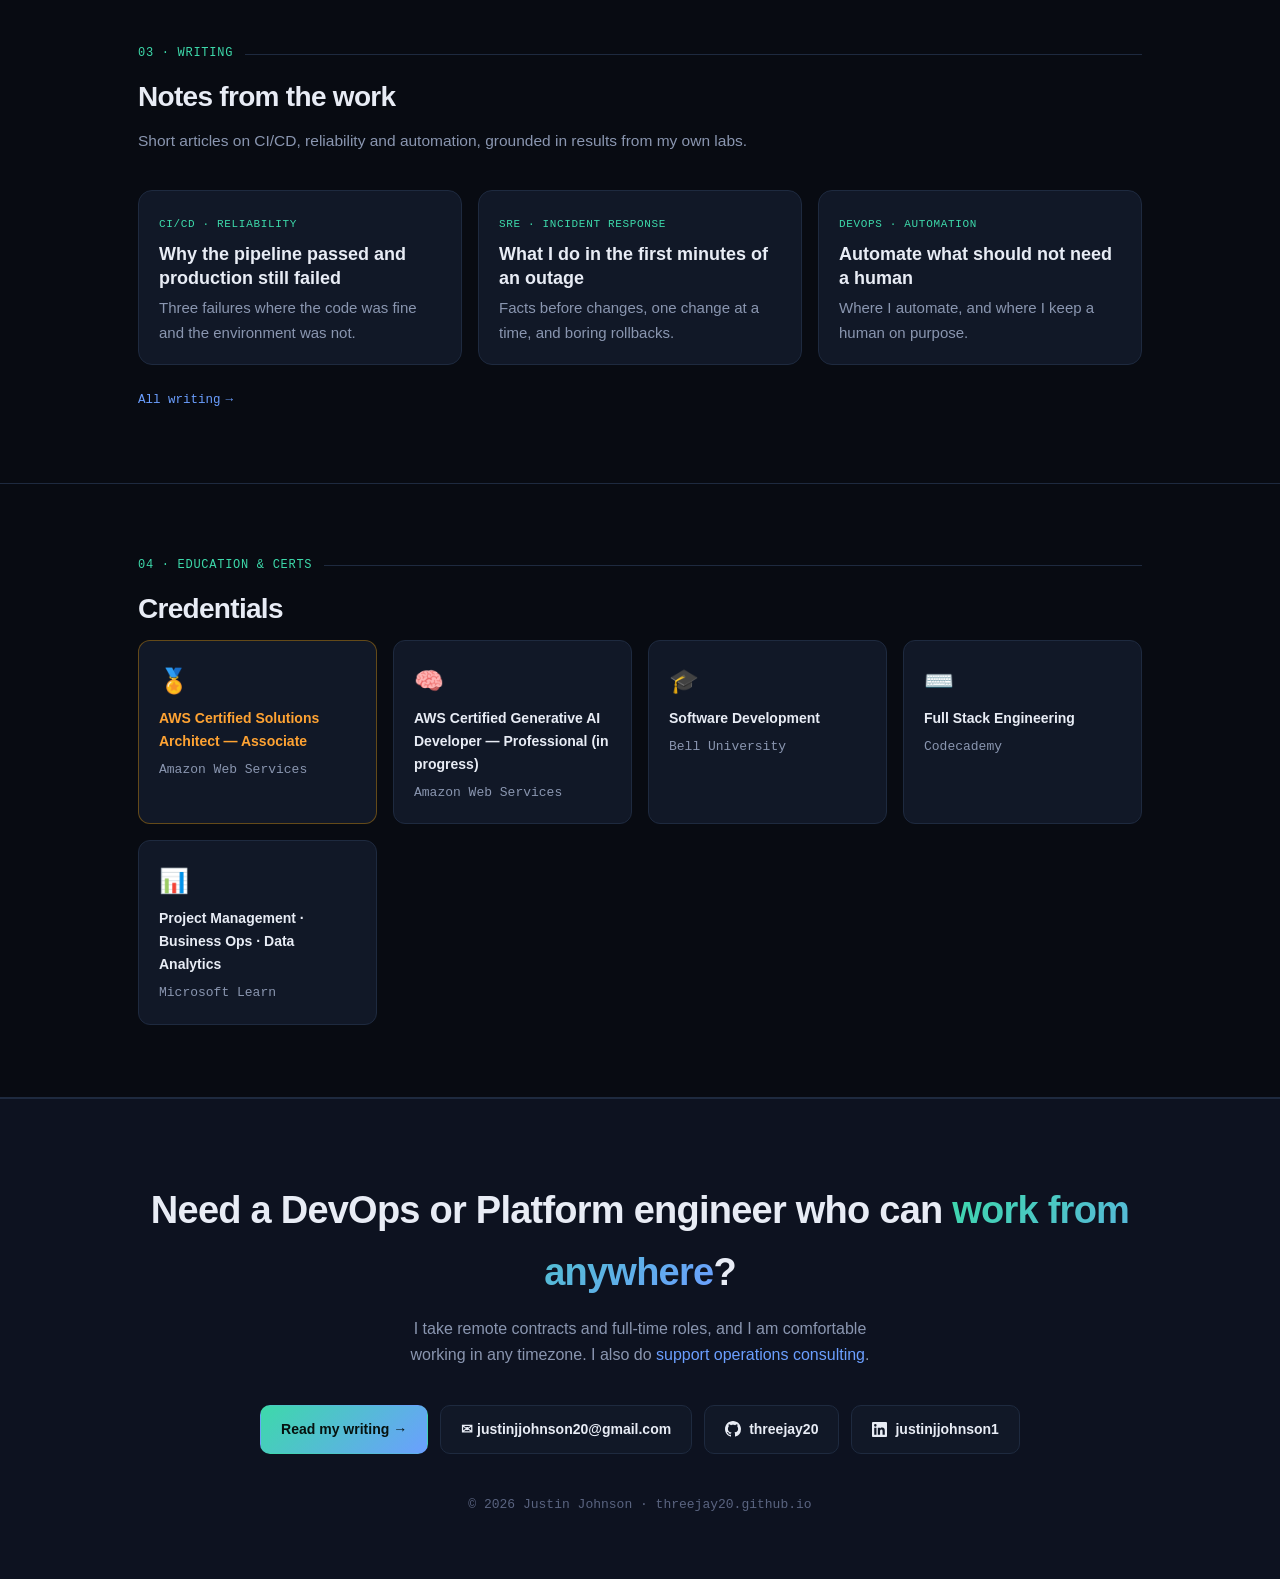
==== commit 1ee15d05: "Update index.html" ====
--- a/index.html
+++ b/index.html
@@ -899,6 +899,9 @@
 .hero-watermark{font-size:34vw}
 .impact-term{grid-template-columns:1fr!important}
 }
+
+/* mobile: portrait first */
+@media(max-width:900px){.hero-stage{order:-1;padding:0 0 22px!important}.stage-frame{width:min(86%,400px)!important}.hero{padding-top:20px}}
 </style>
 </head>
 <body>
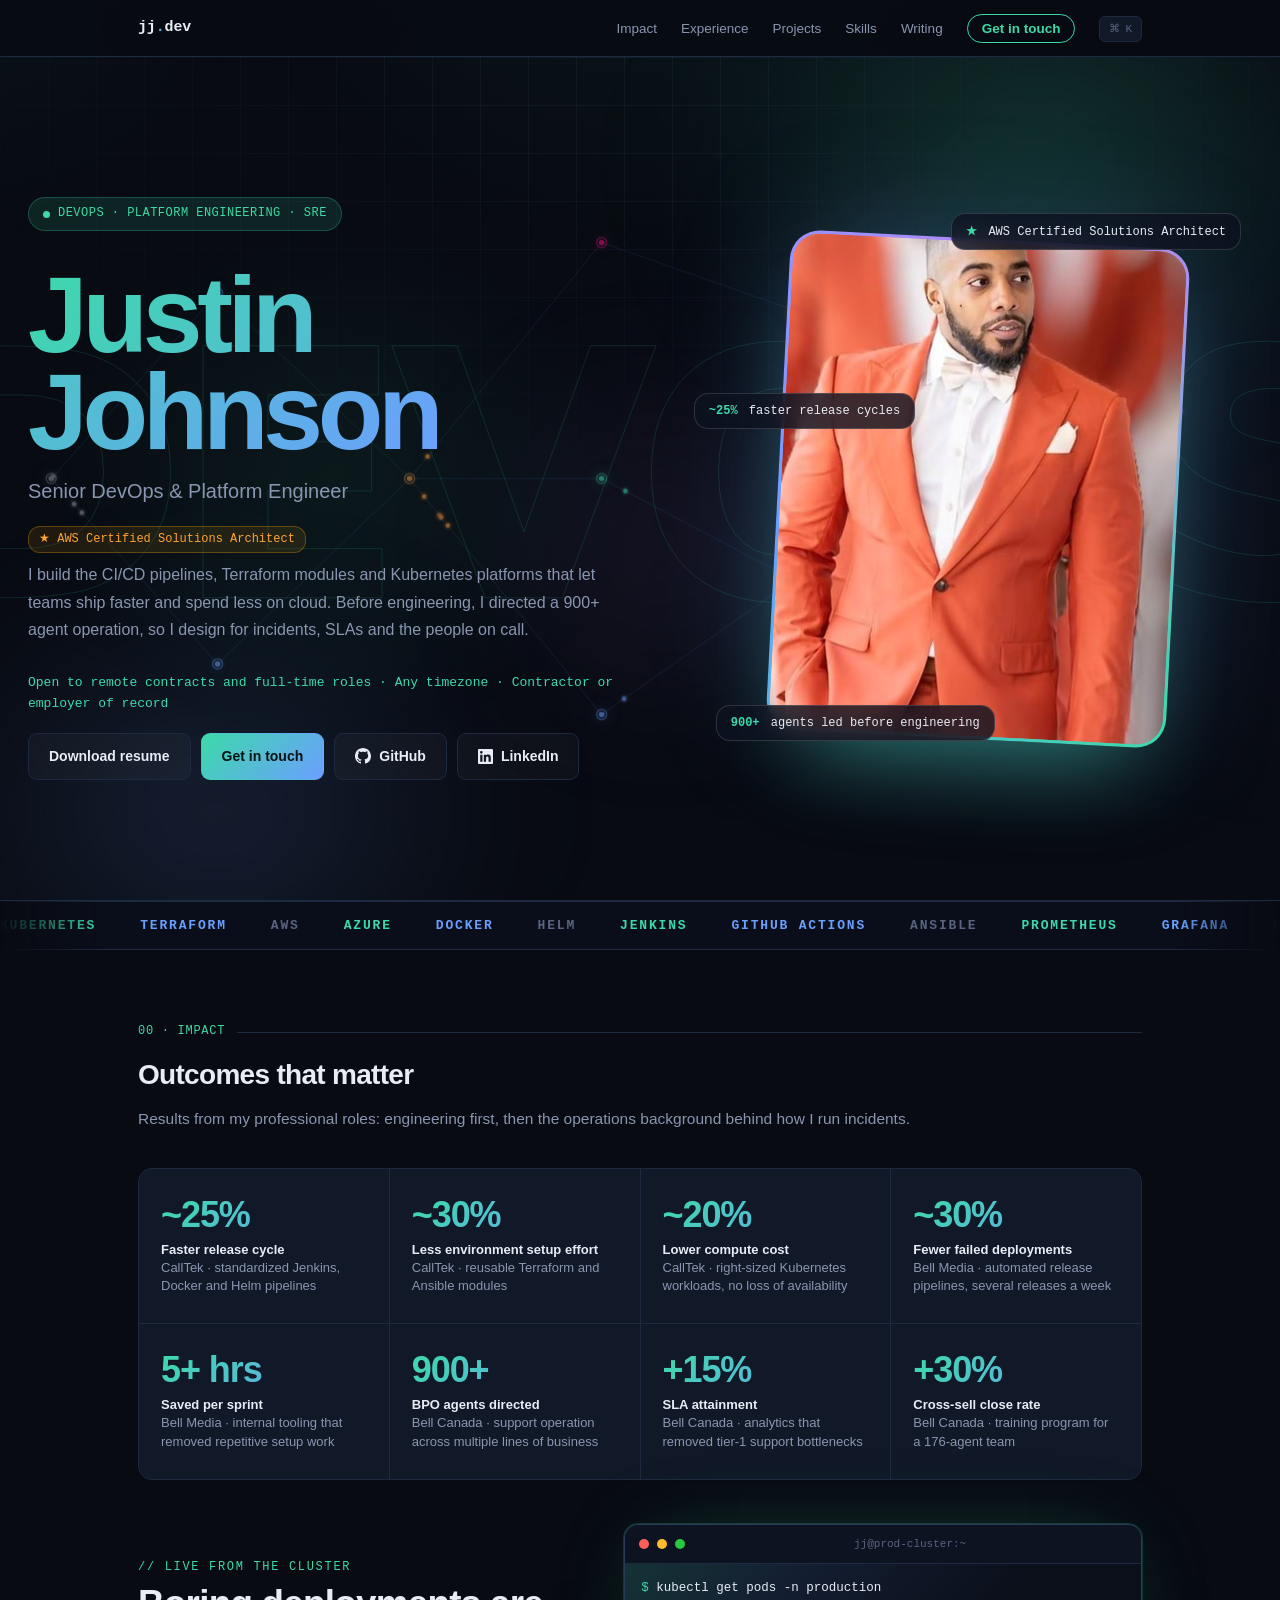
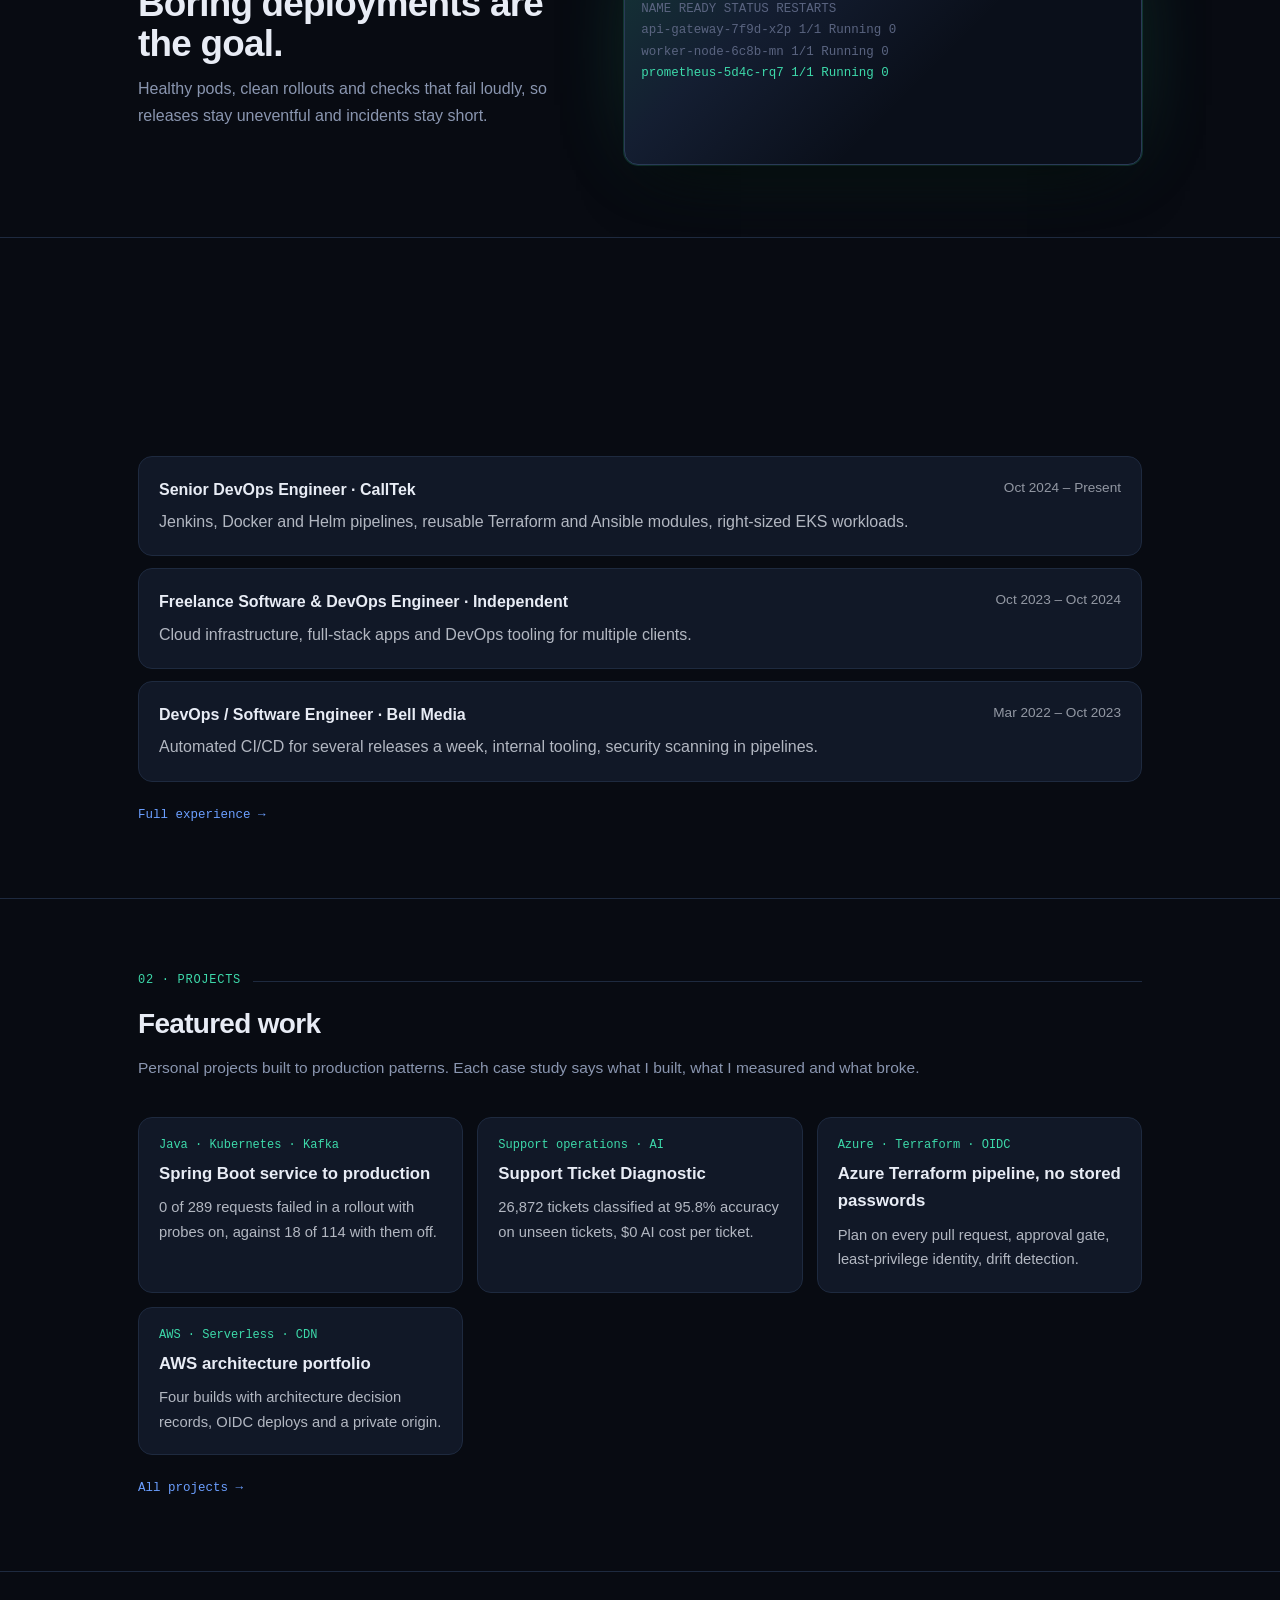
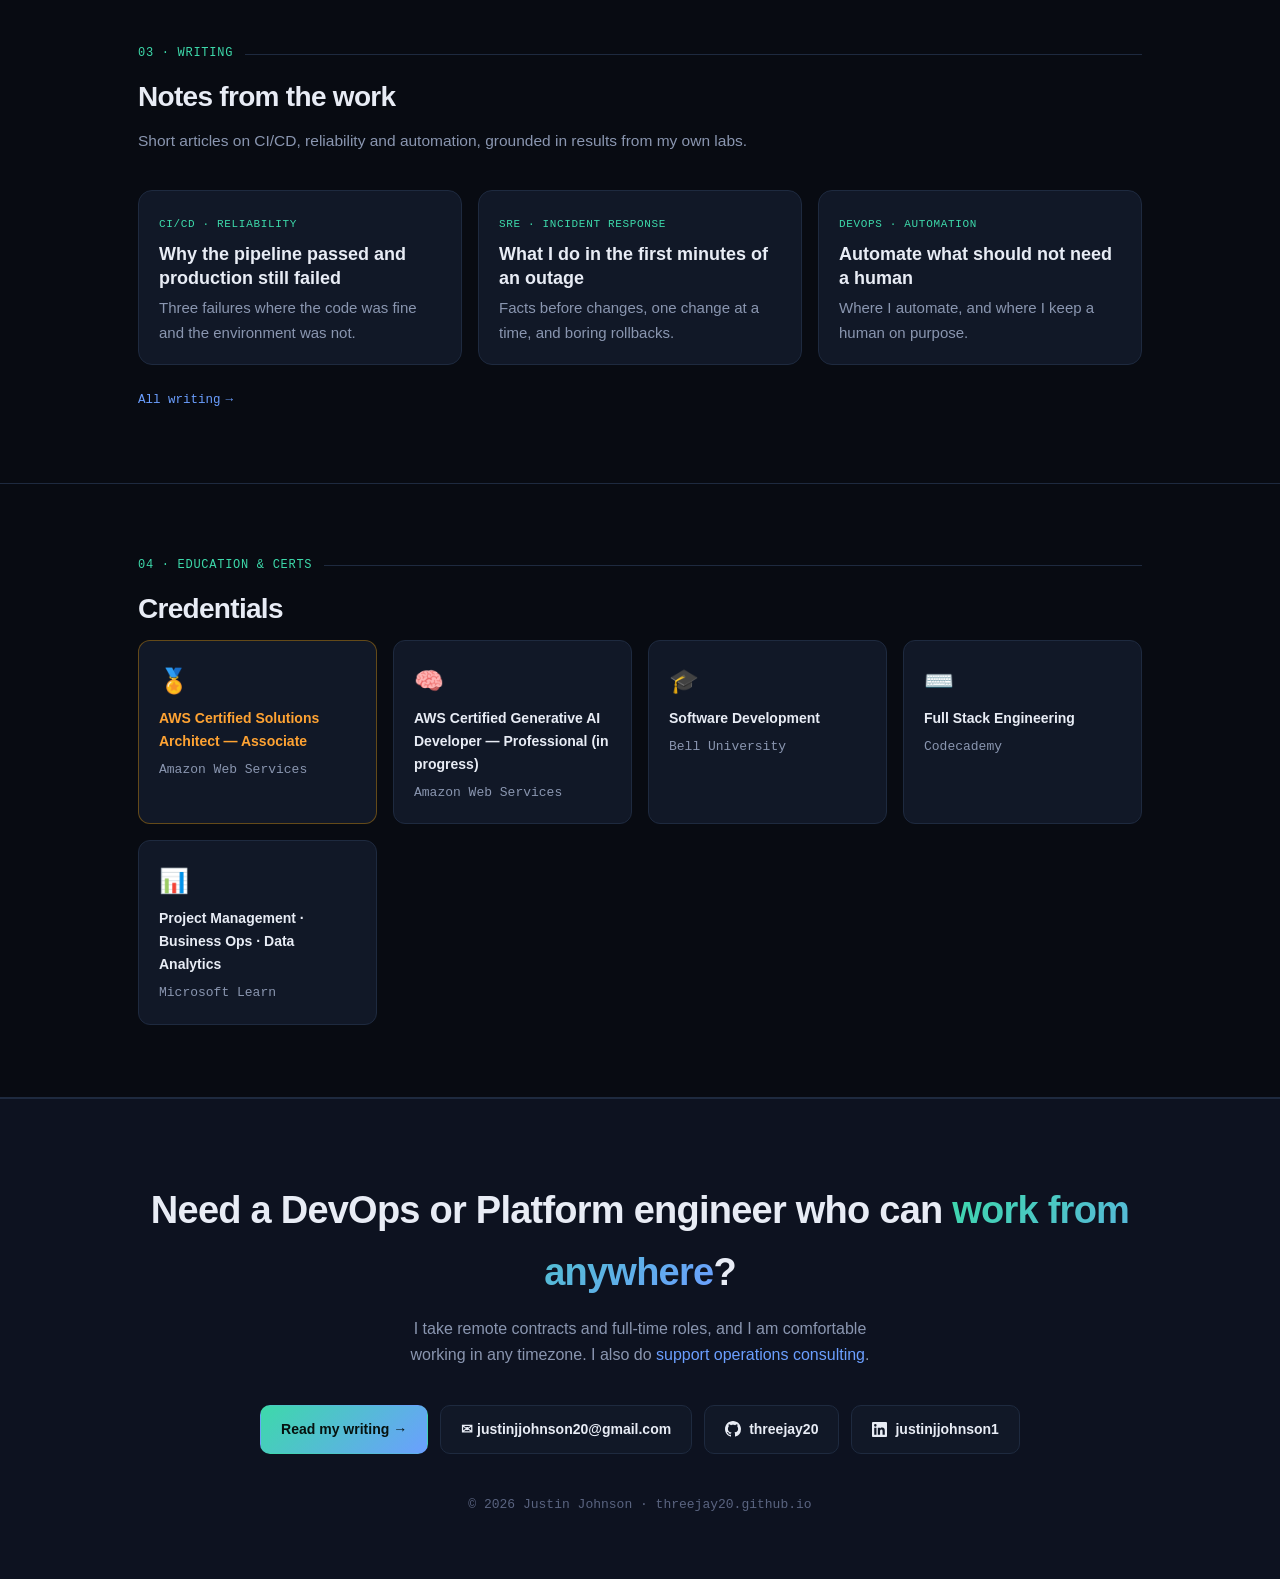
==== commit 2f0266b4: "Update index.html" ====
--- a/index.html
+++ b/index.html
@@ -902,6 +902,10 @@
 
 /* mobile: portrait first */
 @media(max-width:900px){.hero-stage{order:-1;padding:0 0 22px!important}.stage-frame{width:min(86%,400px)!important}.hero{padding-top:20px}}
+
+/* mobile nav */
+@media(max-width:700px){nav .nav-cmd{display:none}nav ul{gap:12px!important;font-size:12.5px}nav ul li:first-child{display:none}nav ul li{white-space:nowrap}.nav-cta{padding:5px 11px;white-space:nowrap}nav .brand{white-space:nowrap}}
+@media(max-width:420px){nav ul{gap:9px!important;font-size:12px}nav ul li:nth-child(4){display:none}}
 </style>
 </head>
 <body>
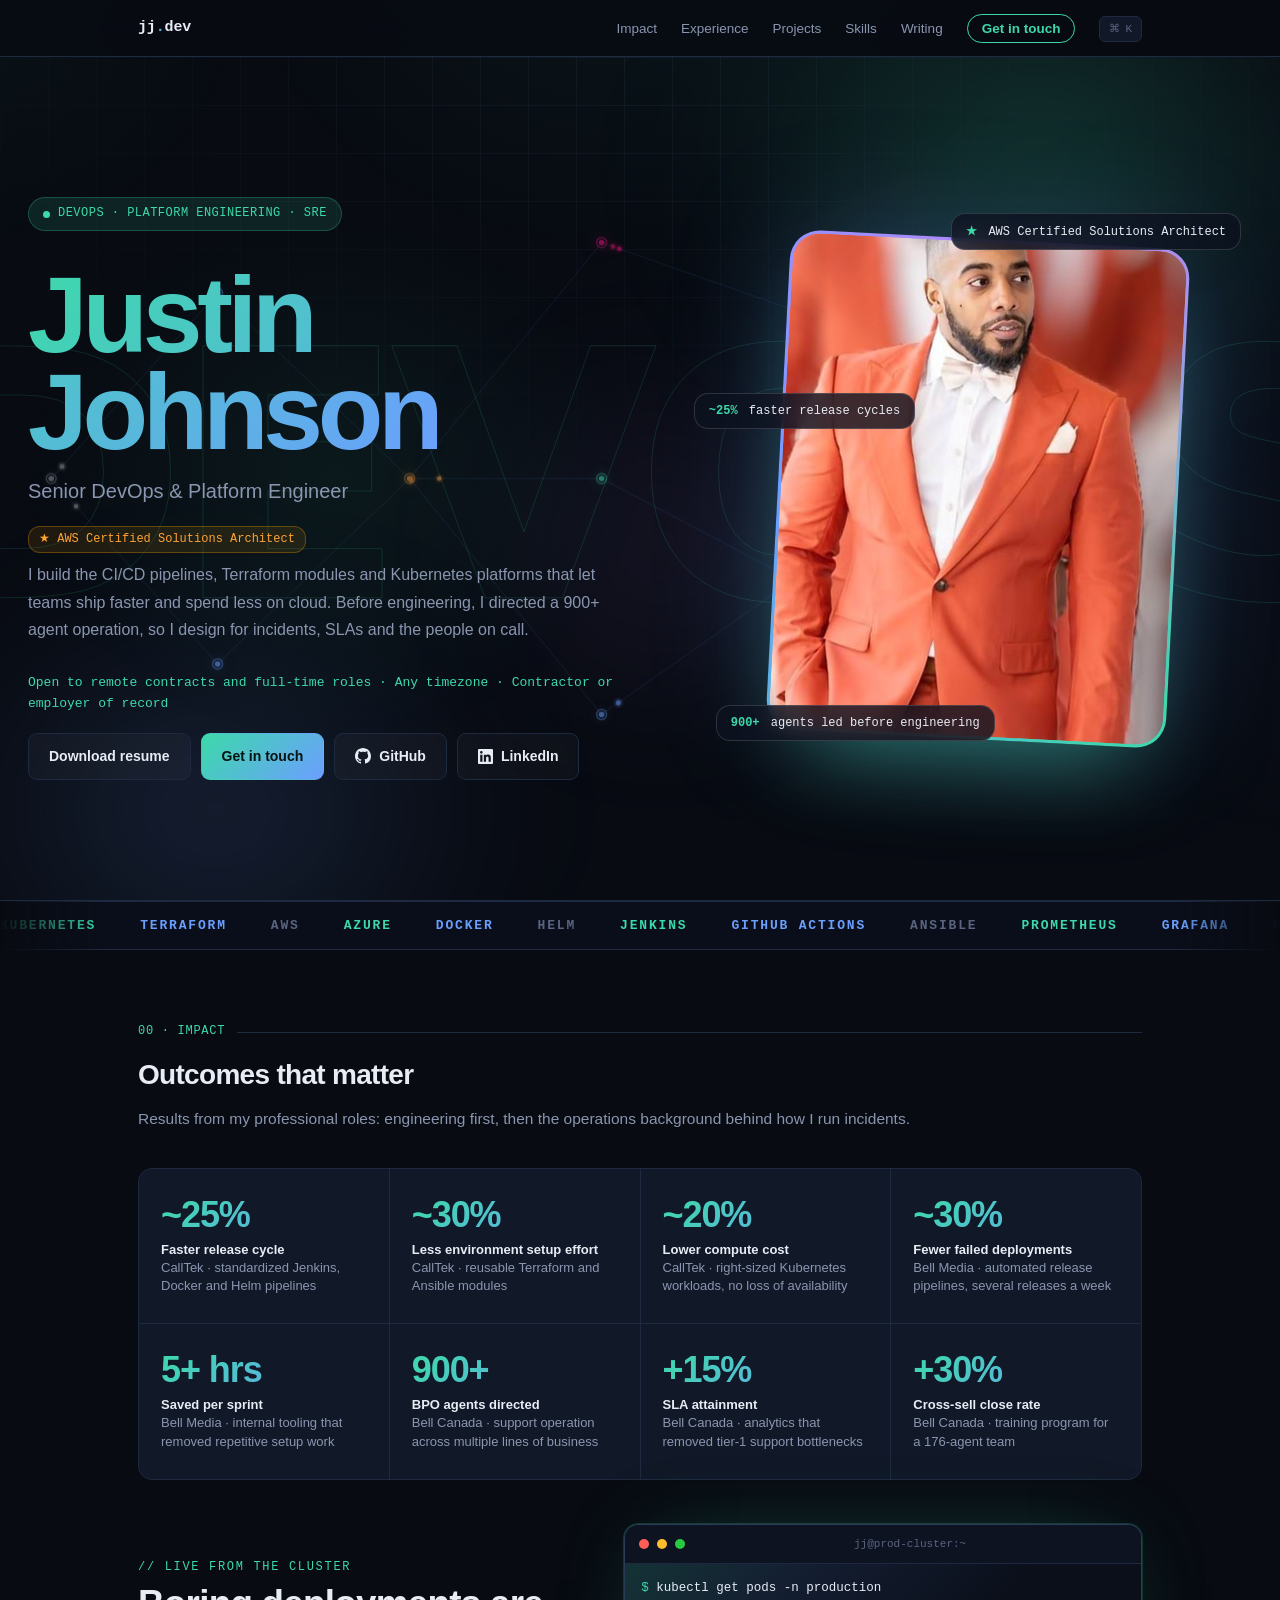
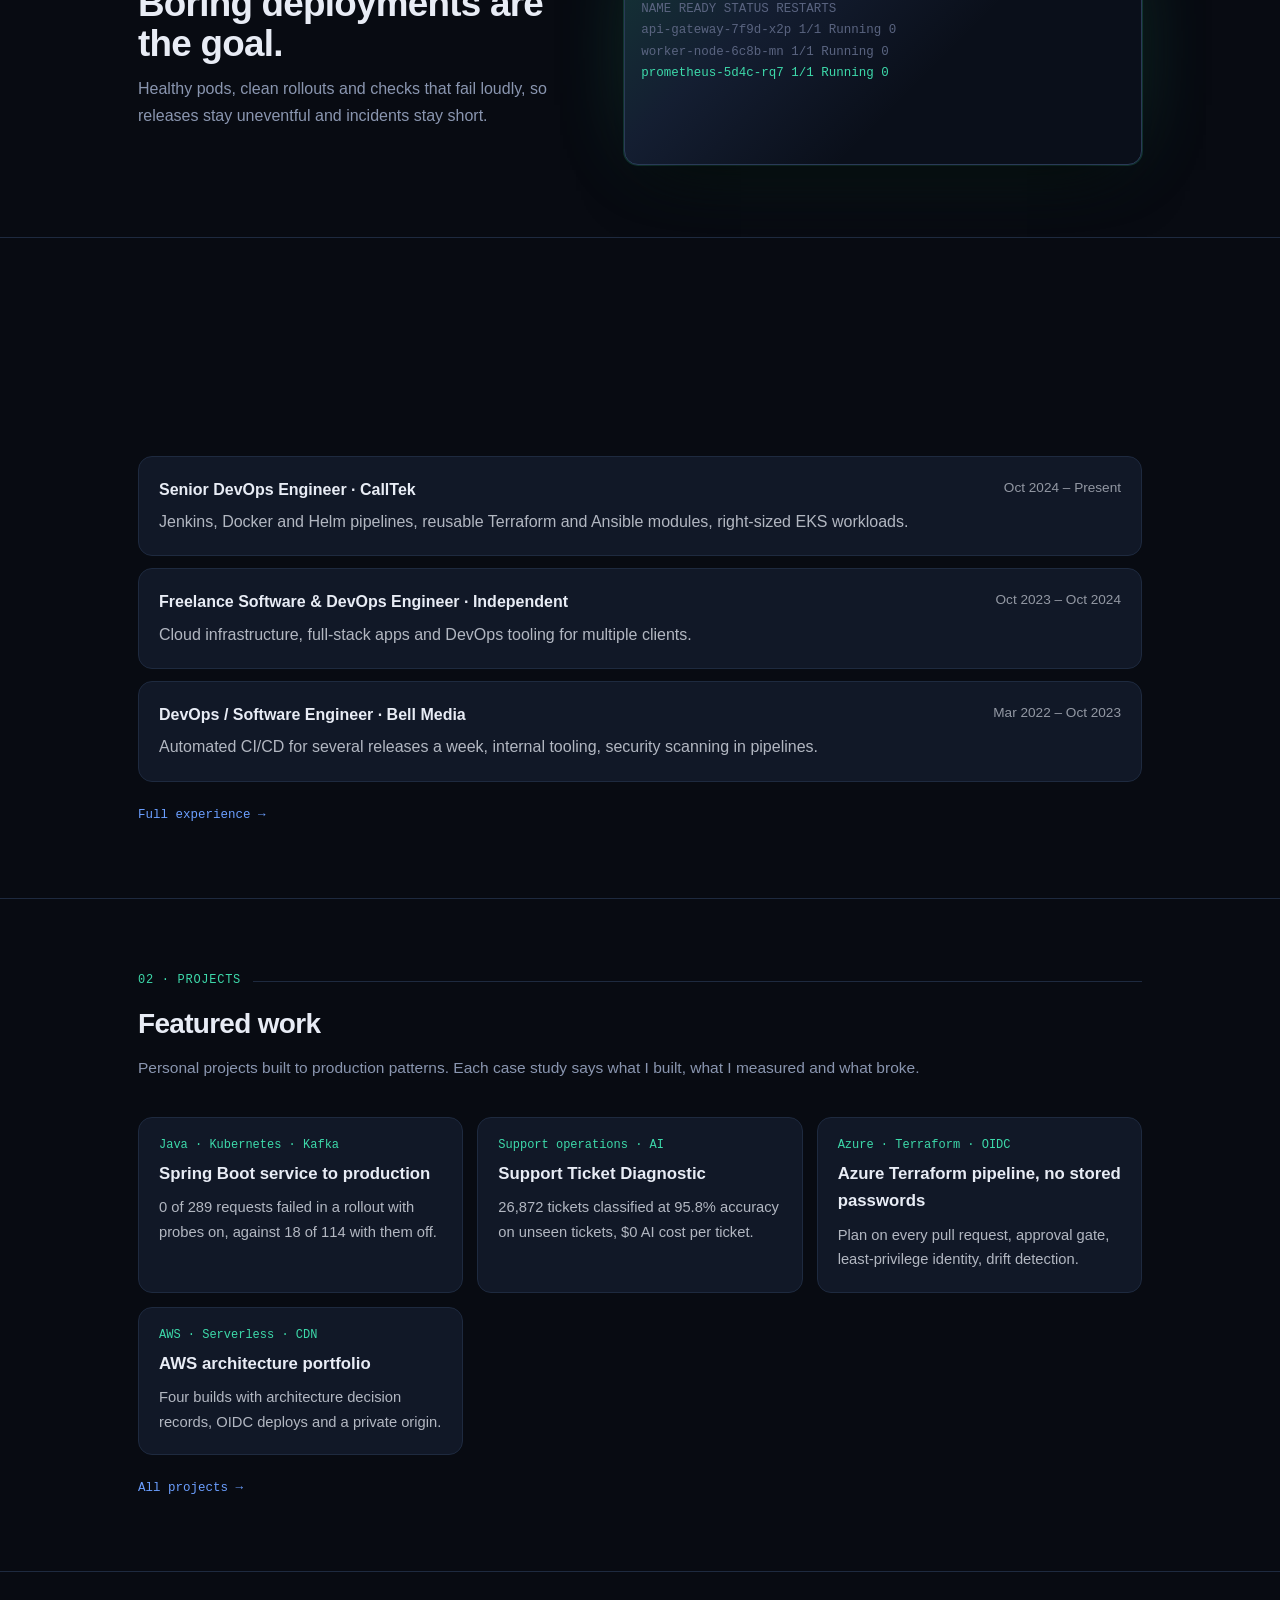
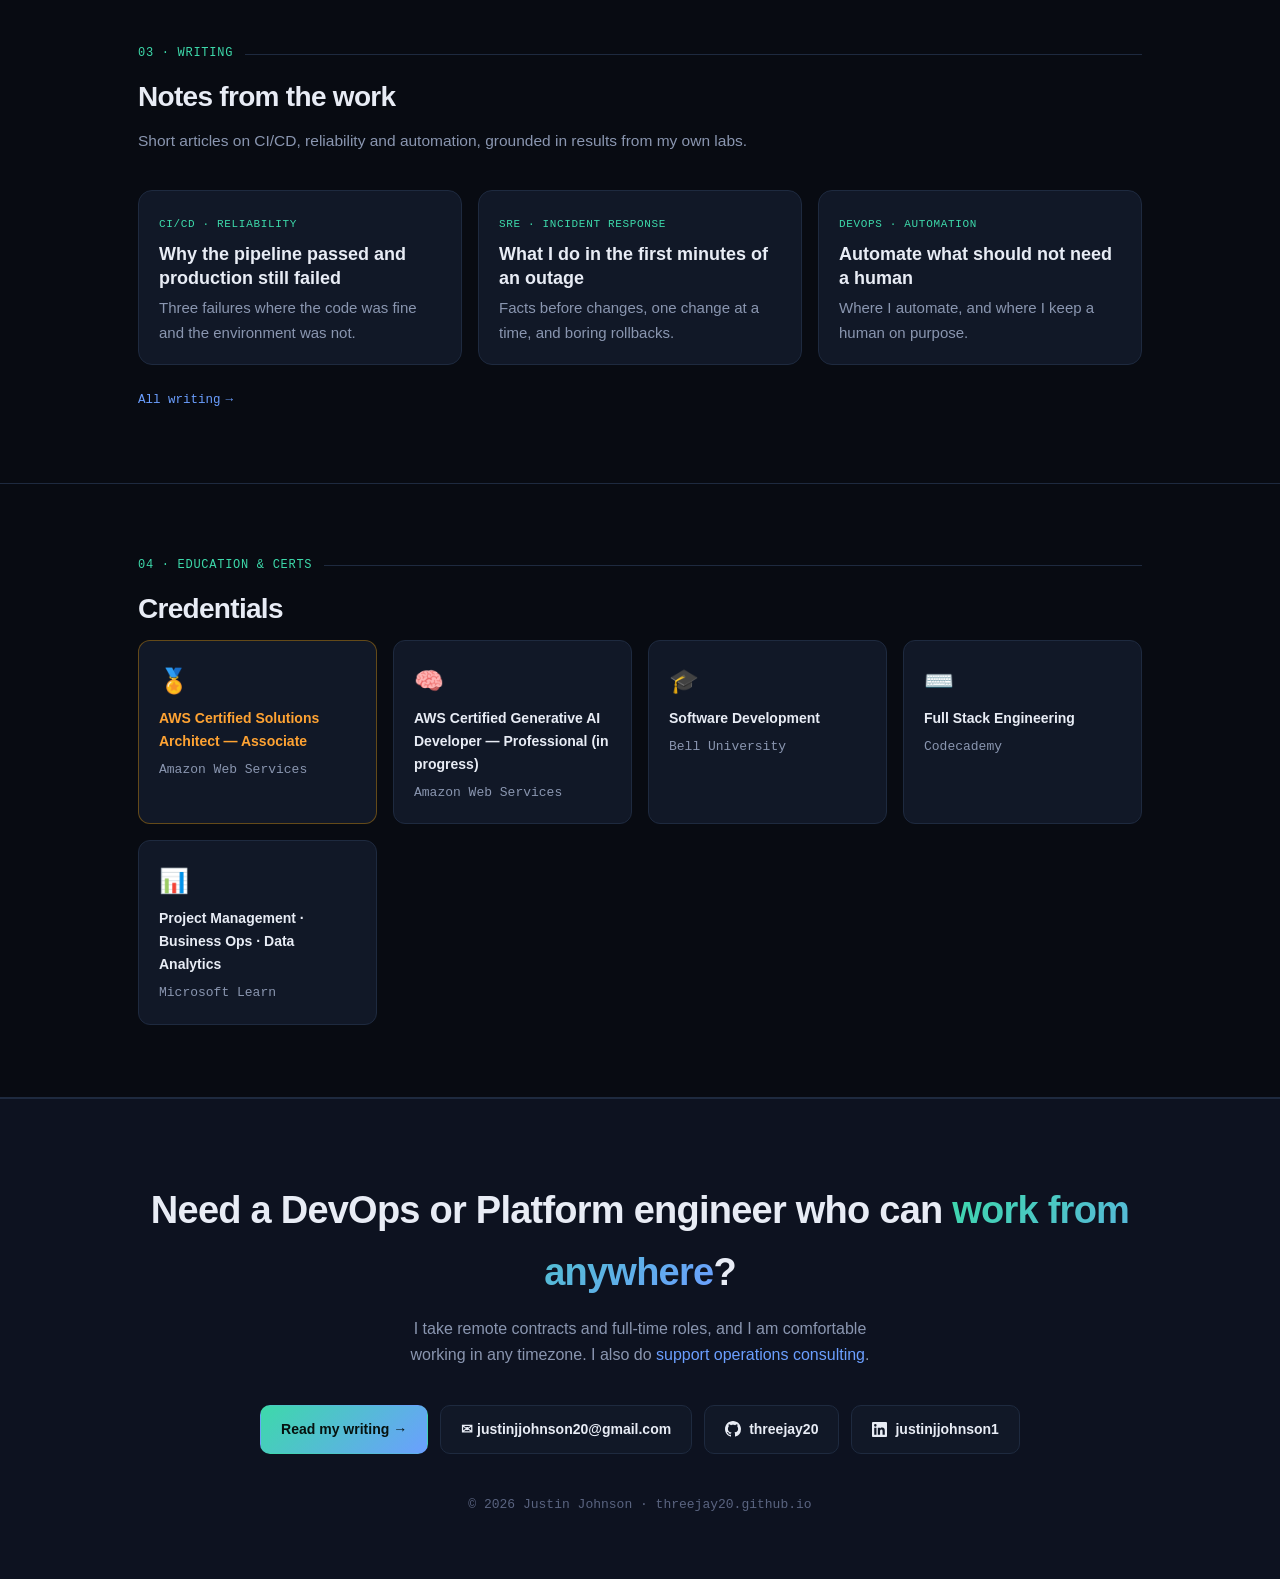
==== commit 74caa236: "Update index.html" ====
--- a/index.html
+++ b/index.html
@@ -906,6 +906,9 @@
 /* mobile nav */
 @media(max-width:700px){nav .nav-cmd{display:none}nav ul{gap:12px!important;font-size:12.5px}nav ul li:first-child{display:none}nav ul li{white-space:nowrap}.nav-cta{padding:5px 11px;white-space:nowrap}nav .brand{white-space:nowrap}}
 @media(max-width:420px){nav ul{gap:9px!important;font-size:12px}nav ul li:nth-child(4){display:none}}
+
+/* mobile chip positions */
+@media(max-width:900px){.chip-float.c1{top:auto!important;bottom:24%!important;right:0!important;left:auto!important}.chip-float.c2{top:30%!important}}
 </style>
 </head>
 <body>
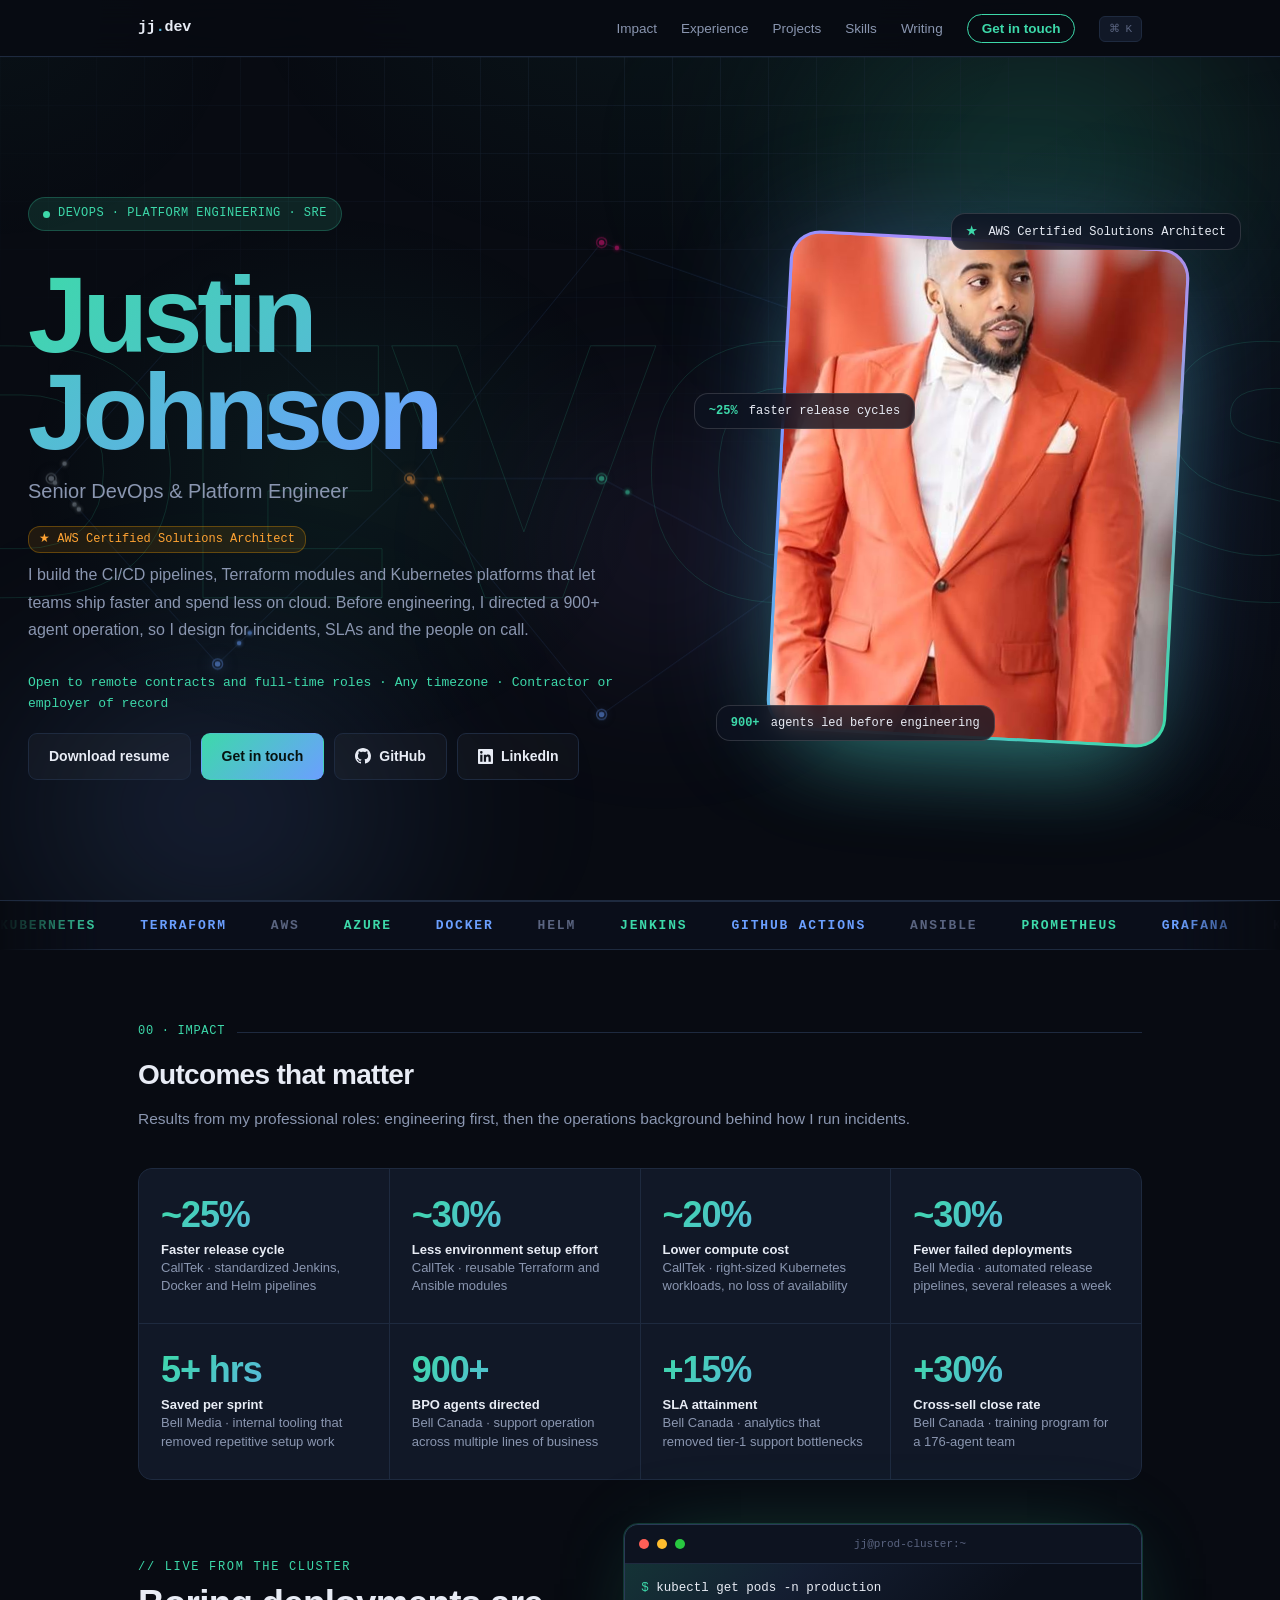
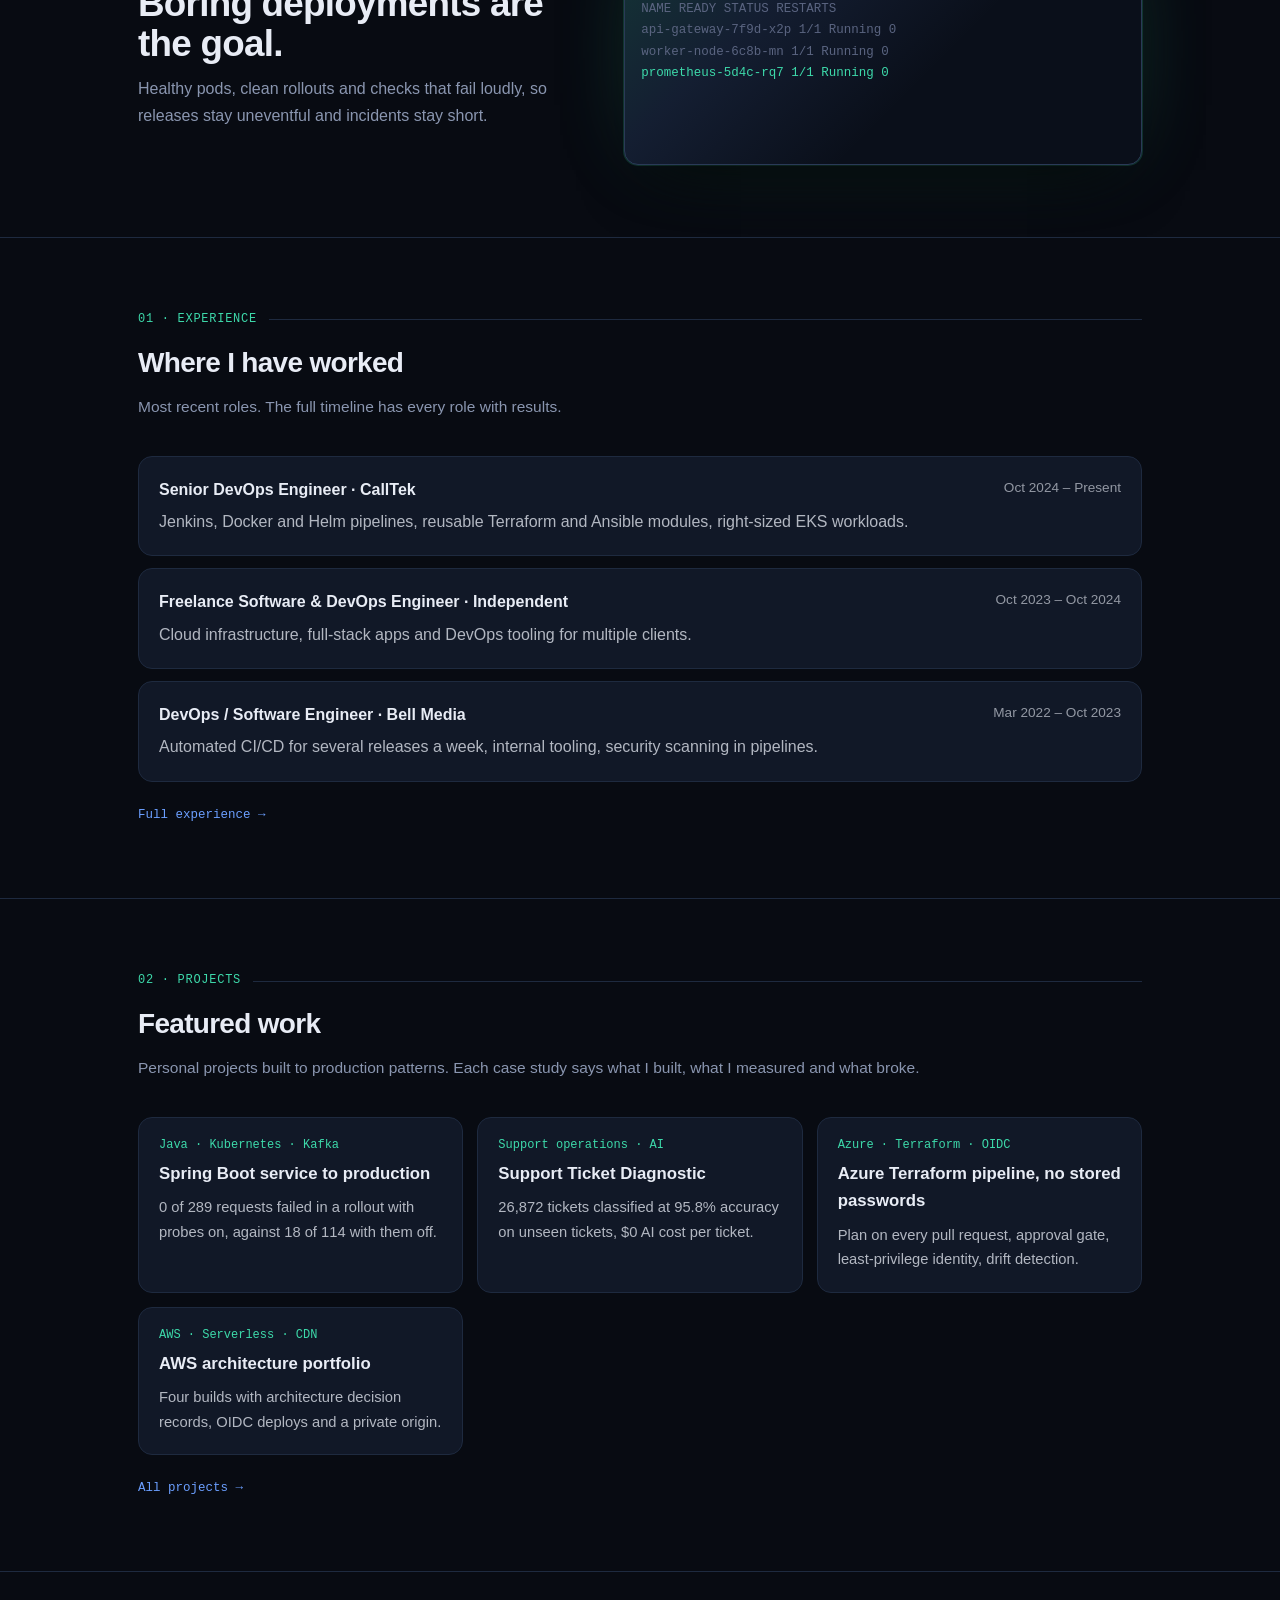
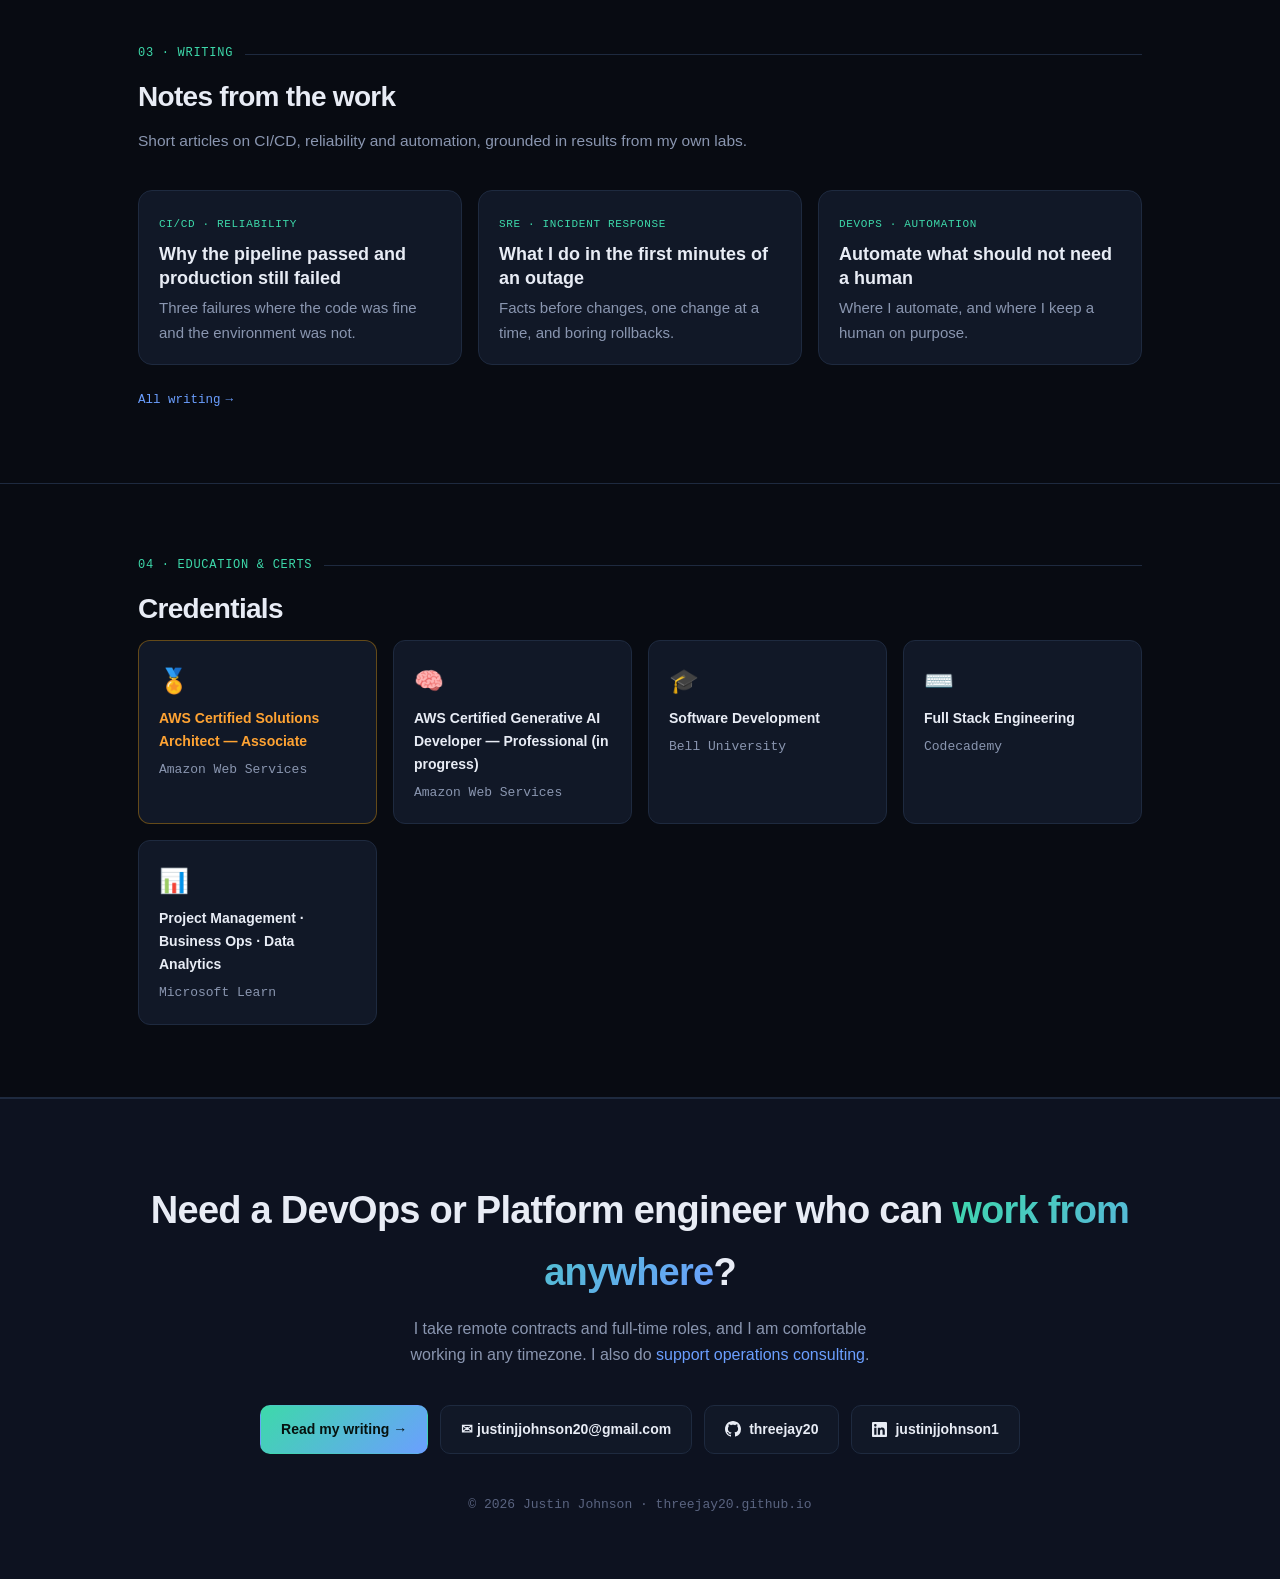
==== commit c5ed3e32: "Update index.html" ====
--- a/index.html
+++ b/index.html
@@ -909,6 +909,18 @@
 
 /* mobile chip positions */
 @media(max-width:900px){.chip-float.c1{top:auto!important;bottom:24%!important;right:0!important;left:auto!important}.chip-float.c2{top:30%!important}}
+
+/* mobile menu */
+.nav-burger,.nav-cta-m{display:none}
+@media(max-width:700px){
+nav .wrap{position:relative}
+.nav-cta-m{display:inline-block!important;margin-left:auto;margin-right:10px}
+.nav-burger{display:inline-flex!important;align-items:center;justify-content:center;width:40px;height:36px;border:1px solid var(--border);border-radius:10px;background:transparent;color:var(--text);font-size:18px;cursor:pointer}
+nav ul{display:none!important;position:absolute;top:100%;left:0;right:0;flex-direction:column;gap:0!important;padding:6px 22px 14px;background:rgba(8,11,18,.98);border-bottom:1px solid var(--border);font-size:16px!important}
+nav.open ul{display:flex!important}
+nav ul li{display:block!important;padding:13px 0;border-bottom:1px solid rgba(255,255,255,.07)}
+nav ul li:has(.nav-cta),nav ul li:has(.nav-cmd){display:none!important}
+}
 </style>
 </head>
 <body>
@@ -926,7 +938,7 @@
 <div class="cursor-glow"></div>
 
 <!-- ── NAV ── -->
-<nav>
+<nav onclick="if(event.target.closest('ul a'))this.classList.remove('open')">
   <div class="wrap">
     <div class="brand" onclick="window.scrollTo({top:0,behavior:'smooth'})">jj<span class="g">.</span>dev</div>
     <ul>
@@ -942,6 +954,8 @@
         </span>
       </li>
     </ul>
+    <a class="nav-cta nav-cta-m" href="mailto:justinjjohnson20@gmail.com">Get in touch</a>
+    <button class="nav-burger" type="button" aria-label="Menu" onclick="document.querySelector('nav').classList.toggle('open')">☰</button>
   </div>
 </nav>
 
